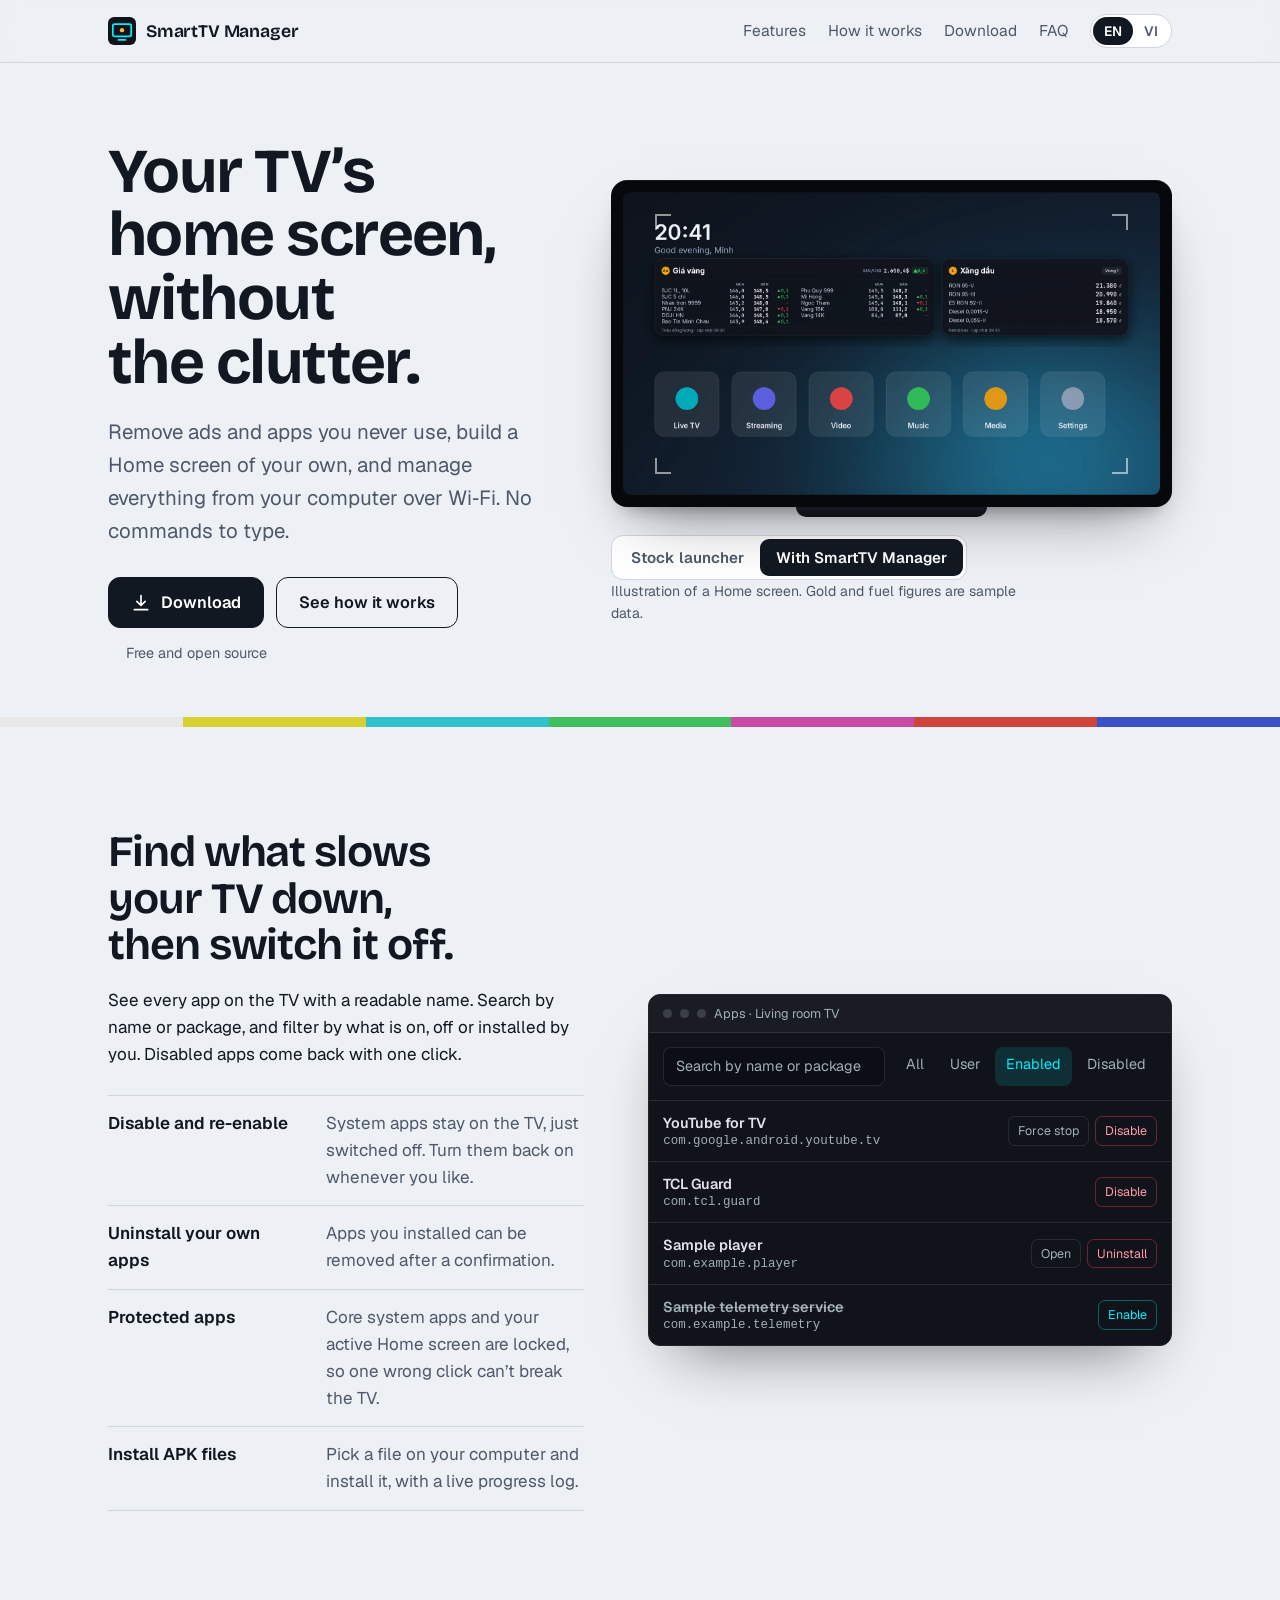
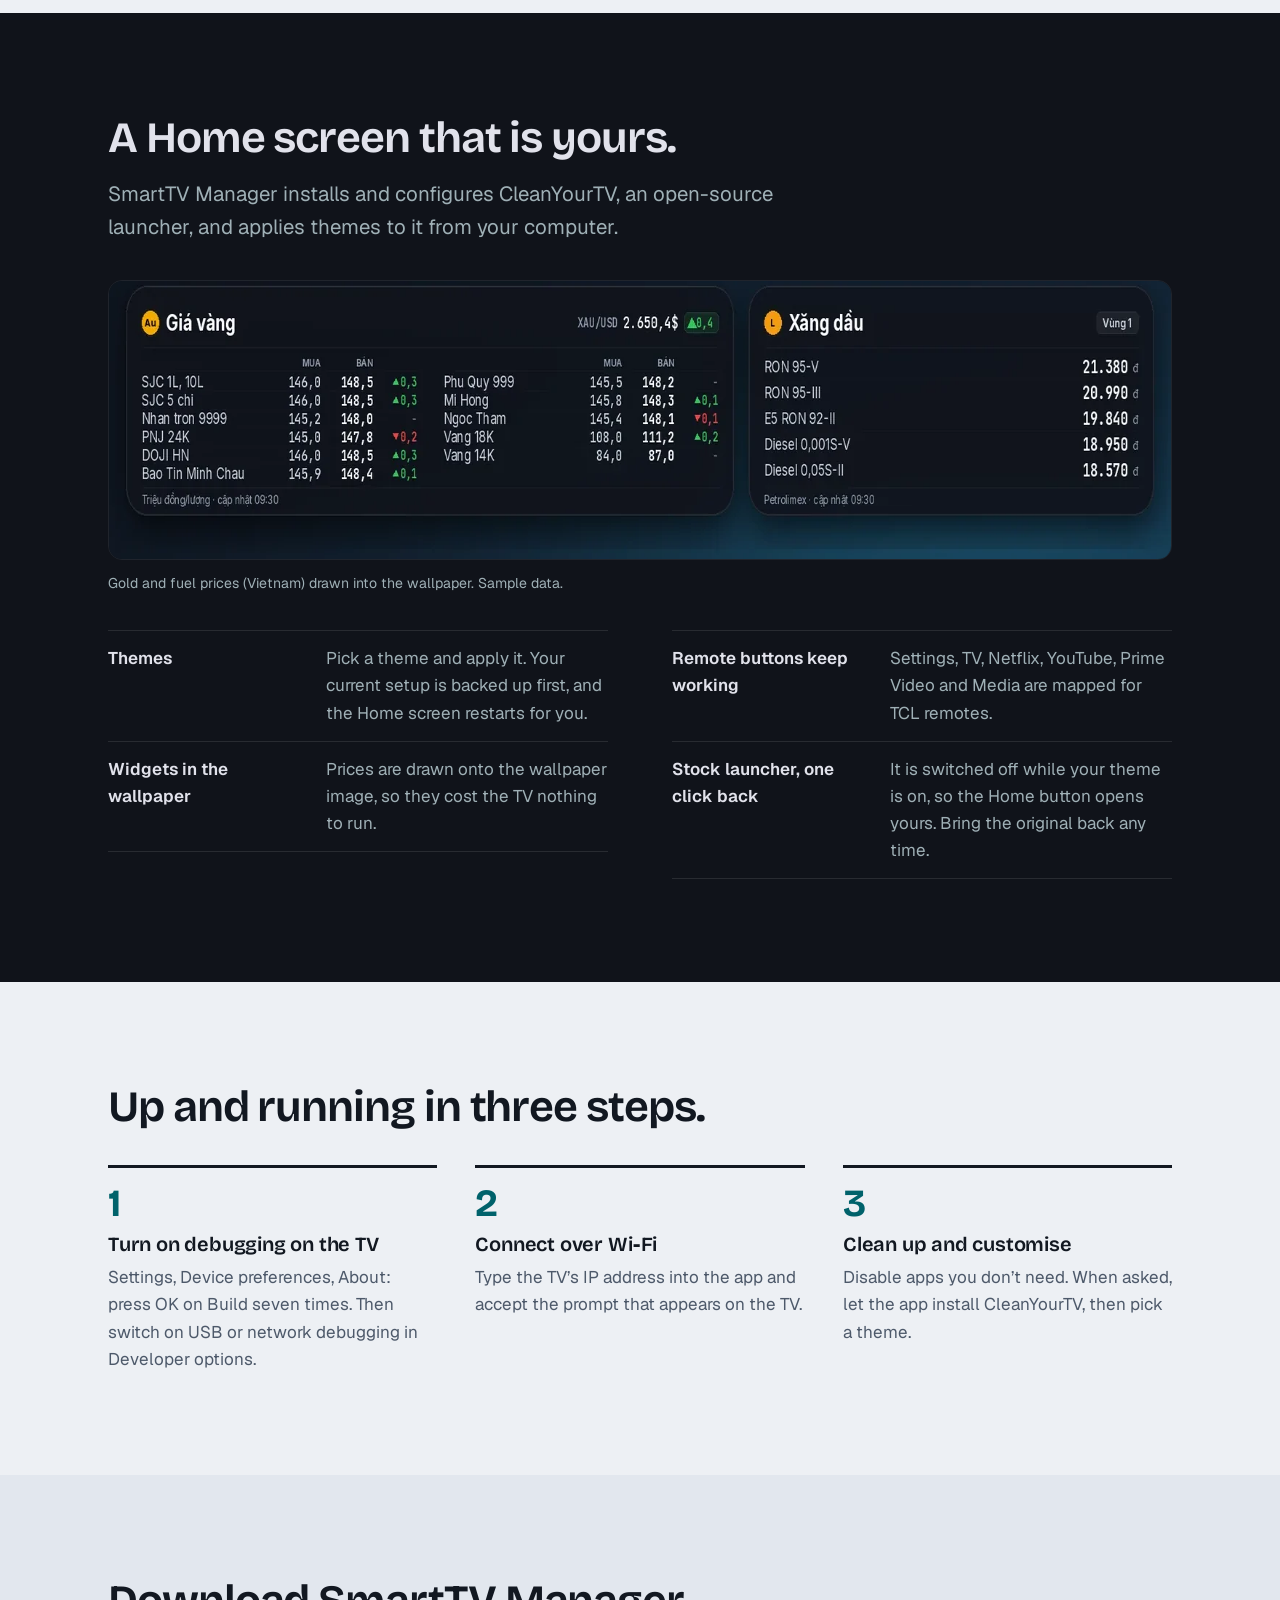
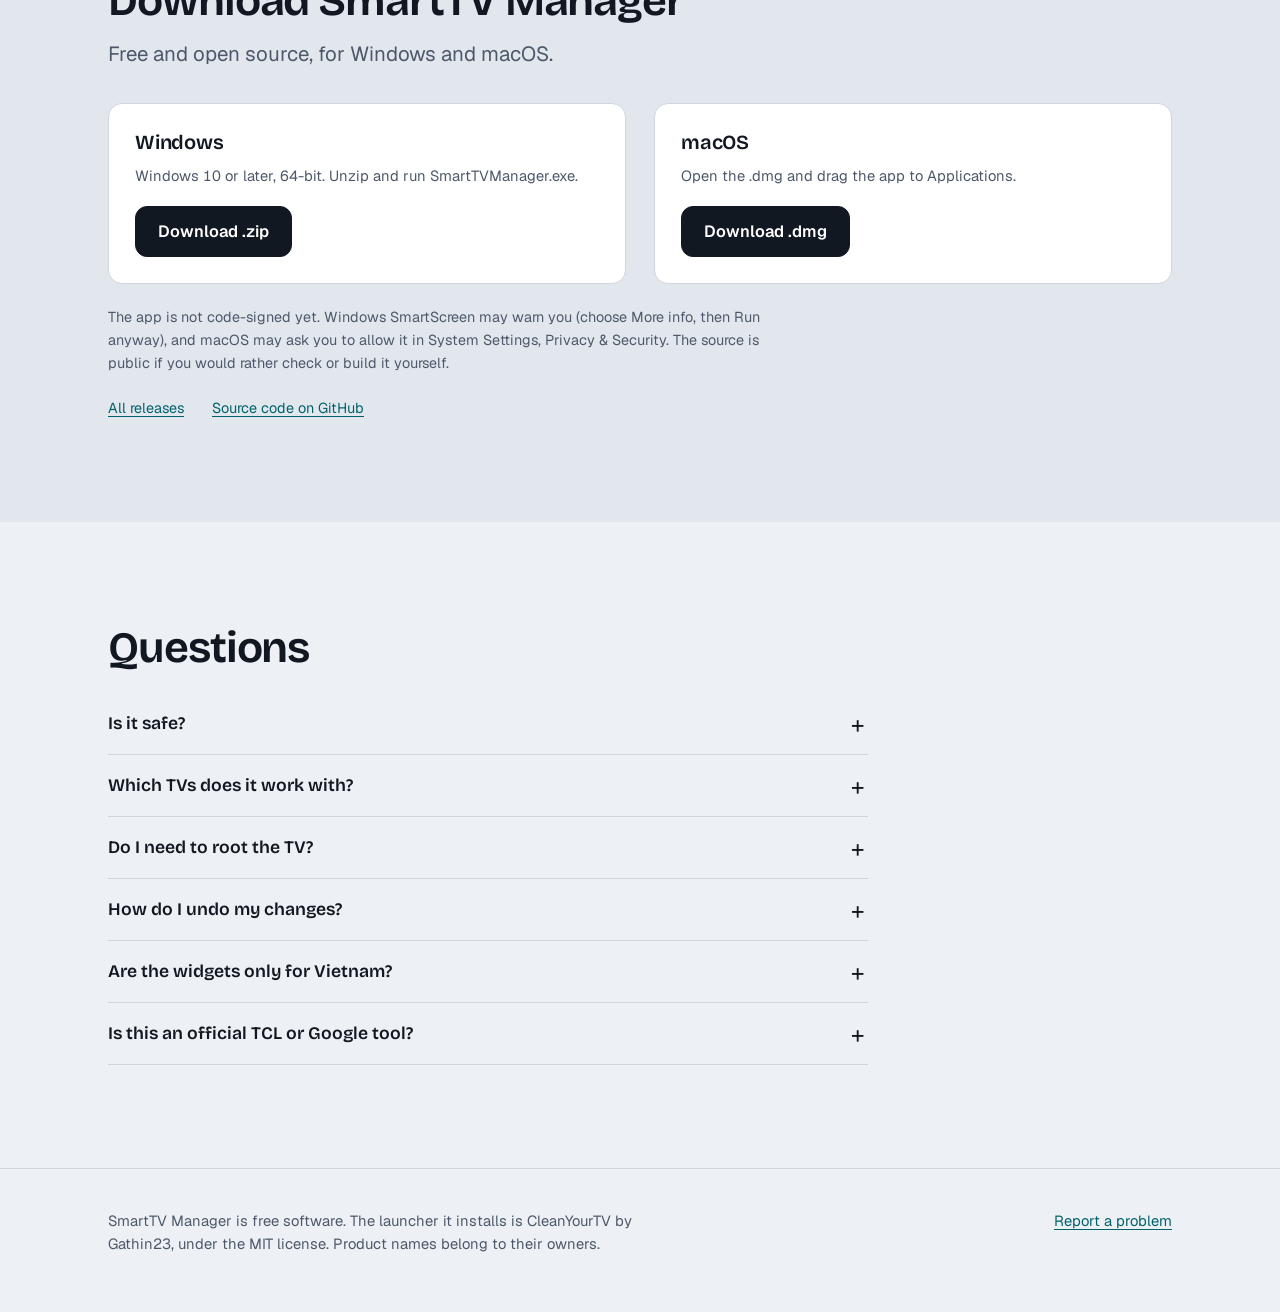
==== site/index.html @ c85146bc "feat(site): bilingual landing page and GitHub Pages deploy workflow Co-Authored-By: Claude Sonnet 5." ====
<!doctype html>
<html lang="en">
<head>
<meta charset="utf-8">
<meta name="viewport" content="width=device-width,initial-scale=1">
<title>SmartTV Manager: clean up and customise your Android TV</title>
<meta name="description" content="Remove ads and unused apps, build your own Home screen and manage your Android TV or Google TV from your computer. Free and open source for Windows and macOS.">
<link rel="icon" href="assets/img/favicon.svg" type="image/svg+xml">
<meta property="og:title" content="SmartTV Manager">
<meta property="og:description" content="Clean up and customise your Android TV from your computer. Free and open source.">
<meta property="og:type" content="website">
<link rel="canonical" href="https://nvt-ak.github.io/smart-tv-manager/">
<meta property="og:url" content="https://nvt-ak.github.io/smart-tv-manager/">
<meta property="og:image" content="https://nvt-ak.github.io/smart-tv-manager/assets/img/home-after.webp">
<meta name="theme-color" content="#edf0f4">
<link rel="preload" href="assets/fonts/bricolage-grotesque-latin-wght-normal.woff2" as="font" type="font/woff2" crossorigin>
<link rel="preload" href="assets/fonts/geist-latin-wght-normal.woff2" as="font" type="font/woff2" crossorigin>
<link rel="stylesheet" href="assets/css/site.css">
</head>
<body>
<a class="skip" href="#main" data-i18n="skip">Skip to content</a>

<header class="top">
  <div class="wrap">
    <a class="brand" href="#top" aria-label="SmartTV Manager">
      <svg viewBox="0 0 64 64" aria-hidden="true"><rect width="64" height="64" rx="14" fill="#10131a"/><rect x="11" y="16" width="42" height="28" rx="4" fill="none" stroke="#00f0ff" stroke-width="4"/><path d="M24 52h16" stroke="#00f0ff" stroke-width="4" stroke-linecap="round"/><circle cx="32" cy="30" r="5" fill="#f2b544"/></svg>
      SmartTV Manager
    </a>
    <nav aria-label="Primary">
      <a class="navlink" href="#clean" data-i18n="nav_features">Features</a>
      <a class="navlink" href="#how" data-i18n="nav_how">How it works</a>
      <a class="navlink" href="#download" data-i18n="nav_download">Download</a>
      <a class="navlink" href="#faq" data-i18n="nav_faq">FAQ</a>
      <div class="lang" role="group" aria-label="Language">
        <button type="button" data-lang="en" aria-pressed="true">EN</button>
        <button type="button" data-lang="vi" aria-pressed="false">VI</button>
      </div>
    </nav>
  </div>
</header>

<main id="main">
<div class="hero" id="top">
  <div class="wrap">
    <div>
      <h1 data-i18n="h1">Your TV’s home screen, without the clutter.</h1>
      <p class="lede" data-i18n="lede">Remove ads and apps you never use, build a Home screen of your own, and manage everything from your computer over Wi‑Fi. No commands to type.</p>
      <div class="cta-row">
        <a class="btn btn-primary" id="heroDl" href="https://github.com/nvt-ak/smart-tv-manager/releases/latest">
          <svg viewBox="0 0 24 24" fill="none" stroke="currentColor" stroke-width="2" stroke-linecap="round" stroke-linejoin="round" aria-hidden="true"><path d="M12 3v12m0 0-5-5m5 5 5-5M4 20h16"/></svg>
          <span id="heroDlText" data-i18n="dl_generic">Download</span>
        </a>
        <a class="btn btn-ghost" href="#how" data-i18n="cta_how">See how it works</a>
      </div>
      <p class="fine ver"><span id="heroVer"></span><span data-i18n="free">Free and open source</span></p>
    </div>

    <figure class="tv is-before" id="tv">
      <div class="tv-bezel">
        <div class="tv-screen">
          <img src="assets/img/home-before.webp" alt="" width="1600" height="900" id="sceneBefore">
          <img src="assets/img/home-after.webp" alt="" width="1600" height="900" id="sceneAfter">
          <span class="scan" id="scan"></span>
          <span class="safe" aria-hidden="true"><i></i><i></i><i></i><i></i></span>
        </div>
      </div>
      <div class="tv-stand" aria-hidden="true"></div>
      <div class="tv-ctl">
        <div class="seg" role="group" aria-label="Compare Home screens">
          <button type="button" data-scene="before" aria-pressed="true" data-i18n="seg_before">Stock launcher</button>
          <button type="button" data-scene="after" aria-pressed="false" data-i18n="seg_after">With SmartTV Manager</button>
        </div>
      </div>
      <figcaption data-i18n="tv_cap">Illustration of a Home screen. Gold and fuel figures are sample data.</figcaption>
    </figure>
  </div>
</div>

<div class="bars" aria-hidden="true"><i></i><i></i><i></i><i></i><i></i><i></i><i></i></div>

<section id="clean">
  <div class="wrap split">
    <div class="copy">
      <h2 data-i18n="clean_h">Find what slows your TV down, then switch it off.</h2>
      <p data-i18n="clean_p">See every app on the TV with a readable name. Search by name or package, and filter by what is on, off or installed by you. Disabled apps come back with one click.</p>
      <ul class="points">
        <li><b data-i18n="c1_t">Disable and re-enable</b><span data-i18n="c1_d">System apps stay on the TV, just switched off. Turn them back on whenever you like.</span></li>
        <li><b data-i18n="c2_t">Uninstall your own apps</b><span data-i18n="c2_d">Apps you installed can be removed after a confirmation.</span></li>
        <li><b data-i18n="c3_t">Protected apps</b><span data-i18n="c3_d">Core system apps and your active Home screen are locked, so one wrong click can’t break the TV.</span></li>
        <li><b data-i18n="c4_t">Install APK files</b><span data-i18n="c4_d">Pick a file on your computer and install it, with a live progress log.</span></li>
      </ul>
    </div>
    <div class="win" role="img" aria-label="Illustration of the app list in SmartTV Manager">
      <div class="win-bar"><i></i><i></i><i></i><span data-i18n="win_title">Apps · Living room TV</span></div>
      <div class="win-tools">
        <div class="win-search" data-i18n="win_search">Search by name or package</div>
        <div class="win-tabs"><span data-i18n="tab_all">All</span><span data-i18n="tab_user">User</span><span class="on" data-i18n="tab_on">Enabled</span><span data-i18n="tab_off">Disabled</span></div>
      </div>
      <div class="row"><div><div class="n">YouTube for TV</div><div class="p">com.google.android.youtube.tv</div></div><div class="acts"><span class="chip" data-i18n="a_stop">Force stop</span><span class="chip danger" data-i18n="a_disable">Disable</span></div></div>
      <div class="row"><div><div class="n">TCL Guard</div><div class="p">com.tcl.guard</div></div><div class="acts"><span class="chip danger" data-i18n="a_disable">Disable</span></div></div>
      <div class="row"><div><div class="n">Sample player</div><div class="p">com.example.player</div></div><div class="acts"><span class="chip" data-i18n="a_open">Open</span><span class="chip danger" data-i18n="a_uninstall">Uninstall</span></div></div>
      <div class="row off"><div><div class="n">Sample telemetry service</div><div class="p">com.example.telemetry</div></div><div class="acts"><span class="chip ok" data-i18n="a_enable">Enable</span></div></div>
    </div>
  </div>
</section>

<section class="wide" id="home">
  <div class="wrap">
    <h2 data-i18n="home_h">A Home screen that is yours.</h2>
    <p class="lede" style="margin-top:16px" data-i18n="home_p">SmartTV Manager installs and configures CleanYourTV, an open-source launcher, and applies themes to it from your computer.</p>
    <figure class="wide-shot" style="margin-top:36px">
      <img src="assets/img/widgets.webp" width="1460" height="278" loading="lazy" alt="Gold and fuel price widgets drawn on a TV wallpaper">
    </figure>
    <figcaption class="fine" style="margin-top:12px;color:var(--on-dark-muted)" data-i18n="home_cap">Gold and fuel prices (Vietnam) drawn into the wallpaper. Sample data.</figcaption>
    <div class="wide-cols">
      <ul class="points" style="margin-top:0">
        <li><b data-i18n="h1_t">Themes</b><span data-i18n="h1_d">Pick a theme and apply it. Your current setup is backed up first, and the Home screen restarts for you.</span></li>
        <li><b data-i18n="h2_t">Widgets in the wallpaper</b><span data-i18n="h2_d">Prices are drawn onto the wallpaper image, so they cost the TV nothing to run.</span></li>
      </ul>
      <ul class="points" style="margin-top:0">
        <li><b data-i18n="h3_t">Remote buttons keep working</b><span data-i18n="h3_d">Settings, TV, Netflix, YouTube, Prime Video and Media are mapped for TCL remotes.</span></li>
        <li><b data-i18n="h4_t">Stock launcher, one click back</b><span data-i18n="h4_d">It is switched off while your theme is on, so the Home button opens yours. Bring the original back any time.</span></li>
      </ul>
    </div>
  </div>
</section>

<section id="how">
  <div class="wrap">
    <h2 data-i18n="how_h">Up and running in three steps.</h2>
    <ol class="steps">
      <li><h3 data-i18n="s1_t">Turn on debugging on the TV</h3><p data-i18n="s1_d">Settings, Device preferences, About: press OK on Build seven times. Then switch on USB or network debugging in Developer options.</p></li>
      <li><h3 data-i18n="s2_t">Connect over Wi‑Fi</h3><p data-i18n="s2_d">Type the TV’s IP address into the app and accept the prompt that appears on the TV.</p></li>
      <li><h3 data-i18n="s3_t">Clean up and customise</h3><p data-i18n="s3_d">Disable apps you don’t need. When asked, let the app install CleanYourTV, then pick a theme.</p></li>
    </ol>
  </div>
</section>

<section class="dl" id="download">
  <div class="wrap">
    <h2 data-i18n="dl_h">Download SmartTV Manager</h2>
    <p class="lede" style="margin-top:14px" data-i18n="dl_p">Free and open source, for Windows and macOS.</p>
    <div class="dl-grid">
      <div class="dl-item" id="dlWin">
        <h3>Windows</h3>
        <p class="meta" id="metaWin" data-i18n="dl_win">Windows 10 or later, 64-bit. Unzip and run SmartTVManager.exe.</p>
        <a class="btn btn-primary" id="linkWin" href="https://github.com/nvt-ak/smart-tv-manager/releases/latest"><span data-i18n="dl_zip">Download .zip</span></a>
      </div>
      <div class="dl-item" id="dlMac">
        <h3>macOS</h3>
        <p class="meta" id="metaMac" data-i18n="dl_mac">Open the .dmg and drag the app to Applications.</p>
        <a class="btn btn-primary" id="linkMac" href="https://github.com/nvt-ak/smart-tv-manager/releases/latest"><span data-i18n="dl_dmg">Download .dmg</span></a>
      </div>
    </div>
    <p class="fine note" data-i18n="dl_note">The app is not code-signed yet. Windows SmartScreen may warn you (choose More info, then Run anyway), and macOS may ask you to allow it in System Settings, Privacy &amp; Security. The source is public if you would rather check or build it yourself.</p>
    <p class="fine note links"><a href="https://github.com/nvt-ak/smart-tv-manager/releases" data-i18n="dl_all">All releases</a> <a href="https://github.com/nvt-ak/smart-tv-manager" data-i18n="dl_src">Source code on GitHub</a></p>
  </div>
</section>

<section id="faq">
  <div class="wrap"><div class="faq">
    <h2 style="margin-bottom:22px" data-i18n="faq_h">Questions</h2>
    <details><summary data-i18n="q1">Is it safe?</summary><p data-i18n="a1">The app runs on your computer and talks to the TV over your local network using ADB. It collects no data. It contacts GitHub to download the launcher and public price sources for the widgets, only when you use those features. Disabling an app is reversible. Uninstalling is not, so the app asks first.</p></details>
    <details><summary data-i18n="q2">Which TVs does it work with?</summary><p data-i18n="a2">It was built and tested on a TCL Google TV running Android 11. App management and APK install use plain ADB, so other Android TV and Google TV models should work. Remote-key mapping is set up for TCL remotes. The launcher needs Android 8 or later.</p></details>
    <details><summary data-i18n="q3">Do I need to root the TV?</summary><p data-i18n="a3">No. You only turn on USB or network debugging.</p></details>
    <details><summary data-i18n="q4">How do I undo my changes?</summary><p data-i18n="a4">Re-enable disabled apps in the app list, use “Reset stock launcher” to bring back the original Home screen, and restore a backup of your previous launcher settings.</p></details>
    <details><summary data-i18n="q5">Are the widgets only for Vietnam?</summary><p data-i18n="a5">The built-in gold and fuel widgets use Vietnamese sources, in VND. App management, APK install and themes work anywhere.</p></details>
    <details><summary data-i18n="q6">Is this an official TCL or Google tool?</summary><p data-i18n="a6">No. It is an independent project, not affiliated with TCL, Google or the author of CleanYourTV. CleanYourTV is MIT licensed.</p></details>
  </div></div>
</section>
</main>

<footer>
  <div class="wrap">
    <p data-i18n="foot">SmartTV Manager is free software. The launcher it installs is CleanYourTV by Gathin23, under the MIT license. Product names belong to their owners.</p>
    <p><a href="https://github.com/nvt-ak/smart-tv-manager/issues" data-i18n="foot_issue">Report a problem</a></p>
  </div>
</footer>

<script src="assets/js/site.js"></script>
</body>
</html>
---- site/assets/css/site.css ----
/* SmartTV Manager landing page. One light theme; the TV and app windows are the dark objects. */
@font-face{font-family:"Bricolage Grotesque";font-style:normal;font-weight:200 800;font-display:swap;src:url(../fonts/bricolage-grotesque-latin-wght-normal.woff2) format("woff2");unicode-range:U+0000-00FF,U+0131,U+0152-0153,U+02BB-02BC,U+02C6,U+02DA,U+02DC,U+0304,U+0308,U+0329,U+2000-206F,U+20AC,U+2122,U+2191,U+2193,U+2212,U+2215,U+FEFF,U+FFFD}
@font-face{font-family:"Bricolage Grotesque";font-style:normal;font-weight:200 800;font-display:swap;src:url(../fonts/bricolage-grotesque-vietnamese-wght-normal.woff2) format("woff2");unicode-range:U+0102-0103,U+0110-0111,U+0128-0129,U+0168-0169,U+01A0-01A1,U+01AF-01B0,U+0300-0301,U+0303-0304,U+0308-0309,U+0323,U+0329,U+1EA0-1EF9,U+20AB}
@font-face{font-family:"Geist";font-style:normal;font-weight:100 900;font-display:swap;src:url(../fonts/geist-latin-wght-normal.woff2) format("woff2");unicode-range:U+0000-00FF,U+0131,U+0152-0153,U+02BB-02BC,U+02C6,U+02DA,U+02DC,U+0304,U+0308,U+0329,U+2000-206F,U+20AC,U+2122,U+2191,U+2193,U+2212,U+2215,U+FEFF,U+FFFD}
@font-face{font-family:"Geist";font-style:normal;font-weight:100 900;font-display:swap;src:url(../fonts/geist-vietnamese-wght-normal.woff2) format("woff2");unicode-range:U+0102-0103,U+0110-0111,U+0128-0129,U+0168-0169,U+01A0-01A1,U+01AF-01B0,U+0300-0301,U+0303-0304,U+0308-0309,U+0323,U+0329,U+1EA0-1EF9,U+20AB}

:root{
  --bg:#edf0f4;
  --bg-2:#e2e7ee;
  --ink:#121821;
  --muted:#4d596a;
  --line:#cfd6e0;
  --cyan-ink:#00626b;      /* cyan for text and links on the light page */
  --cyan:#00f0ff;          /* the app's own accent, used on dark surfaces only */
  --amber:#f2b544;
  --dark:#10131a;          /* the app's surface colour */
  --dark-2:#191c22;
  --dark-line:rgba(255,255,255,.1);
  --on-dark:#e1e2eb;
  --on-dark-muted:#9fb0b6;
  --radius:14px;
  --font-display:"Bricolage Grotesque","Geist",system-ui,sans-serif;
  --font-body:"Geist",system-ui,-apple-system,"Segoe UI",sans-serif;
  --gutter:clamp(16px,4vw,48px);
  --max:1160px;
  color-scheme:light;
}
*{box-sizing:border-box}
html{scroll-behavior:smooth;-webkit-text-size-adjust:100%}
body{margin:0;background:var(--bg);color:var(--ink);font:400 1.0625rem/1.6 var(--font-body);-webkit-font-smoothing:antialiased}
img{max-width:100%;display:block}
a{color:var(--cyan-ink);text-underline-offset:3px}
a:hover{color:var(--ink)}
:focus-visible{outline:3px solid var(--cyan-ink);outline-offset:3px;border-radius:6px}
.wrap{max-width:var(--max);margin:0 auto;padding:0 var(--gutter)}
.skip{position:absolute;left:-999px;top:8px;background:var(--ink);color:#fff;padding:8px 14px;border-radius:8px;z-index:50}
.skip:focus{left:8px}
h1,h2,h3{font-family:var(--font-display);margin:0;letter-spacing:-.025em;text-wrap:balance}
h1{font-size:clamp(2.4rem,5vw,3.9rem);font-weight:700;line-height:1.02}
h2{font-size:clamp(1.8rem,3.6vw,2.7rem);font-weight:650;line-height:1.08}
h3{font-size:1.25rem;font-weight:620;line-height:1.2;letter-spacing:-.01em}
p{margin:0;text-wrap:pretty}
.lede{font-size:clamp(1.1rem,1.6vw,1.3rem);color:var(--muted);max-width:34em}

/* header */
.top{position:sticky;top:0;z-index:20;background:color-mix(in srgb,var(--bg) 88%,transparent);backdrop-filter:saturate(1.4) blur(10px);border-bottom:1px solid var(--line)}
.top .wrap{display:flex;align-items:center;gap:18px;height:62px}
.brand{display:flex;align-items:center;gap:10px;font:650 1.1rem var(--font-display);letter-spacing:-.01em;color:var(--ink);text-decoration:none}
.brand svg{width:28px;height:28px}
.top nav{margin-left:auto;display:flex;gap:22px;align-items:center}
.top nav a{color:var(--muted);text-decoration:none;font-size:.97rem}
.top nav a:hover{color:var(--ink)}
.lang{display:inline-flex;border:1px solid var(--line);border-radius:999px;padding:2px;background:#fff}
.lang button{border:0;background:none;font:600 .85rem var(--font-body);padding:5px 11px;border-radius:999px;color:var(--muted);cursor:pointer}
.lang button[aria-pressed=true]{background:var(--ink);color:#fff}
@media(max-width:720px){.top nav .navlink{display:none}}

/* buttons */
.btn{display:inline-flex;align-items:center;gap:10px;border-radius:12px;padding:14px 22px;font:600 1.02rem var(--font-body);text-decoration:none;border:1.5px solid var(--ink);cursor:pointer;transition:transform .15s,background .15s,color .15s}
.btn-primary{background:var(--ink);color:#fff}
.btn-primary:hover{background:#000;color:#fff;transform:translateY(-1px)}
.btn-ghost{background:transparent;color:var(--ink)}
.btn-ghost:hover{background:var(--ink);color:#fff}
.btn svg{width:20px;height:20px;flex:none}
.fine{font-size:.9rem;color:var(--muted)}

/* hero */
.hero{padding:clamp(36px,6vw,84px) 0 clamp(28px,4vw,56px)}
.hero .wrap{display:grid;grid-template-columns:minmax(0,5fr) minmax(0,6.4fr);gap:clamp(28px,5vw,72px);align-items:center}
.hero h1{margin-bottom:22px}
.cta-row{display:flex;flex-wrap:wrap;gap:12px;margin:30px 0 14px}
.ver{display:flex;flex-wrap:wrap;gap:6px 18px;font-variant-numeric:tabular-nums}
@media(max-width:900px){.hero .wrap{grid-template-columns:1fr}}

/* the TV */
.tv{margin:0}
.tv-bezel{position:relative;background:#06080c;border-radius:16px;padding:clamp(6px,1.2vw,12px);box-shadow:0 1px 0 rgba(255,255,255,.08) inset,0 30px 60px -28px rgba(16,19,26,.55),0 12px 20px -14px rgba(16,19,26,.5)}
.tv-screen{position:relative;aspect-ratio:16/9;border-radius:8px;overflow:hidden;background:#0c0e14}
.tv-screen img{position:absolute;inset:0;width:100%;height:100%;object-fit:cover}
#sceneAfter{clip-path:inset(0 0 0 0);transition:clip-path .9s cubic-bezier(.65,0,.2,1)}
.tv.is-before #sceneAfter{clip-path:inset(0 0 0 100%)}
.scan{position:absolute;top:0;bottom:0;width:2px;background:var(--cyan);box-shadow:0 0 14px 2px rgba(0,240,255,.7);left:0;transform:translateX(-4px);opacity:0;pointer-events:none}
.tv.is-moving .scan{opacity:1}
/* corner marks: the TV safe area, where the widgets are drawn */
.safe{position:absolute;inset:7% 6%;pointer-events:none}
.safe i{position:absolute;width:16px;height:16px;border:0 solid rgba(255,255,255,.55)}
.safe i:nth-child(1){left:0;top:0;border-width:2px 0 0 2px}
.safe i:nth-child(2){right:0;top:0;border-width:2px 2px 0 0}
.safe i:nth-child(3){left:0;bottom:0;border-width:0 0 2px 2px}
.safe i:nth-child(4){right:0;bottom:0;border-width:0 2px 2px 0}
.tv-stand{width:34%;height:10px;margin:0 auto;background:linear-gradient(#1b2029,#0c0f14);border-radius:0 0 10px 10px}
.tv-ctl{display:flex;flex-wrap:wrap;justify-content:space-between;align-items:center;gap:12px;margin-top:18px}
.seg{display:inline-flex;background:#fff;border:1px solid var(--line);border-radius:12px;padding:3px}
.seg button{border:0;background:none;padding:9px 16px;border-radius:9px;font:600 .95rem var(--font-body);color:var(--muted);cursor:pointer}
.seg button[aria-pressed=true]{background:var(--ink);color:#fff}
.tv figcaption{font-size:.88rem;color:var(--muted);max-width:30em}

/* SMPTE colour bars: used once, as the divider the page earns */
.bars{height:10px;display:flex}
.bars i{flex:1}
.bars i:nth-child(1){background:#e8e8e8}.bars i:nth-child(2){background:#d6d031}.bars i:nth-child(3){background:#2fc2cc}
.bars i:nth-child(4){background:#3fbf5e}.bars i:nth-child(5){background:#c94aa3}.bars i:nth-child(6){background:#d0453b}.bars i:nth-child(7){background:#3a52c4}

/* sections */
section{padding:clamp(56px,8vw,112px) 0}
.split{display:grid;grid-template-columns:minmax(0,1fr) minmax(0,1.1fr);gap:clamp(28px,5vw,80px);align-items:center}
.split.flip{grid-template-columns:minmax(0,1.1fr) minmax(0,1fr)}
.split.flip .copy{order:2}
@media(max-width:900px){.split,.split.flip{grid-template-columns:1fr}.split.flip .copy{order:0}}
.copy h2{margin-bottom:18px}
.copy p+p{margin-top:14px}
.points{list-style:none;margin:26px 0 0;padding:0;border-top:1px solid var(--line)}
.points li{padding:14px 0;border-bottom:1px solid var(--line);display:grid;grid-template-columns:minmax(0,11.5em) 1fr;gap:6px 22px}
.points b{font-weight:620}
.points span{color:var(--muted)}
@media(max-width:560px){.points li{grid-template-columns:1fr}}

/* the app window (illustration built from the app's own colours) */
.win{background:var(--dark);color:var(--on-dark);border-radius:12px;overflow:hidden;box-shadow:0 30px 60px -30px rgba(16,19,26,.6);border:1px solid #20242c;font-size:.9rem;line-height:1.4}
.win-bar{display:flex;align-items:center;gap:8px;padding:10px 14px;background:var(--dark-2);border-bottom:1px solid var(--dark-line);color:var(--on-dark-muted);font-size:.8rem}
.win-bar i{width:9px;height:9px;border-radius:50%;background:#3a3f4a}
.win-tools{display:flex;flex-wrap:wrap;gap:10px;padding:14px;border-bottom:1px solid var(--dark-line)}
.win-search{flex:1 1 150px;min-width:0;background:#0b0e14;border:1px solid var(--dark-line);border-radius:8px;padding:8px 12px;color:var(--on-dark-muted)}
.win-tabs{display:flex;gap:4px}
.win-tabs span{padding:7px 11px;border-radius:8px;color:var(--on-dark-muted)}
.win-tabs .on{background:rgba(0,240,255,.12);color:var(--cyan)}
.row{display:grid;grid-template-columns:minmax(0,1fr) auto;gap:10px;align-items:center;padding:12px 14px;border-bottom:1px solid var(--dark-line)}
.row:last-child{border-bottom:0}
.row .n{font-weight:600;color:var(--on-dark)}
.row .p{font:.78rem/1.3 ui-monospace,"Cascadia Mono",Menlo,monospace;color:var(--on-dark-muted);overflow-wrap:anywhere}
.acts{display:flex;gap:6px;flex-wrap:wrap;justify-content:flex-end}
.chip{border:1px solid var(--dark-line);border-radius:7px;padding:5px 9px;font-size:.78rem;color:var(--on-dark-muted);white-space:nowrap}
.chip.danger{color:#ff9aa6;border-color:rgba(244,63,94,.4)}
.chip.ok{color:var(--cyan);border-color:rgba(0,240,255,.35)}
.row.off .n{color:var(--on-dark-muted);text-decoration:line-through;text-decoration-color:rgba(255,255,255,.25)}

/* wide TV section */
.wide{background:var(--dark);color:var(--on-dark)}
.wide a{color:var(--cyan)}
.wide .lede,.wide .points span{color:var(--on-dark-muted)}
.wide .points,.wide .points li{border-color:var(--dark-line)}
.wide-shot{margin:clamp(30px,5vw,56px) 0 0;border-radius:14px;overflow:hidden;border:1px solid #20242c}
.wide-shot img{width:100%}
.wide figcaption{margin-top:12px;font-size:.88rem;color:var(--on-dark-muted)}
.wide-cols{display:grid;grid-template-columns:minmax(0,1fr) minmax(0,1fr);gap:clamp(24px,5vw,72px);margin-top:36px}
@media(max-width:800px){.wide-cols{grid-template-columns:1fr}}

/* how it works: this one really is a sequence */
.steps{list-style:none;counter-reset:s;margin:34px 0 0;padding:0;display:grid;grid-template-columns:repeat(3,minmax(0,1fr));gap:clamp(18px,3vw,40px)}
.steps li{counter-increment:s;border-top:3px solid var(--ink);padding-top:16px}
.steps li::before{content:counter(s);font:700 2.4rem/1 var(--font-display);display:block;margin-bottom:10px;color:var(--cyan-ink)}
.steps h3{margin-bottom:8px}
.steps p{color:var(--muted)}
@media(max-width:800px){.steps{grid-template-columns:1fr}}

/* download */
.dl{background:var(--bg-2)}
.dl-grid{display:grid;grid-template-columns:repeat(2,minmax(0,1fr));gap:clamp(14px,2.4vw,28px);margin-top:32px}
.dl-item{background:#fff;border:1px solid var(--line);border-radius:var(--radius);padding:26px;display:flex;flex-direction:column;gap:10px}
.dl-item.is-mine{border-color:var(--ink);box-shadow:0 0 0 1px var(--ink)}
.dl-item h3{display:flex;align-items:center;gap:10px}
.dl-item .meta{color:var(--muted);font-size:.92rem;font-variant-numeric:tabular-nums}
.dl-item .btn{margin-top:8px;align-self:flex-start}
.note{margin-top:22px;max-width:46em}
@media(max-width:700px){.dl-grid{grid-template-columns:1fr}}

/* faq */
.faq{max-width:760px}
.faq details{border-bottom:1px solid var(--line);padding:4px 0}
.faq summary{cursor:pointer;list-style:none;padding:16px 28px 16px 0;font:600 1.1rem var(--font-display);position:relative}
.faq summary::-webkit-details-marker{display:none}
.faq summary::after{content:"+";position:absolute;right:4px;top:50%;transform:translateY(-50%);font:400 1.5rem var(--font-body);transition:transform .2s}
.faq details[open] summary::after{transform:translateY(-50%) rotate(45deg)}
.faq details p{padding:0 0 18px;color:var(--muted);max-width:40em}

footer{padding:40px 0 56px;border-top:1px solid var(--line);color:var(--muted);font-size:.92rem}
footer .wrap{display:flex;flex-wrap:wrap;gap:12px 32px;justify-content:space-between}
footer p{max-width:40em}

@media(prefers-reduced-motion:reduce){
  html{scroll-behavior:auto}
  #sceneAfter{transition:none}
  .btn{transition:none}
}
.links{display:flex;flex-wrap:wrap;gap:8px 28px}
.wide-shot{overflow-x:auto}.wide-shot img{min-width:680px}
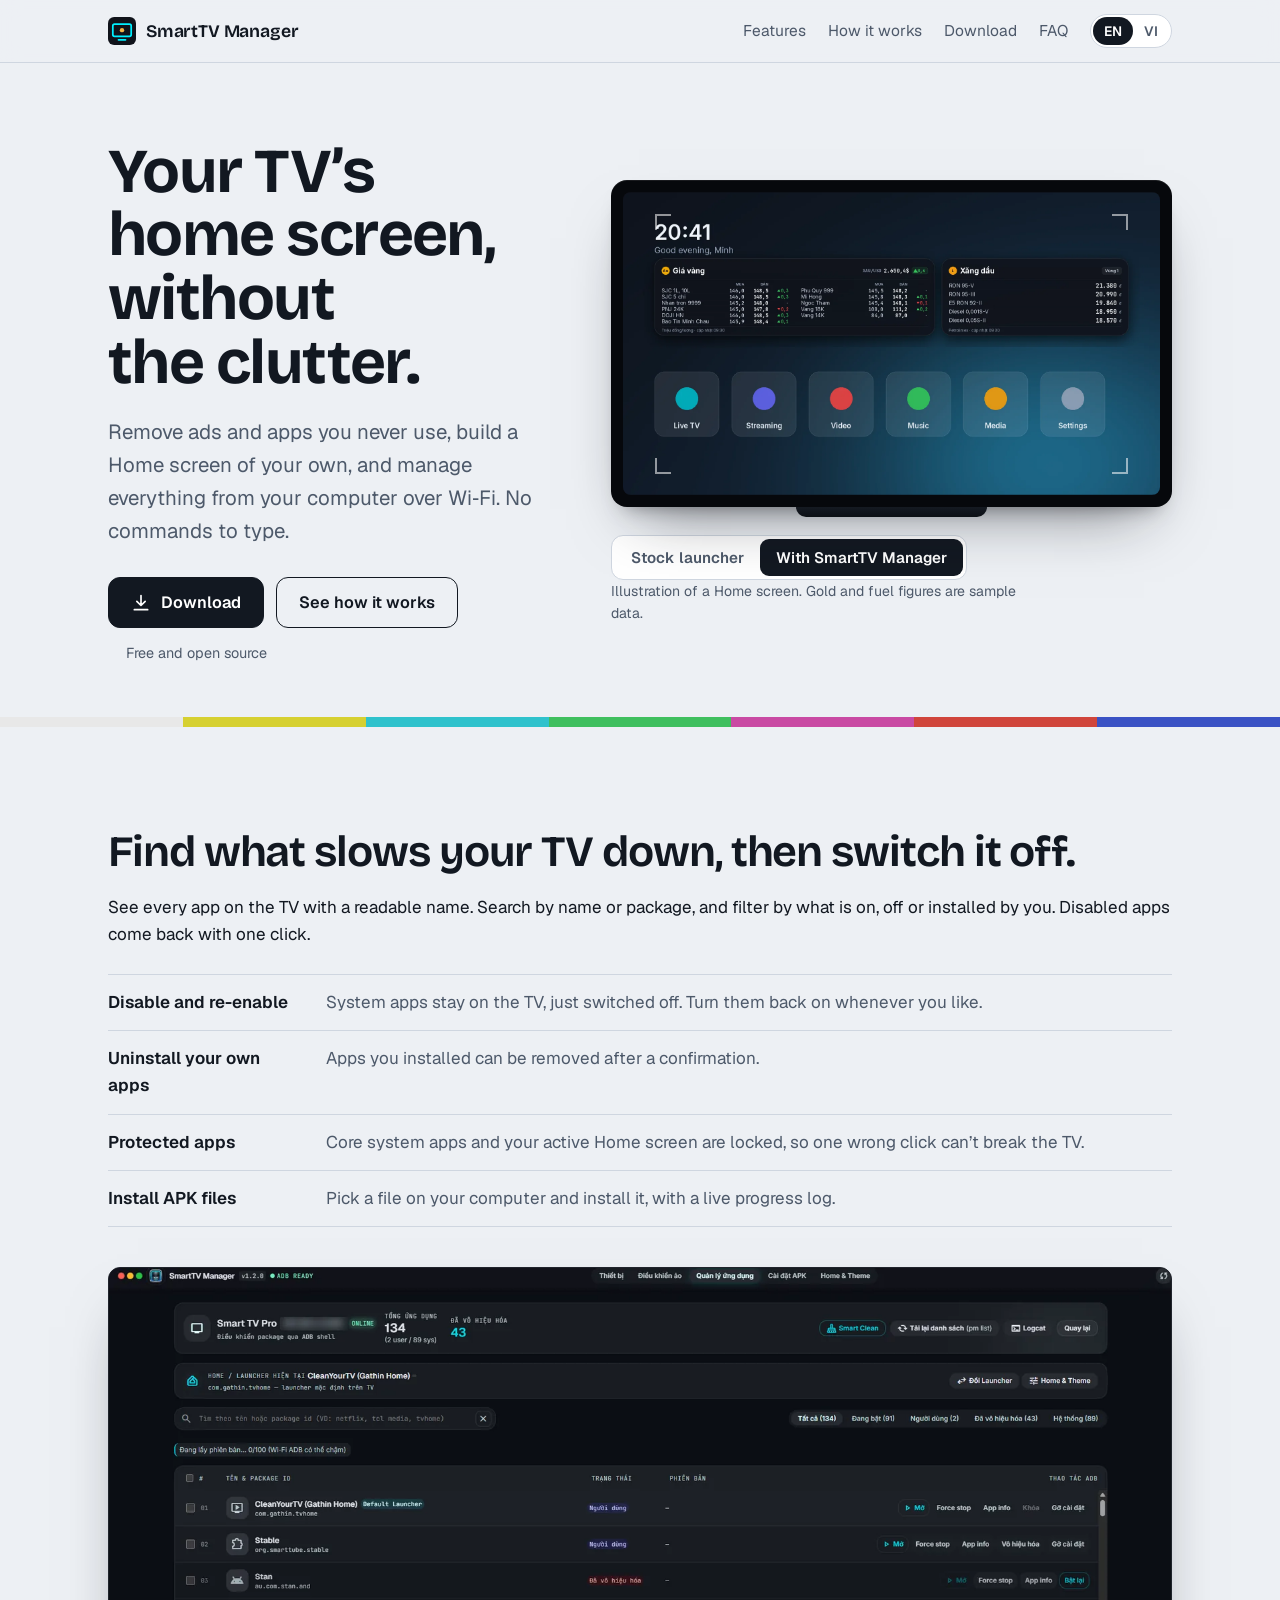
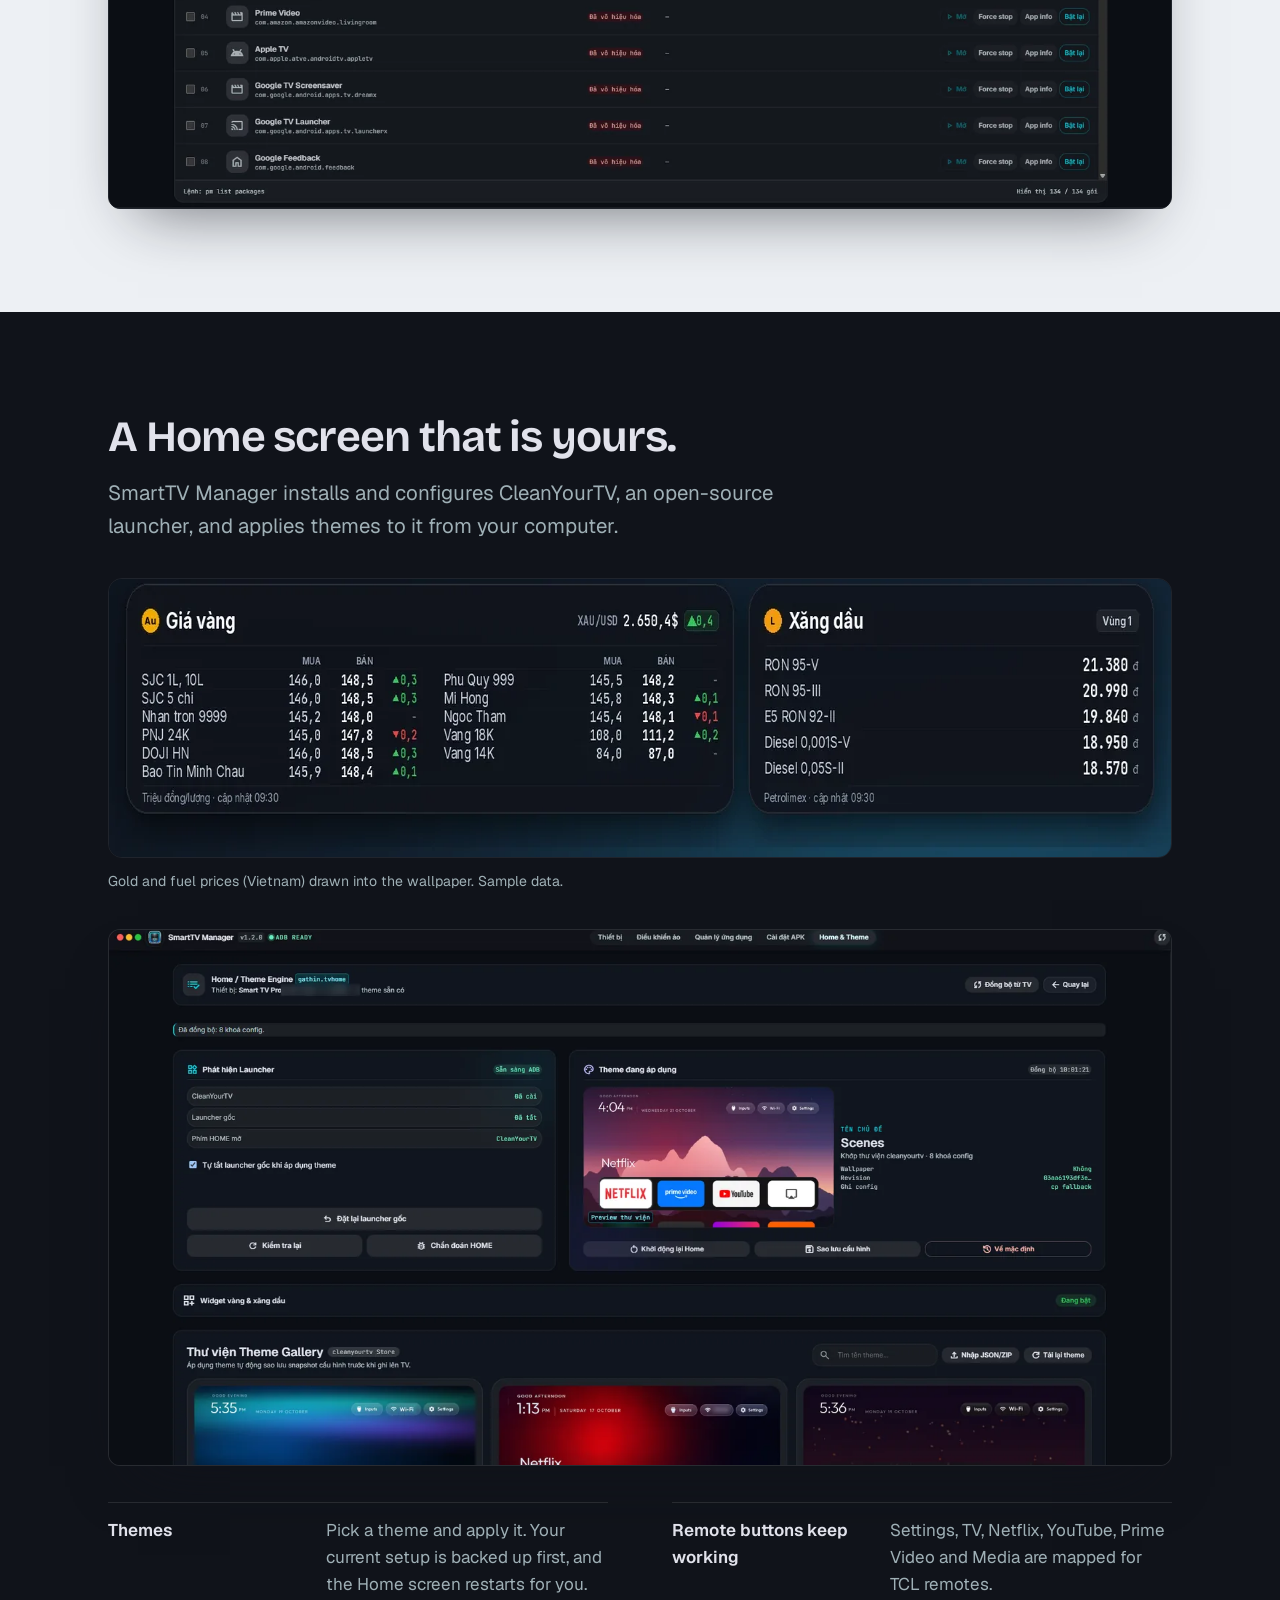
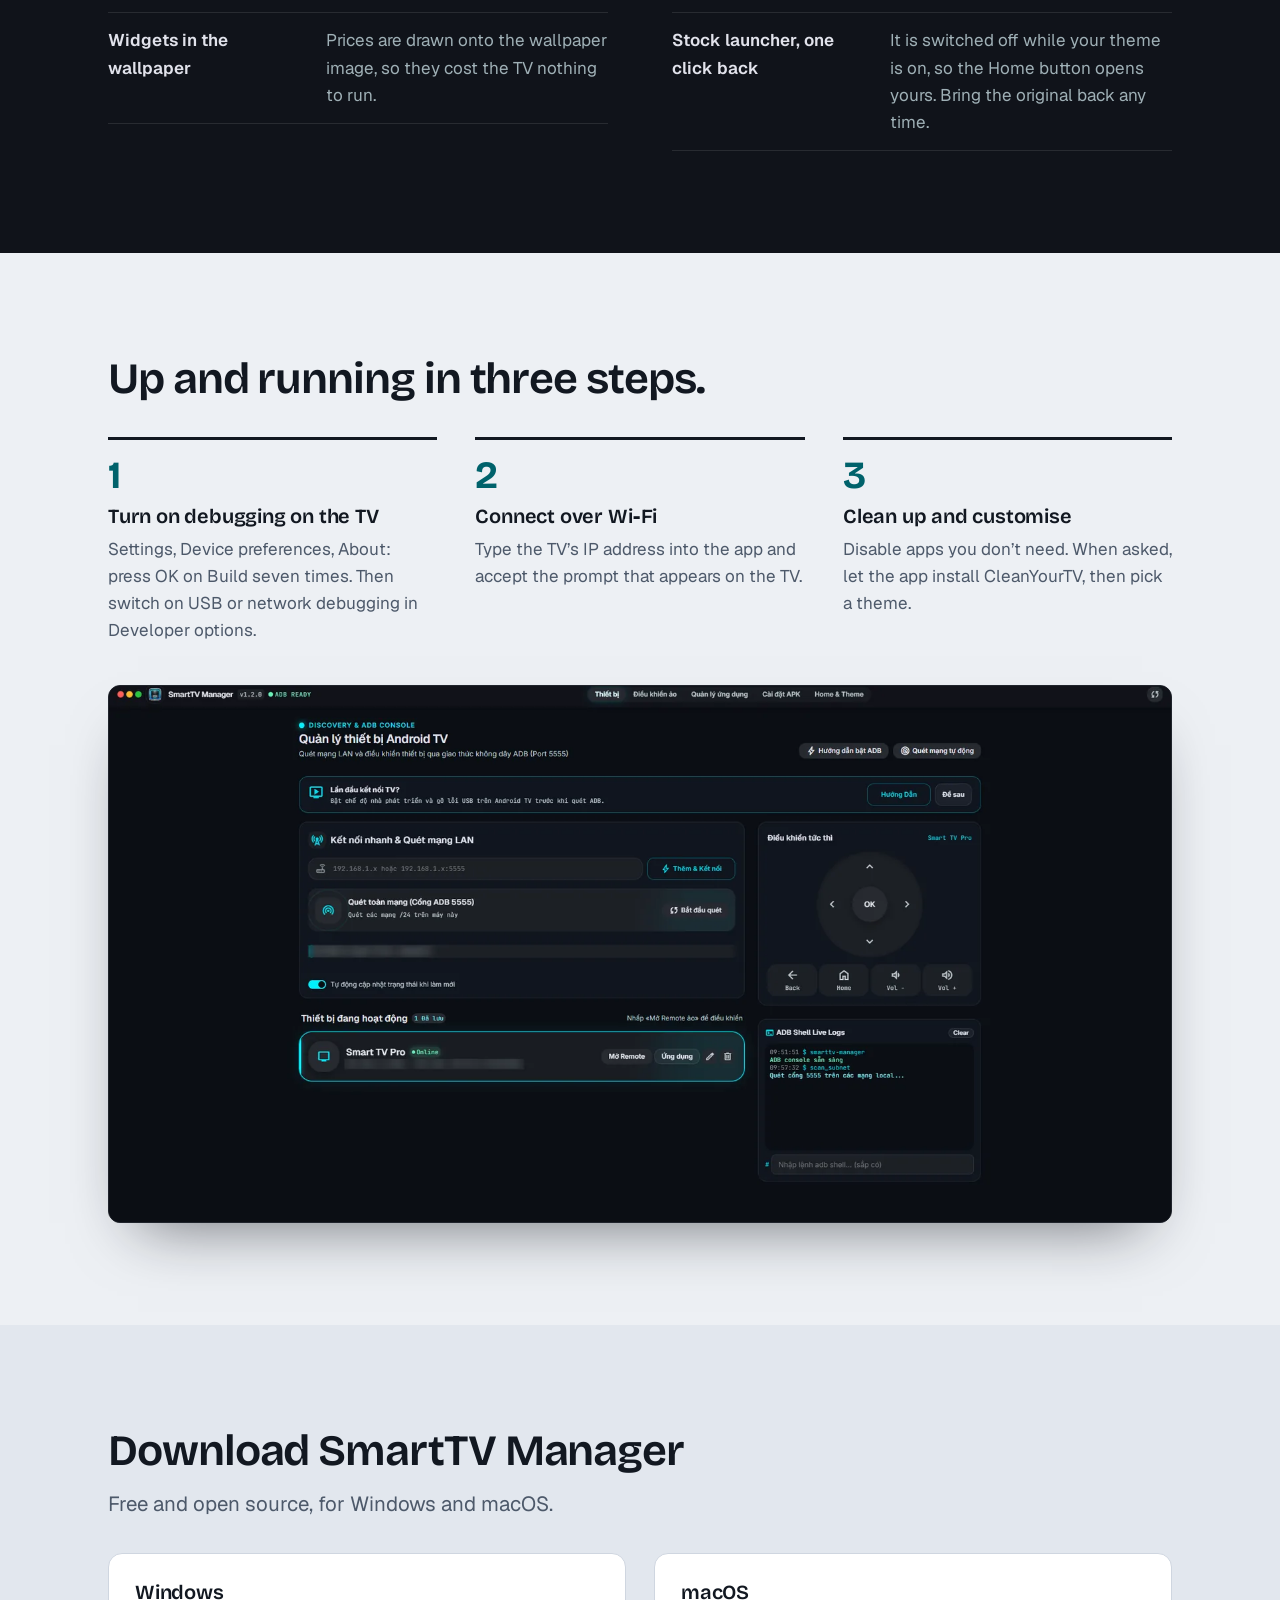
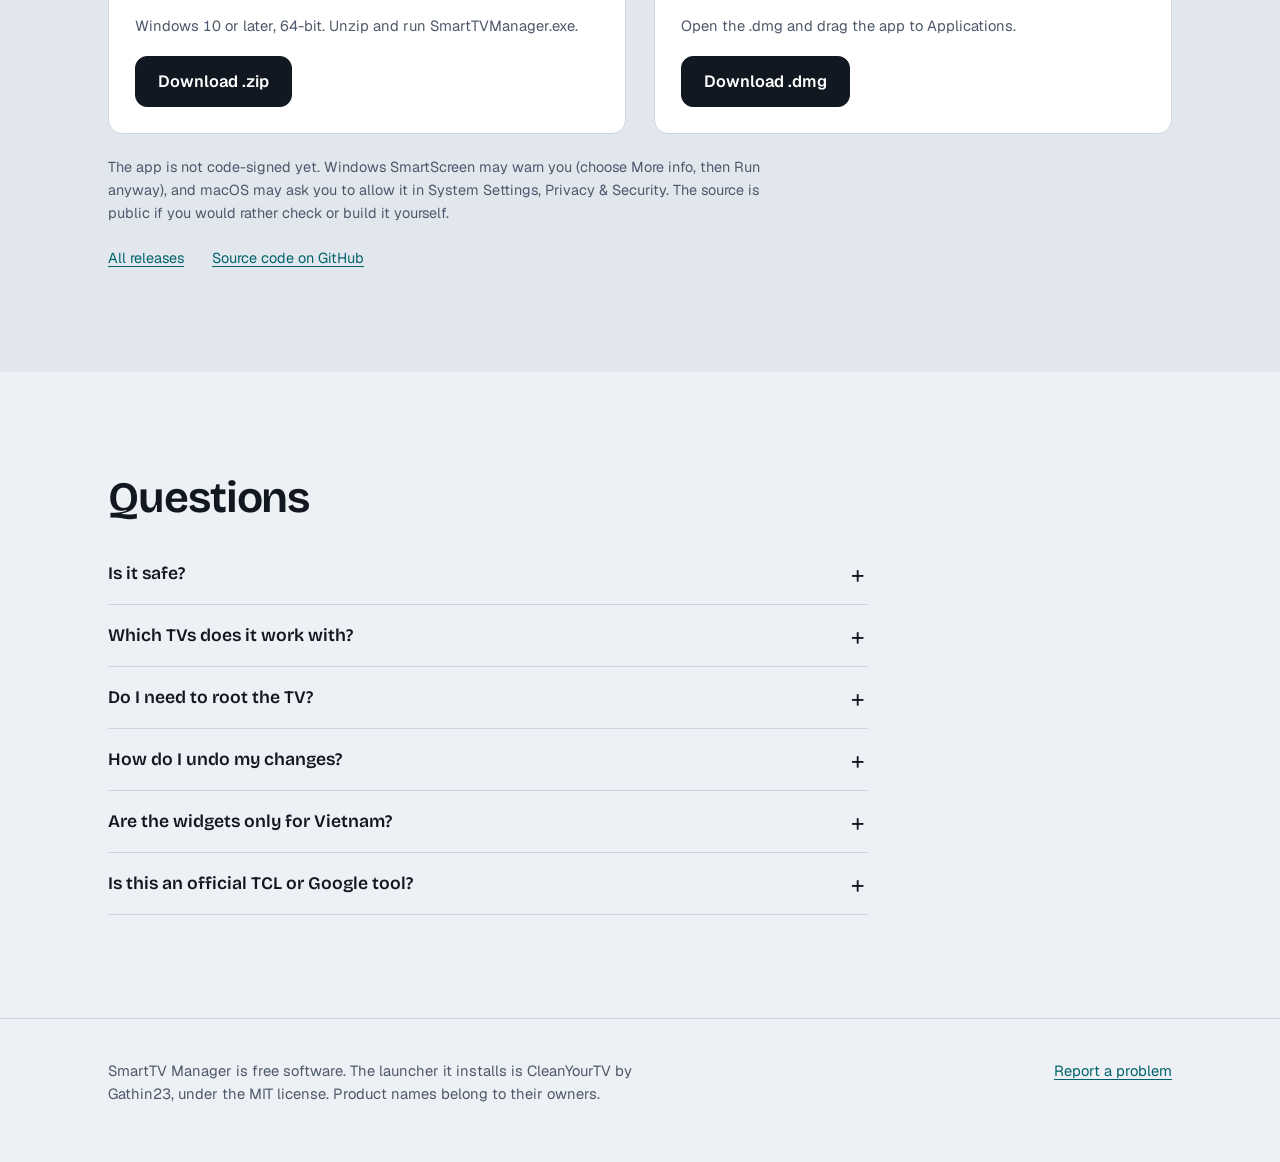
==== commit 3bcbaecb: "site: show real app screenshots on the landing page Replace the CSS mock window with real screenshot" ====
--- a/site/index.html
+++ b/site/index.html
@@ -90,17 +90,7 @@
         <li><b data-i18n="c4_t">Install APK files</b><span data-i18n="c4_d">Pick a file on your computer and install it, with a live progress log.</span></li>
       </ul>
     </div>
-    <div class="win" role="img" aria-label="Illustration of the app list in SmartTV Manager">
-      <div class="win-bar"><i></i><i></i><i></i><span data-i18n="win_title">Apps · Living room TV</span></div>
-      <div class="win-tools">
-        <div class="win-search" data-i18n="win_search">Search by name or package</div>
-        <div class="win-tabs"><span data-i18n="tab_all">All</span><span data-i18n="tab_user">User</span><span class="on" data-i18n="tab_on">Enabled</span><span data-i18n="tab_off">Disabled</span></div>
-      </div>
-      <div class="row"><div><div class="n">YouTube for TV</div><div class="p">com.google.android.youtube.tv</div></div><div class="acts"><span class="chip" data-i18n="a_stop">Force stop</span><span class="chip danger" data-i18n="a_disable">Disable</span></div></div>
-      <div class="row"><div><div class="n">TCL Guard</div><div class="p">com.tcl.guard</div></div><div class="acts"><span class="chip danger" data-i18n="a_disable">Disable</span></div></div>
-      <div class="row"><div><div class="n">Sample player</div><div class="p">com.example.player</div></div><div class="acts"><span class="chip" data-i18n="a_open">Open</span><span class="chip danger" data-i18n="a_uninstall">Uninstall</span></div></div>
-      <div class="row off"><div><div class="n">Sample telemetry service</div><div class="p">com.example.telemetry</div></div><div class="acts"><span class="chip ok" data-i18n="a_enable">Enable</span></div></div>
-    </div>
+    <figure class="shot"><img src="assets/img/app-apps.webp" width="1600" height="814" loading="lazy" alt="The app list in SmartTV Manager with search, filters and per-app actions"></figure>
   </div>
 </section>
 
@@ -112,6 +102,7 @@
       <img src="assets/img/widgets.webp" width="1460" height="278" loading="lazy" alt="Gold and fuel price widgets drawn on a TV wallpaper">
     </figure>
     <figcaption class="fine" style="margin-top:12px;color:var(--on-dark-muted)" data-i18n="home_cap">Gold and fuel prices (Vietnam) drawn into the wallpaper. Sample data.</figcaption>
+    <figure class="shot shot-dark" style="margin-top:36px"><img src="assets/img/app-home.webp" width="1600" height="806" loading="lazy" alt="The Home and Theme screen with the launcher status and theme gallery"></figure>
     <div class="wide-cols">
       <ul class="points" style="margin-top:0">
         <li><b data-i18n="h1_t">Themes</b><span data-i18n="h1_d">Pick a theme and apply it. Your current setup is backed up first, and the Home screen restarts for you.</span></li>
@@ -133,6 +124,7 @@
       <li><h3 data-i18n="s2_t">Connect over Wi‑Fi</h3><p data-i18n="s2_d">Type the TV’s IP address into the app and accept the prompt that appears on the TV.</p></li>
       <li><h3 data-i18n="s3_t">Clean up and customise</h3><p data-i18n="s3_d">Disable apps you don’t need. When asked, let the app install CleanYourTV, then pick a theme.</p></li>
     </ol>
+    <figure class="shot" style="margin-top:40px"><img src="assets/img/app-devices.webp" width="1600" height="808" loading="lazy" alt="The device screen: scan the network or type the TV address, then open the remote"></figure>
   </div>
 </section>
 
--- a/site/assets/css/site.css
+++ b/site/assets/css/site.css
@@ -184,3 +184,12 @@
 }
 .links{display:flex;flex-wrap:wrap;gap:8px 28px}
 .wide-shot{overflow-x:auto}.wide-shot img{min-width:680px}
+
+/* real app screenshots */
+.shot{margin:0;border-radius:12px;overflow:hidden;border:1px solid #20242c;background:var(--dark);box-shadow:0 30px 60px -30px rgba(16,19,26,.6)}
+.shot img{display:block;width:100%;height:auto}
+#clean .split{align-items:start}
+#clean .shot{align-self:center}
+.shot-dark{border-color:var(--dark-line)}
+#clean .split{display:block}
+#clean .shot{margin-top:40px}
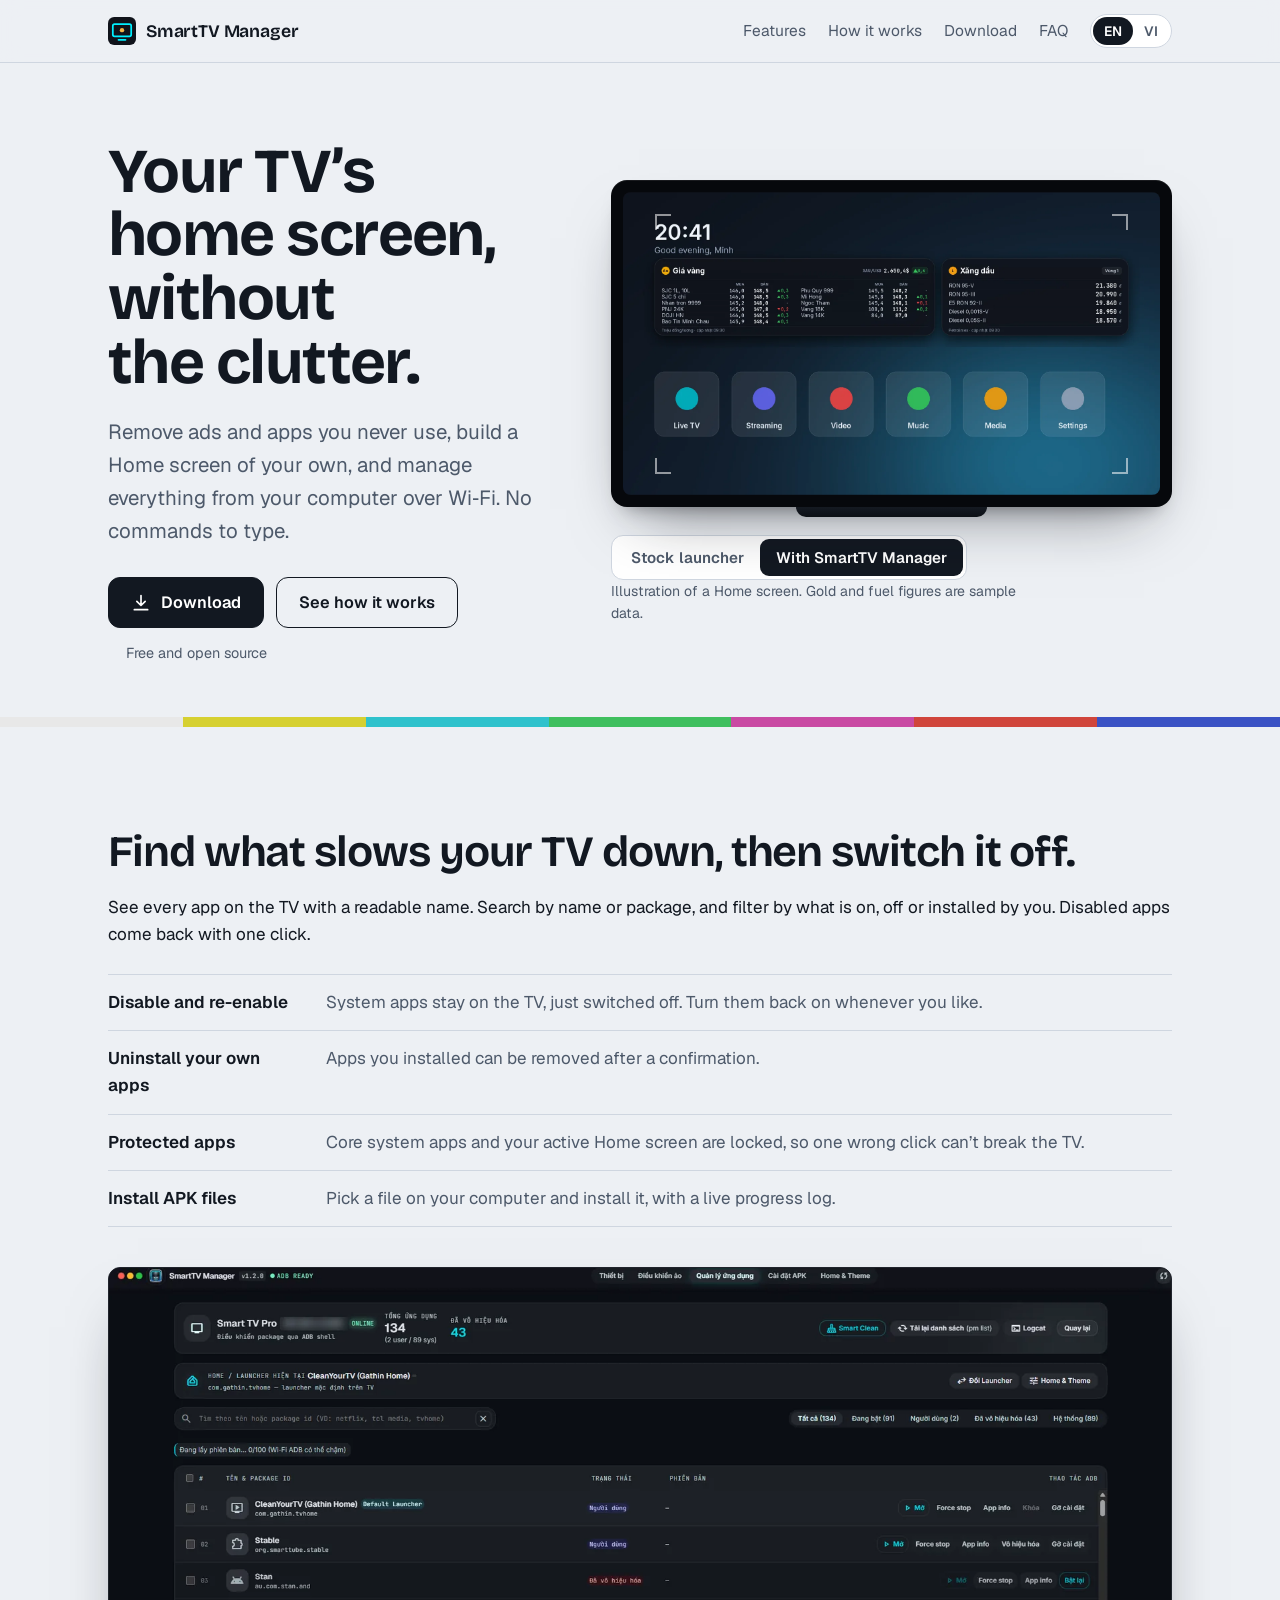
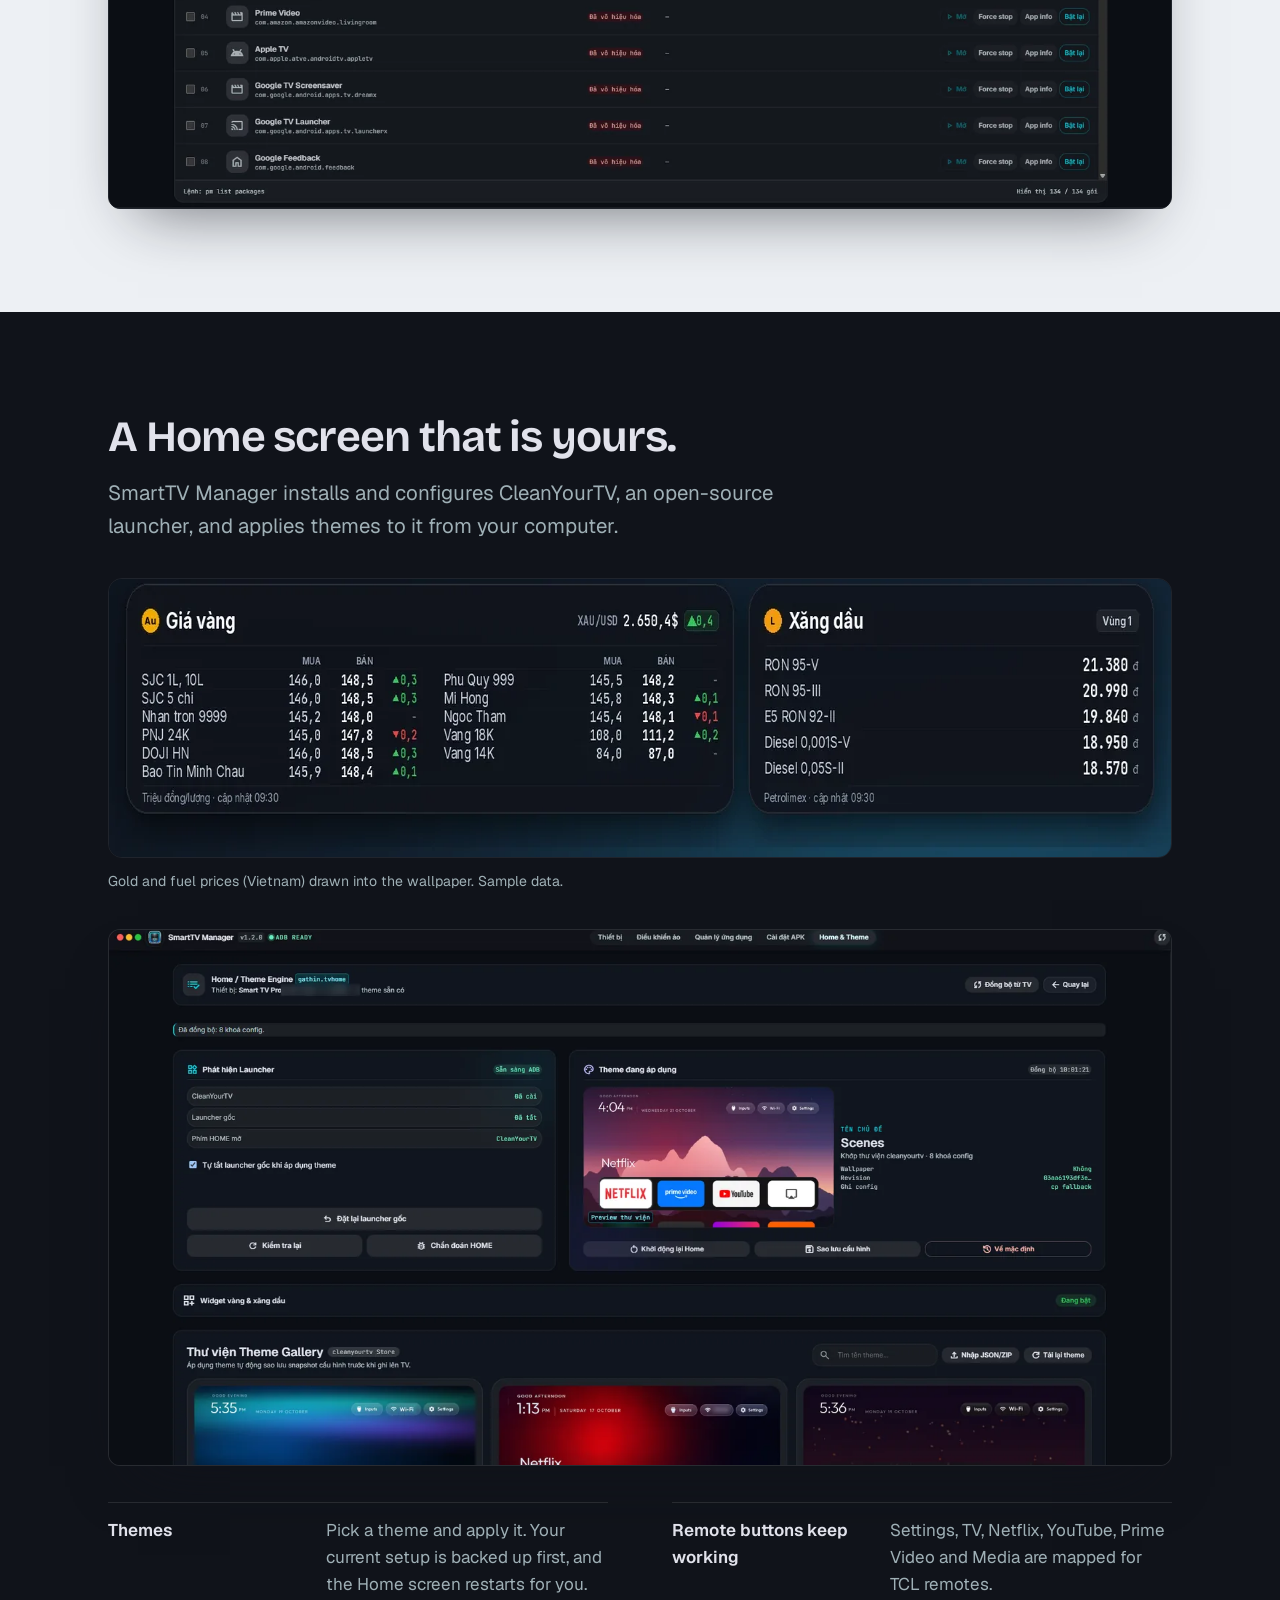
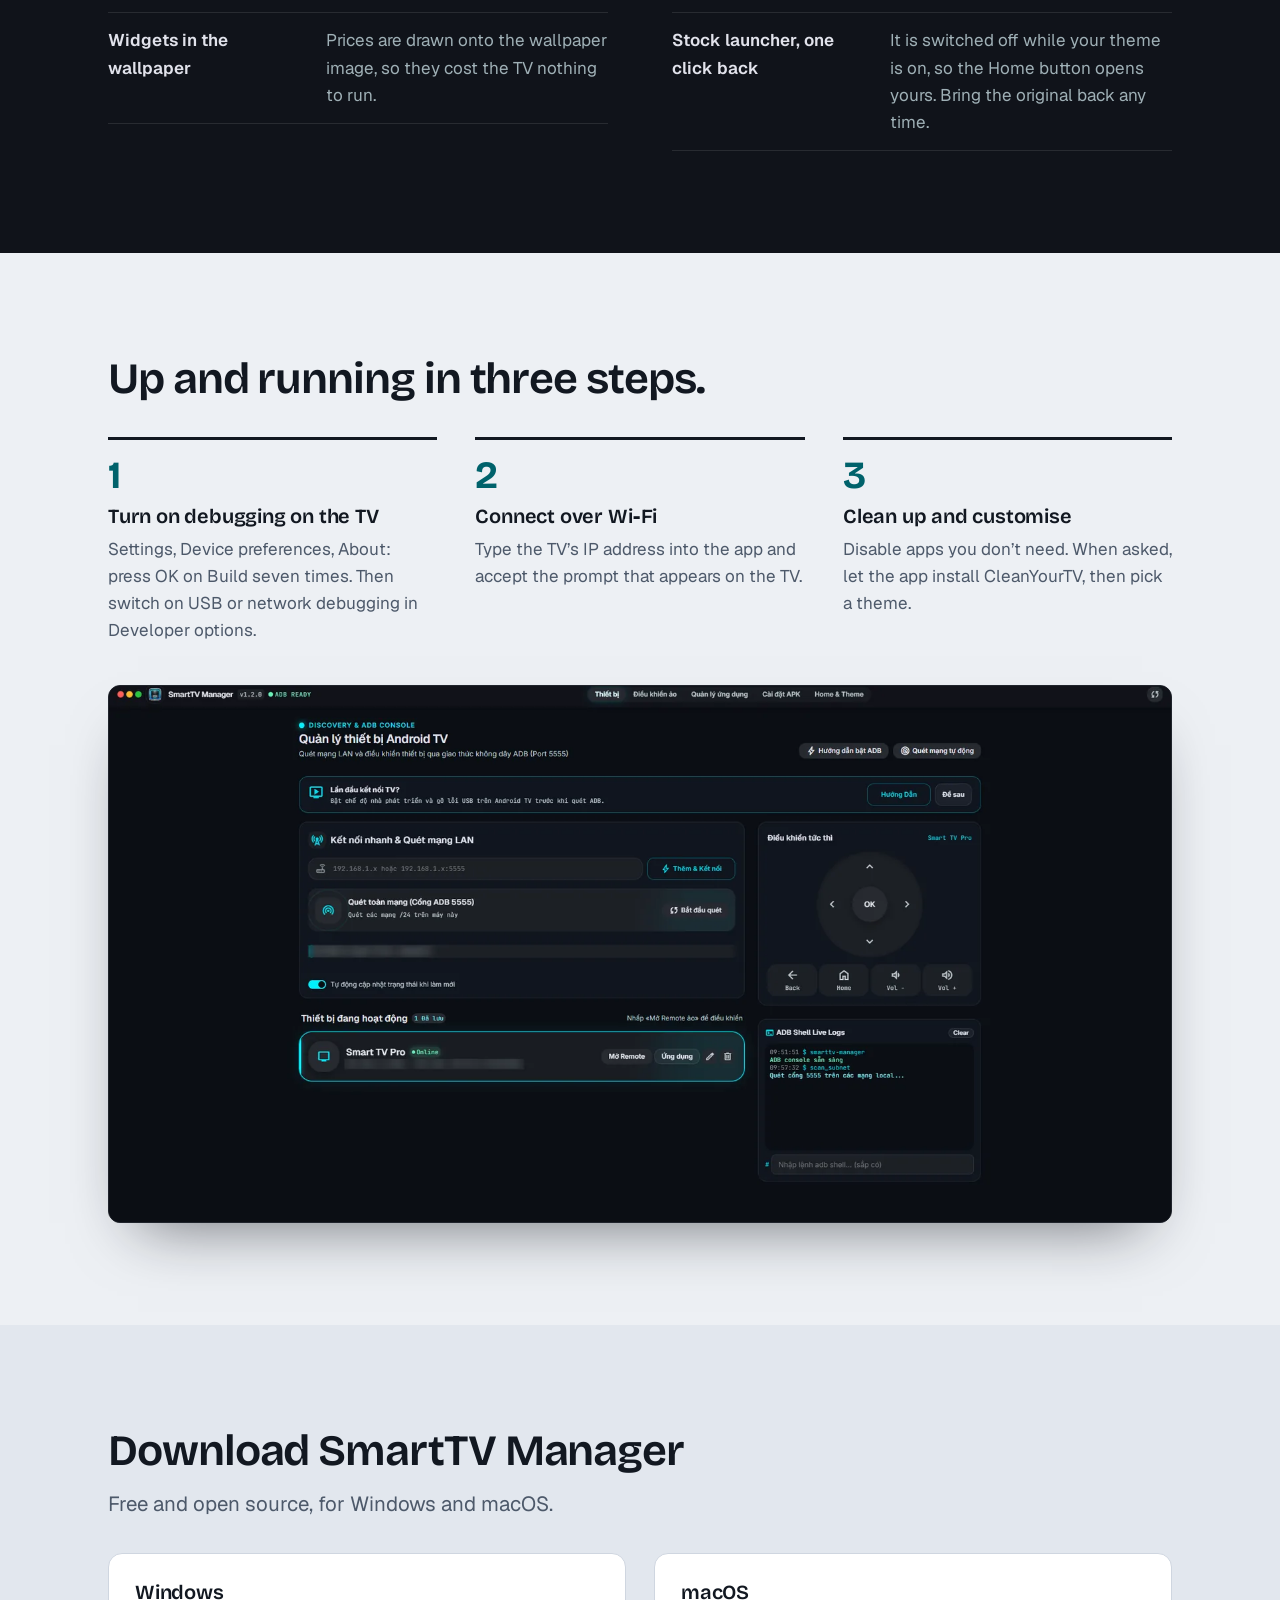
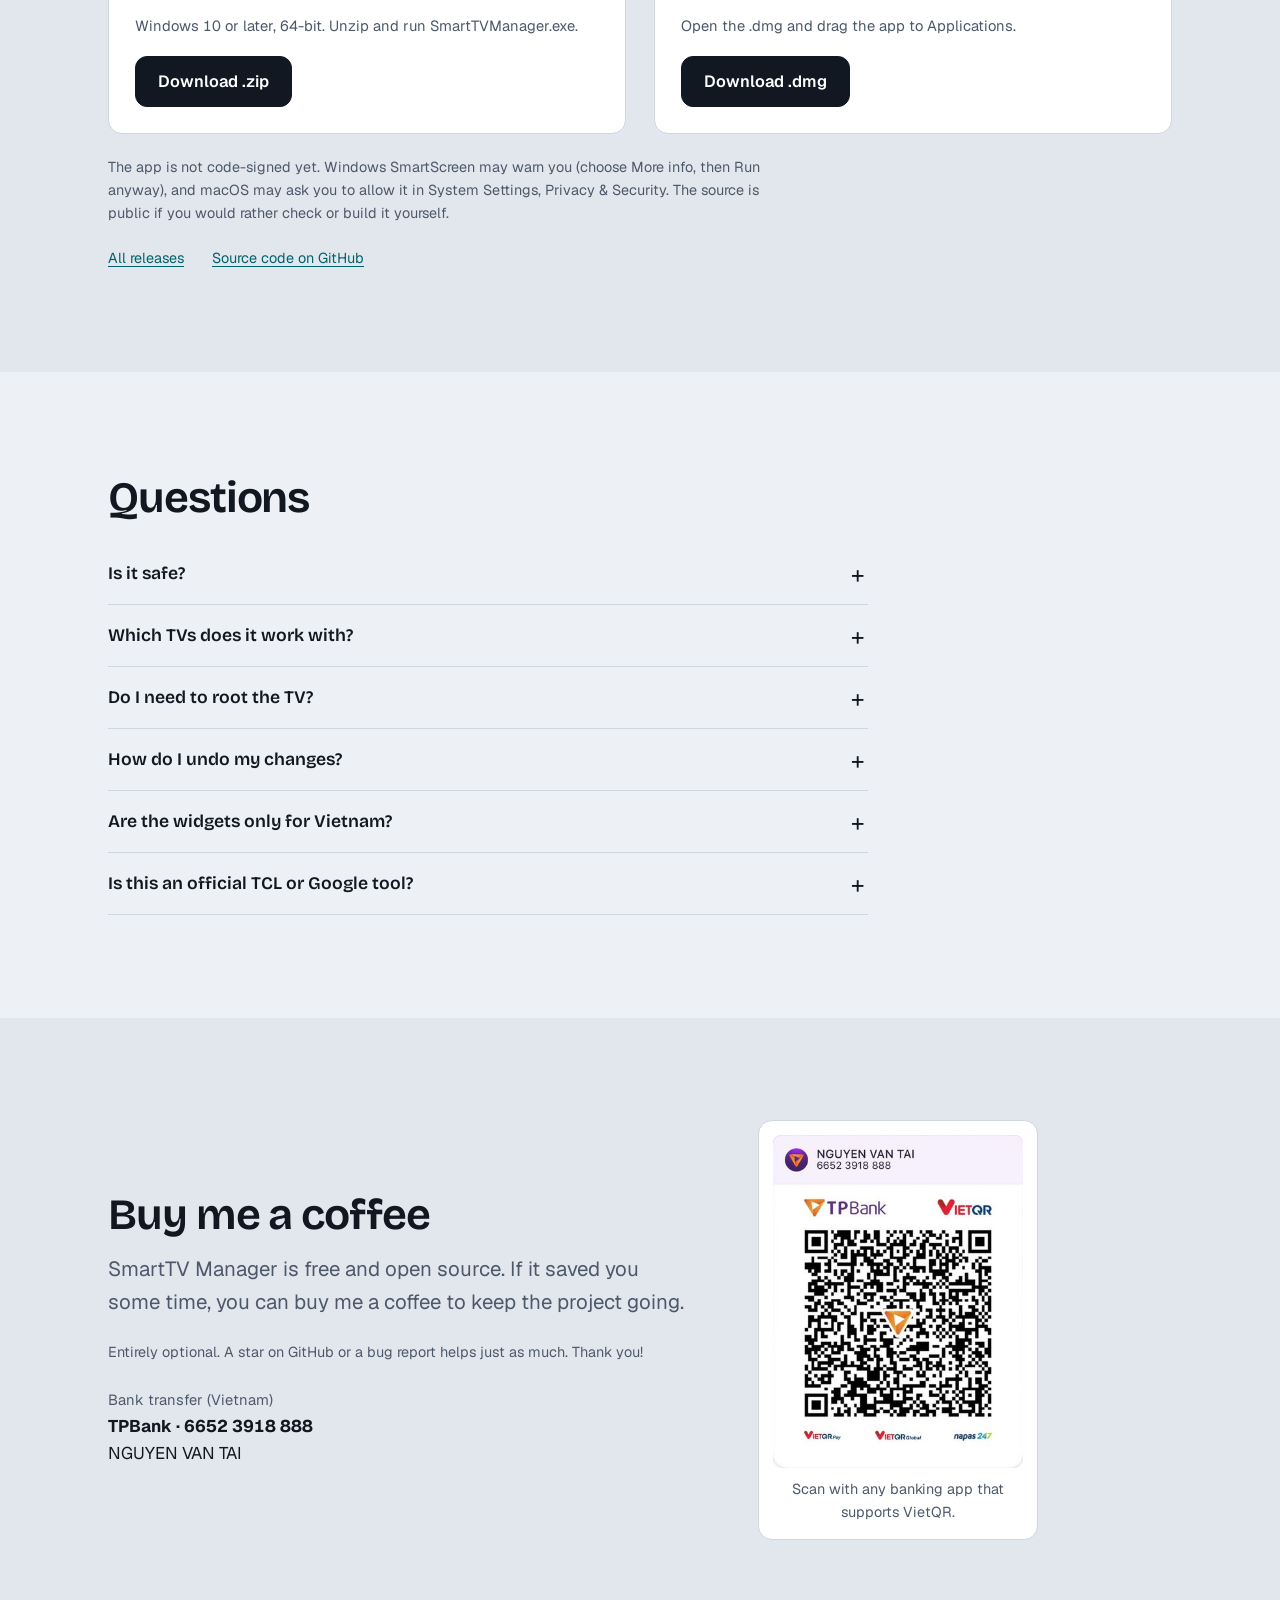
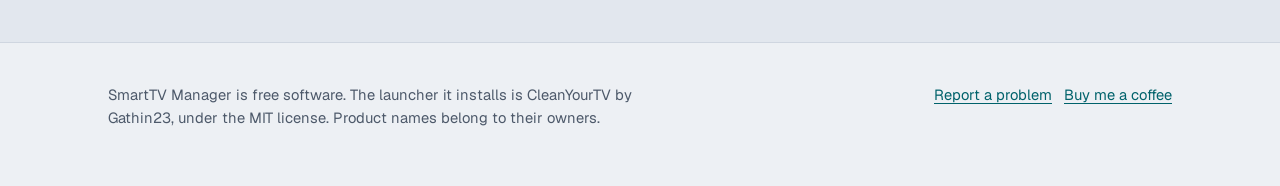
==== commit e3061df9: "site: add a "buy me a coffee" donate section with VietQR Bilingual (EN/VI) section before the footer" ====
--- a/site/index.html
+++ b/site/index.html
@@ -160,12 +160,26 @@
     <details><summary data-i18n="q6">Is this an official TCL or Google tool?</summary><p data-i18n="a6">No. It is an independent project, not affiliated with TCL, Google or the author of CleanYourTV. CleanYourTV is MIT licensed.</p></details>
   </div></div>
 </section>
+<section class="support" id="support">
+  <div class="wrap support-grid">
+    <div class="support-copy">
+      <h2 data-i18n="sup_h">Buy me a coffee</h2>
+      <p class="lede" style="margin-top:14px" data-i18n="sup_p">SmartTV Manager is free and open source. If it saved you some time, you can buy me a coffee to keep the project going.</p>
+      <p class="fine note" data-i18n="sup_note">Entirely optional. A star on GitHub or a bug report helps just as much. Thank you!</p>
+      <p class="acct"><span data-i18n="sup_acct">Bank transfer (Vietnam)</span><br><strong>TPBank · 6652 3918 888</strong><br>NGUYEN VAN TAI</p>
+    </div>
+    <figure class="qr">
+      <img src="assets/img/donate-qr.webp" width="384" height="512" loading="lazy" alt="VietQR code for donations to NGUYEN VAN TAI at TPBank">
+      <figcaption class="fine" data-i18n="sup_cap">Scan with any banking app that supports VietQR.</figcaption>
+    </figure>
+  </div>
+</section>
 </main>
 
 <footer>
   <div class="wrap">
     <p data-i18n="foot">SmartTV Manager is free software. The launcher it installs is CleanYourTV by Gathin23, under the MIT license. Product names belong to their owners.</p>
-    <p><a href="https://github.com/nvt-ak/smart-tv-manager/issues" data-i18n="foot_issue">Report a problem</a></p>
+    <p><a href="https://github.com/nvt-ak/smart-tv-manager/issues" data-i18n="foot_issue">Report a problem</a> &nbsp; <a href="#support" data-i18n="foot_support">Buy me a coffee</a></p>
   </div>
 </footer>
 
--- a/site/assets/css/site.css
+++ b/site/assets/css/site.css
@@ -193,3 +193,13 @@
 .shot-dark{border-color:var(--dark-line)}
 #clean .split{display:block}
 #clean .shot{margin-top:40px}
+
+/* support */
+.support{background:var(--bg-2)}
+.support-grid{display:grid;grid-template-columns:minmax(0,1fr) auto;gap:clamp(24px,5vw,64px);align-items:center}
+.support .acct{margin-top:22px;line-height:1.6;font-variant-numeric:tabular-nums}
+.support .acct span{color:var(--muted);font-size:.92rem}
+.qr{margin:0;width:min(280px,100%);background:#fff;border:1px solid var(--line);border-radius:var(--radius);padding:14px;text-align:center}
+.qr img{display:block;width:100%;height:auto;border-radius:8px}
+.qr figcaption{margin-top:10px;color:var(--muted)}
+@media(max-width:700px){.support-grid{grid-template-columns:1fr}.qr{margin:0 auto}}
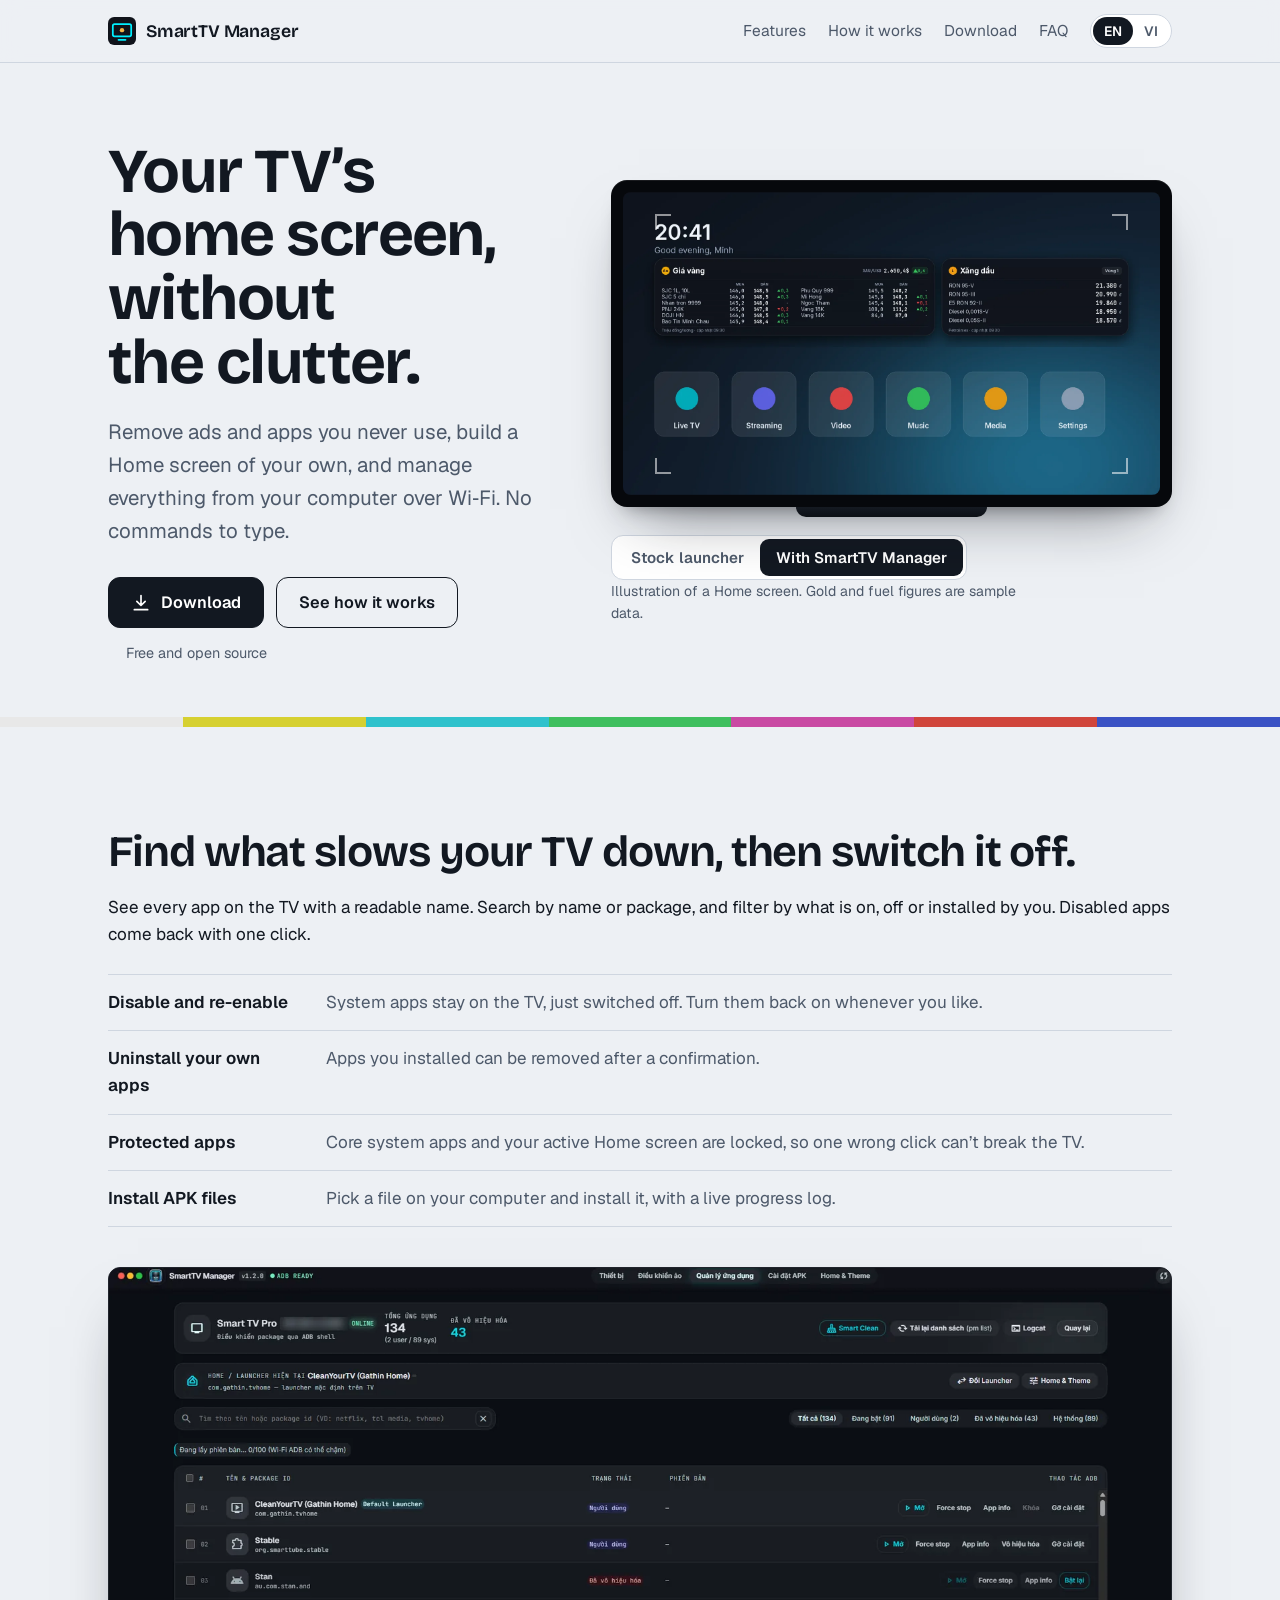
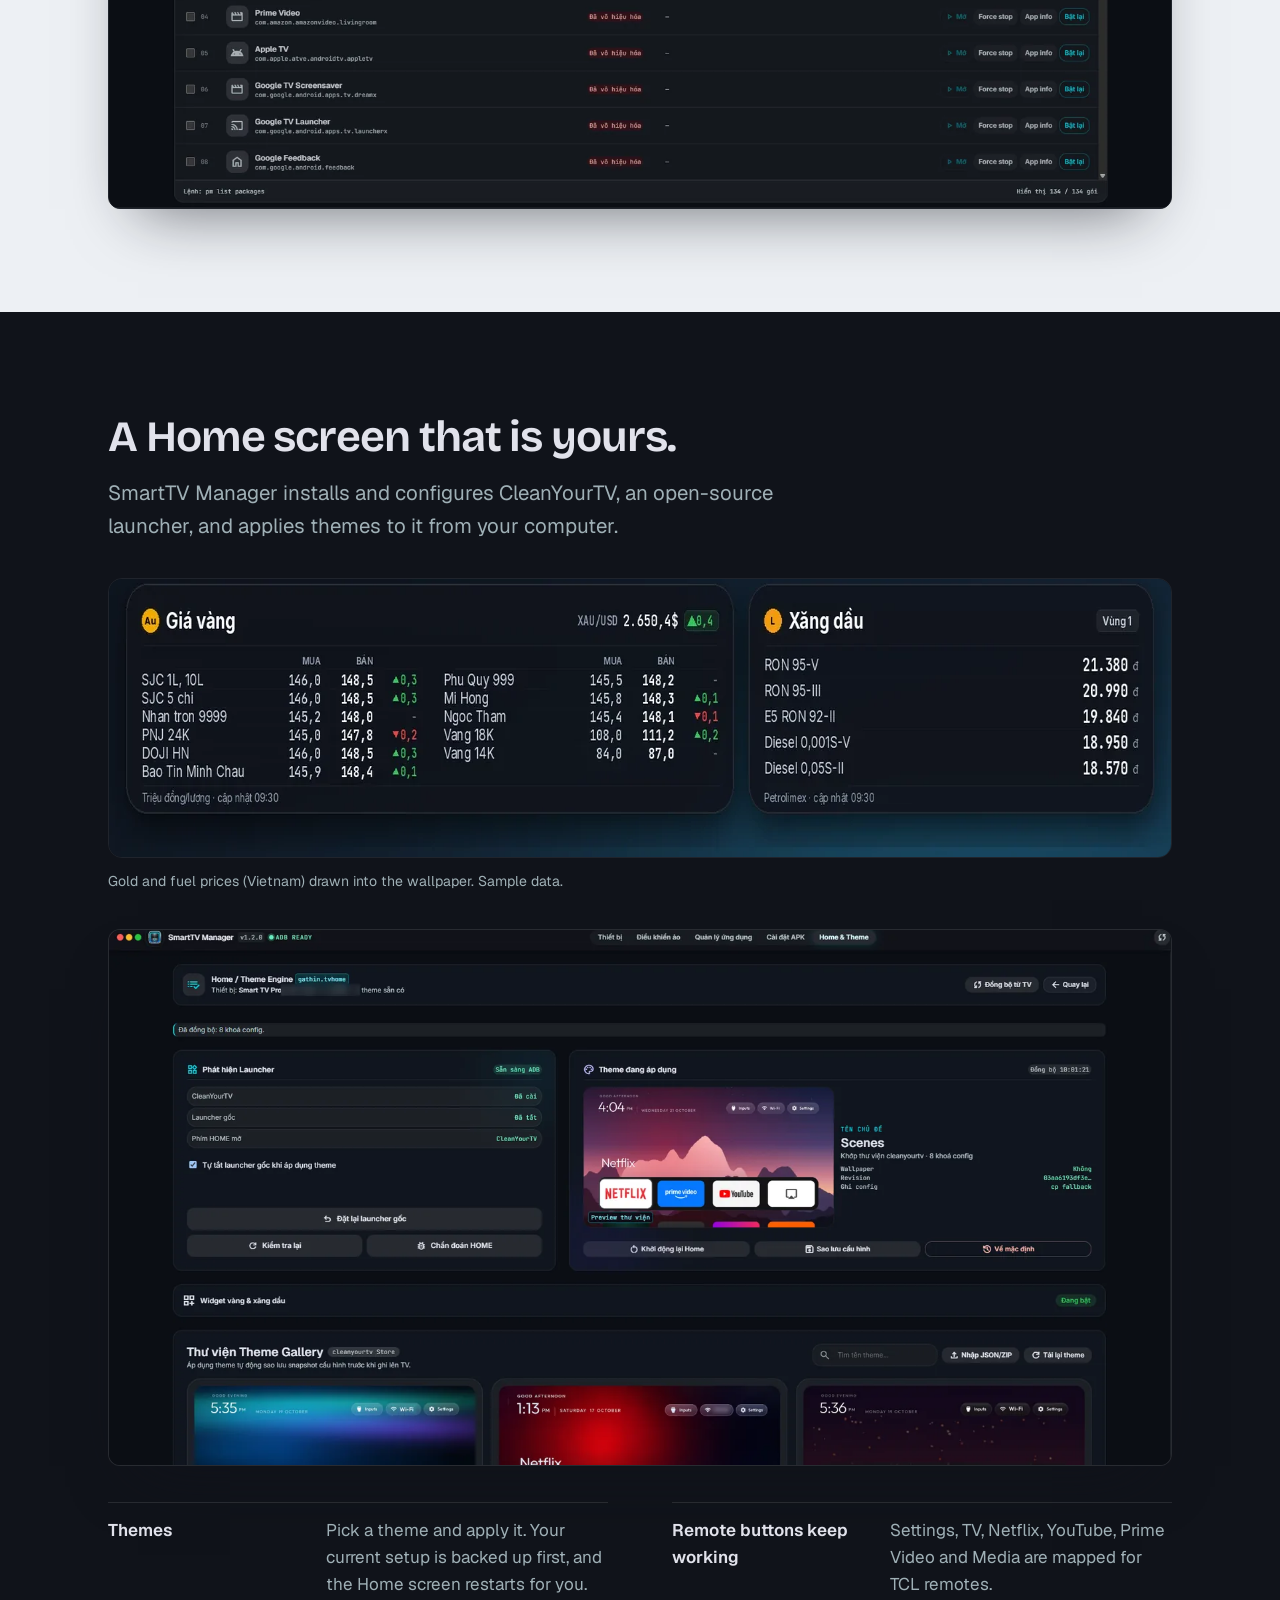
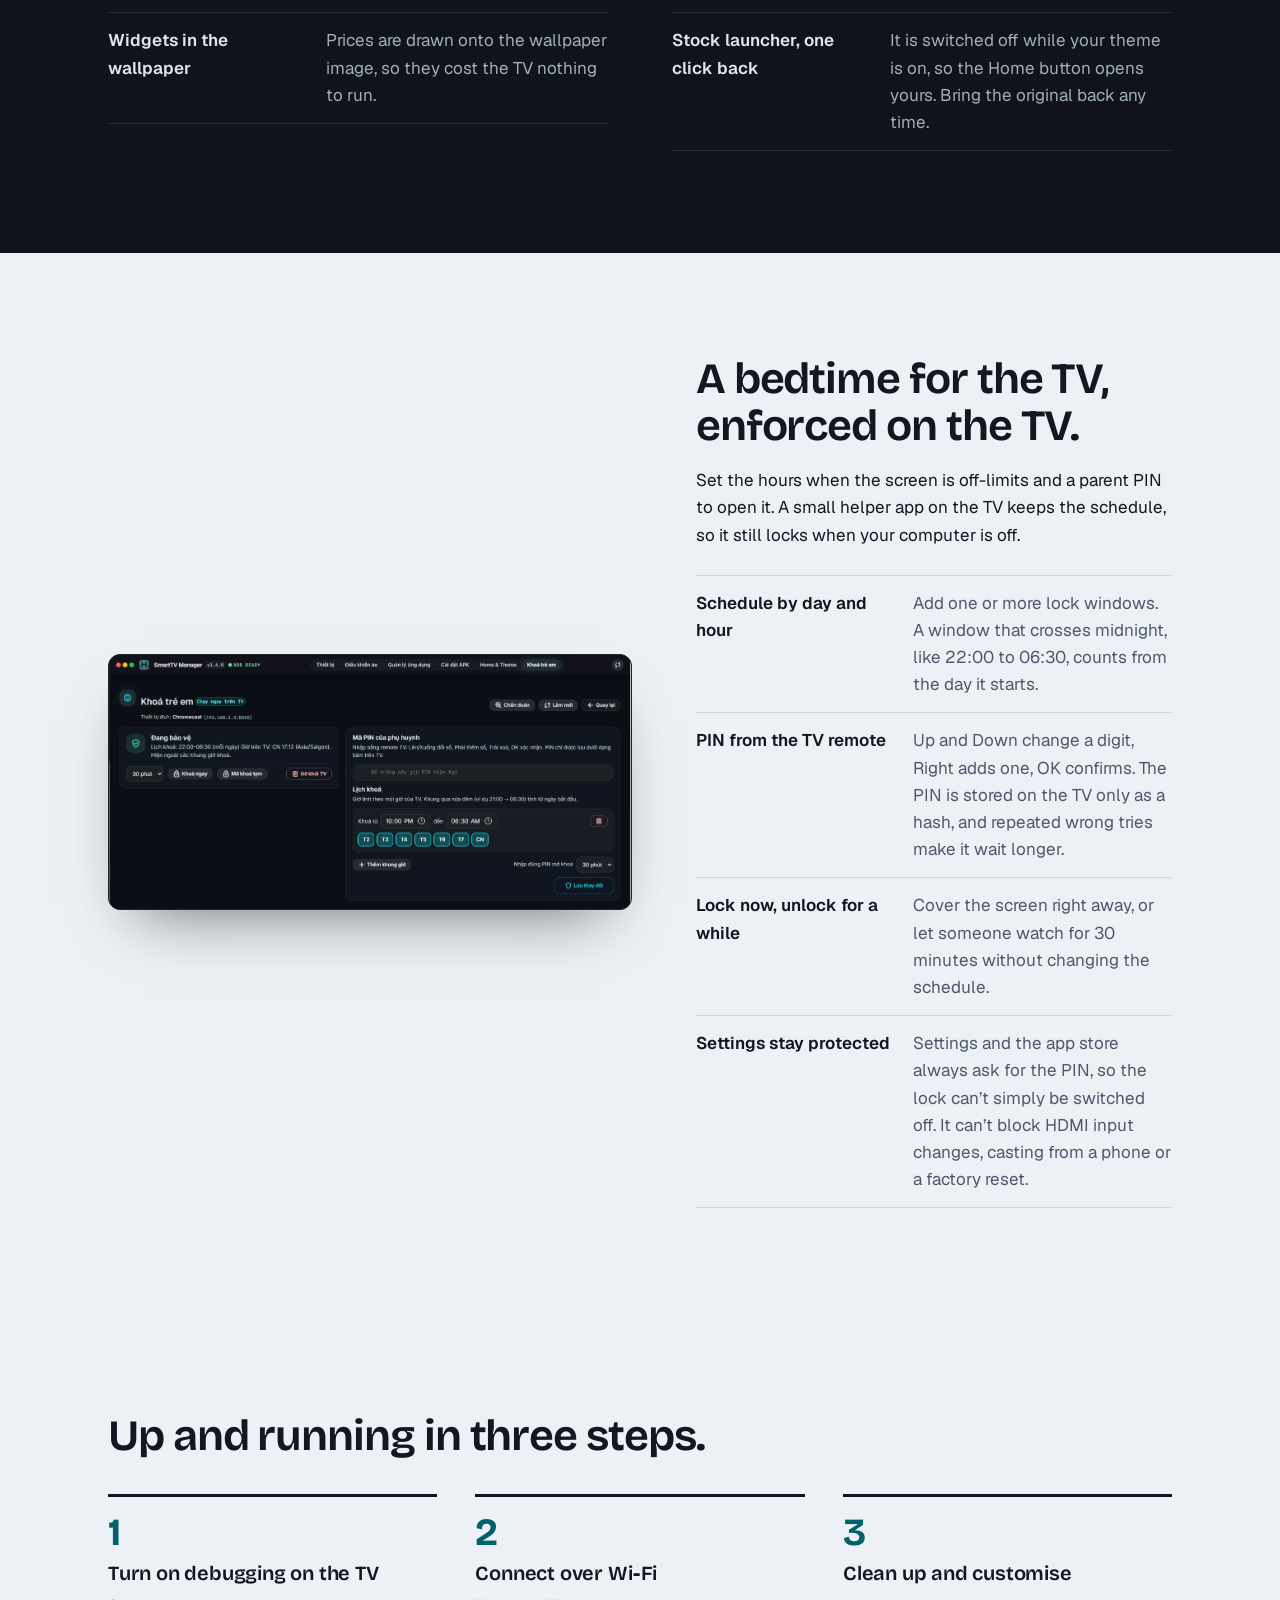
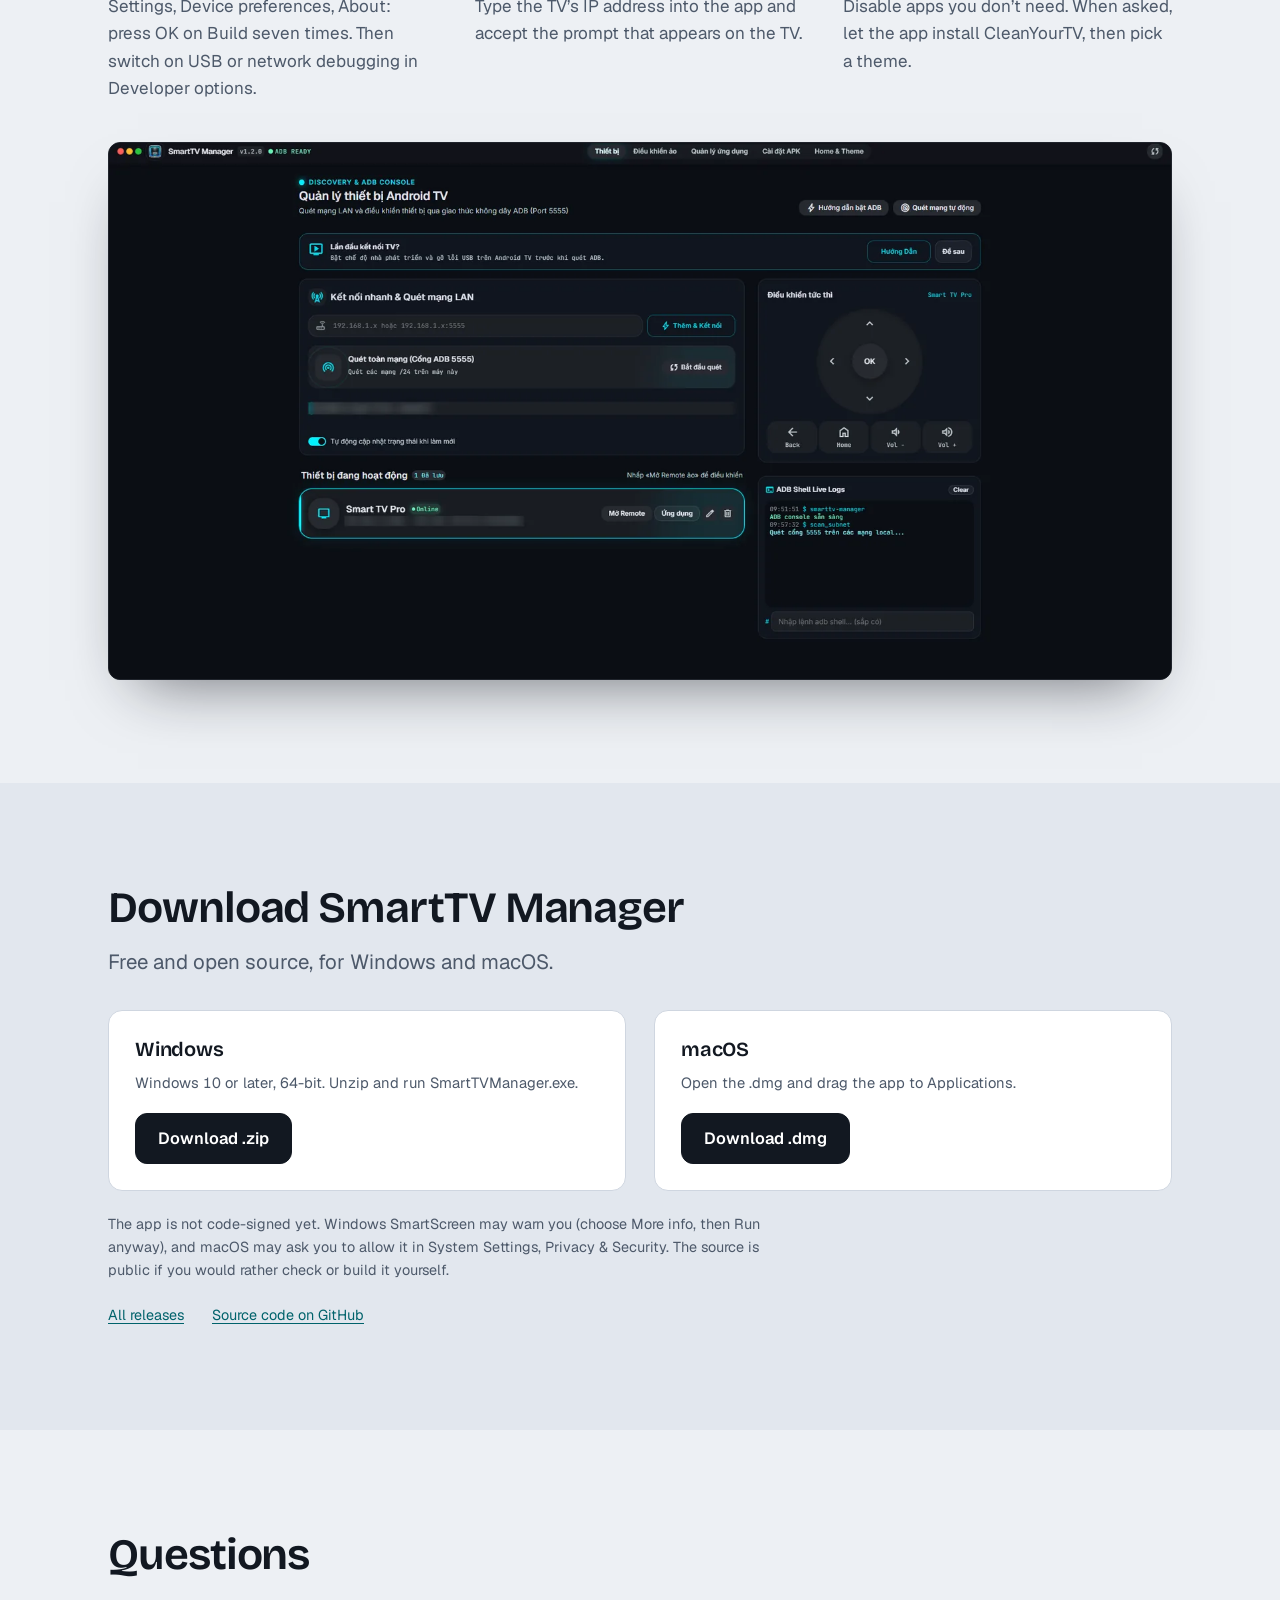
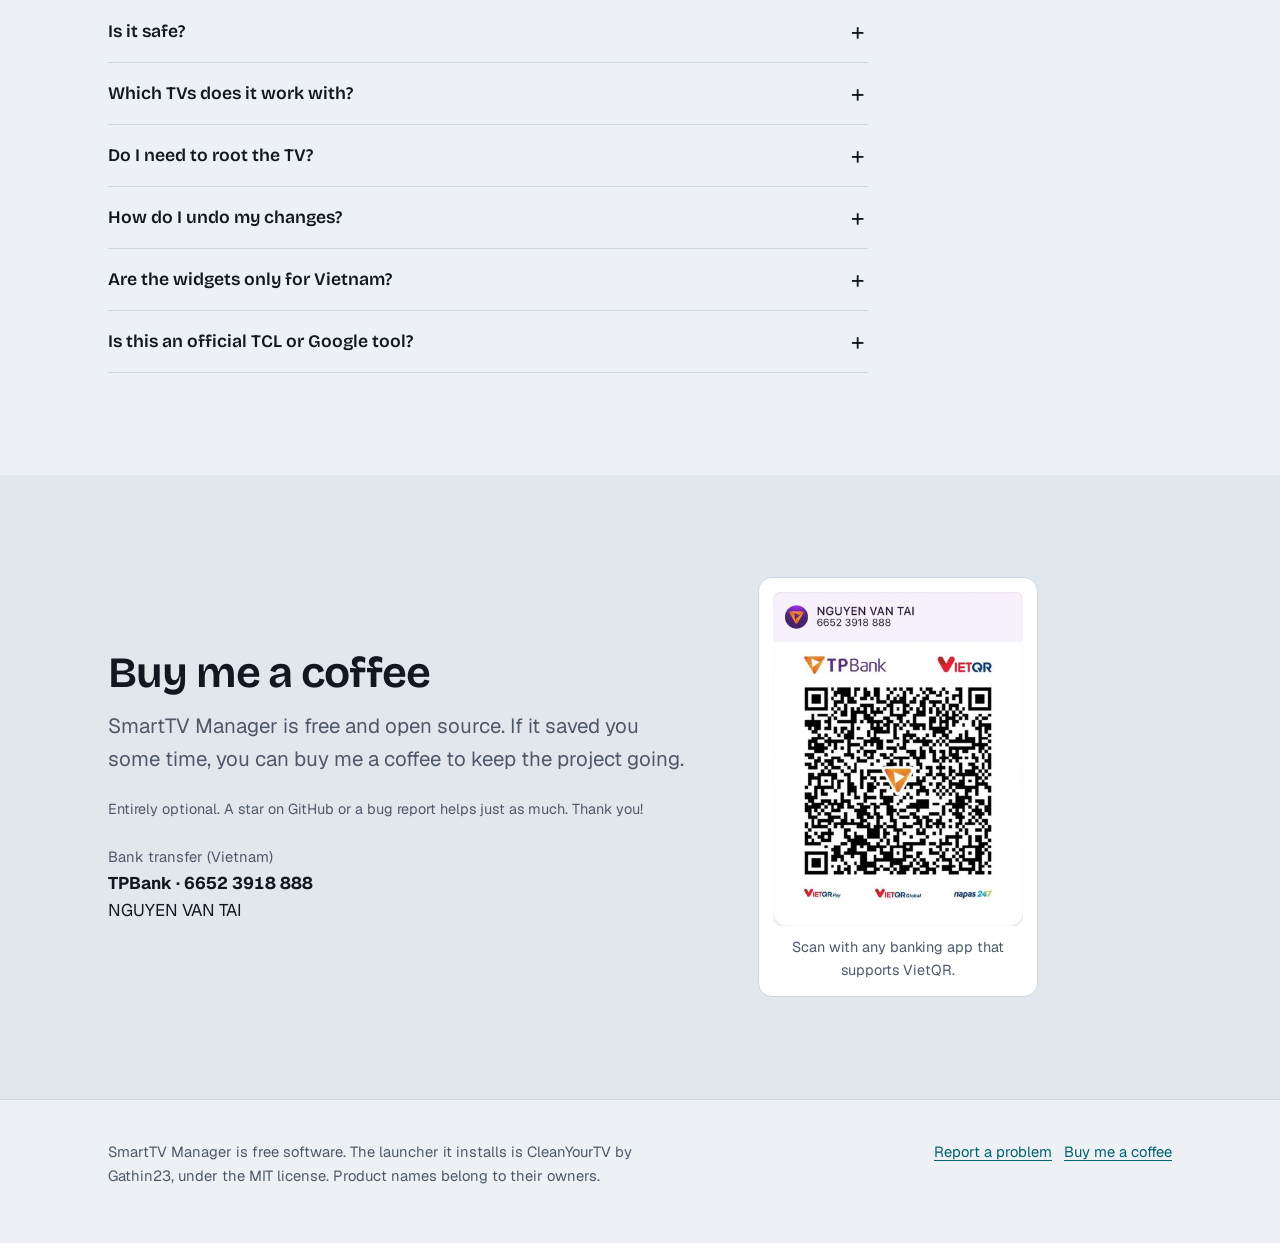
==== commit 962c389a: "site: add a Child lock section with a screenshot (EN/VI) Co-Authored-By: Claude Sonnet 5.5 <noreply@" ====
--- a/site/index.html
+++ b/site/index.html
@@ -16,6 +16,7 @@
 <link rel="preload" href="assets/fonts/bricolage-grotesque-latin-wght-normal.woff2" as="font" type="font/woff2" crossorigin>
 <link rel="preload" href="assets/fonts/geist-latin-wght-normal.woff2" as="font" type="font/woff2" crossorigin>
 <link rel="stylesheet" href="assets/css/site.css">
+<script src="assets/js/analytics.js" defer></script>
 </head>
 <body>
 <a class="skip" href="#main" data-i18n="skip">Skip to content</a>
@@ -116,6 +117,22 @@
   </div>
 </section>
 
+<section id="guard">
+  <div class="wrap split flip">
+    <div class="copy">
+      <h2 data-i18n="guard_h">A bedtime for the TV, enforced on the TV.</h2>
+      <p data-i18n="guard_p">Set the hours when the screen is off-limits and a parent PIN to open it. A small helper app on the TV keeps the schedule, so it still locks when your computer is off.</p>
+      <ul class="points">
+        <li><b data-i18n="g1_t">Schedule by day and hour</b><span data-i18n="g1_d">Add one or more lock windows. A window that crosses midnight, like 22:00 to 06:30, counts from the day it starts.</span></li>
+        <li><b data-i18n="g2_t">PIN from the TV remote</b><span data-i18n="g2_d">Up and Down change a digit, Right adds one, OK confirms. The PIN is stored on the TV only as a hash, and repeated wrong tries make it wait longer.</span></li>
+        <li><b data-i18n="g3_t">Lock now, unlock for a while</b><span data-i18n="g3_d">Cover the screen right away, or let someone watch for 30 minutes without changing the schedule.</span></li>
+        <li><b data-i18n="g4_t">Settings stay protected</b><span data-i18n="g4_d">Settings and the app store always ask for the PIN, so the lock can’t simply be switched off. It can’t block HDMI input changes, casting from a phone or a factory reset.</span></li>
+      </ul>
+    </div>
+    <figure class="shot"><img src="assets/img/app-guard.webp" width="1267" height="618" loading="lazy" alt="The Child lock screen: protection status, parent PIN and the lock schedule"></figure>
+  </div>
+</section>
+
 <section id="how">
   <div class="wrap">
     <h2 data-i18n="how_h">Up and running in three steps.</h2>
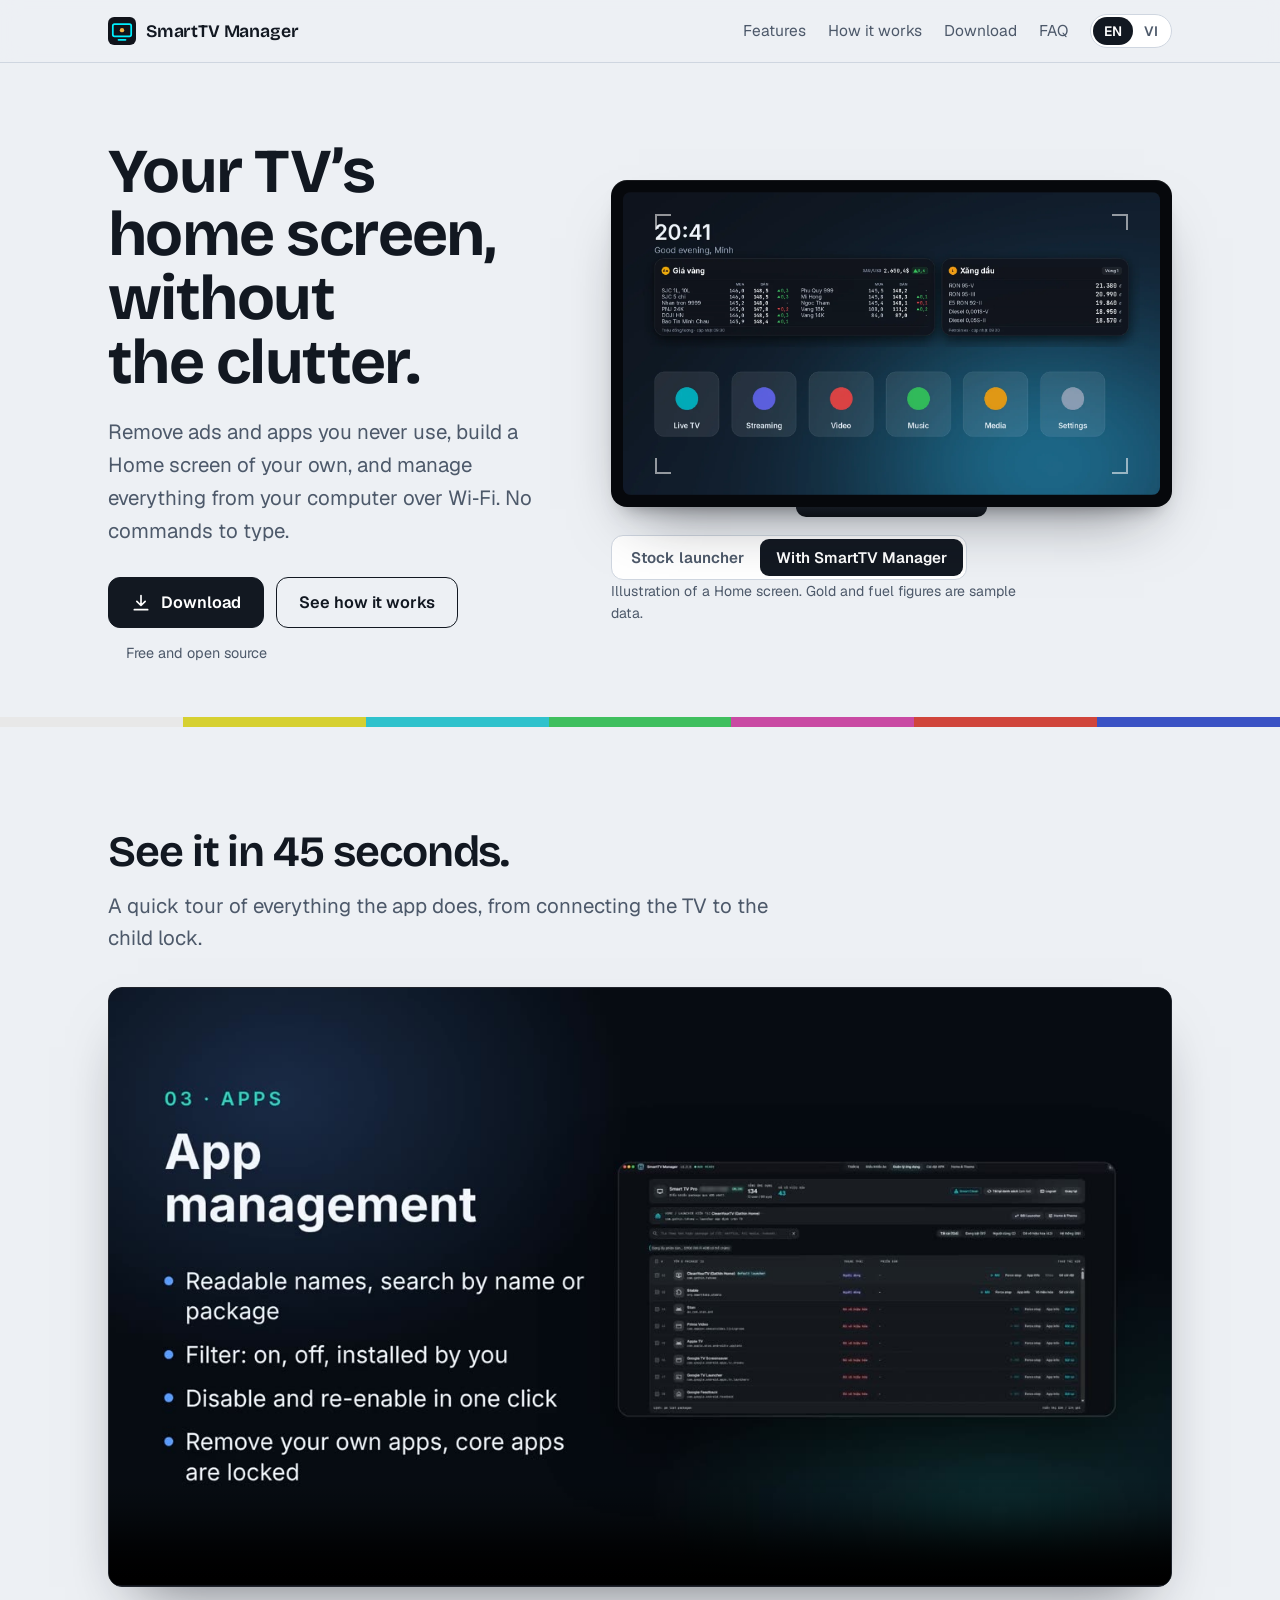
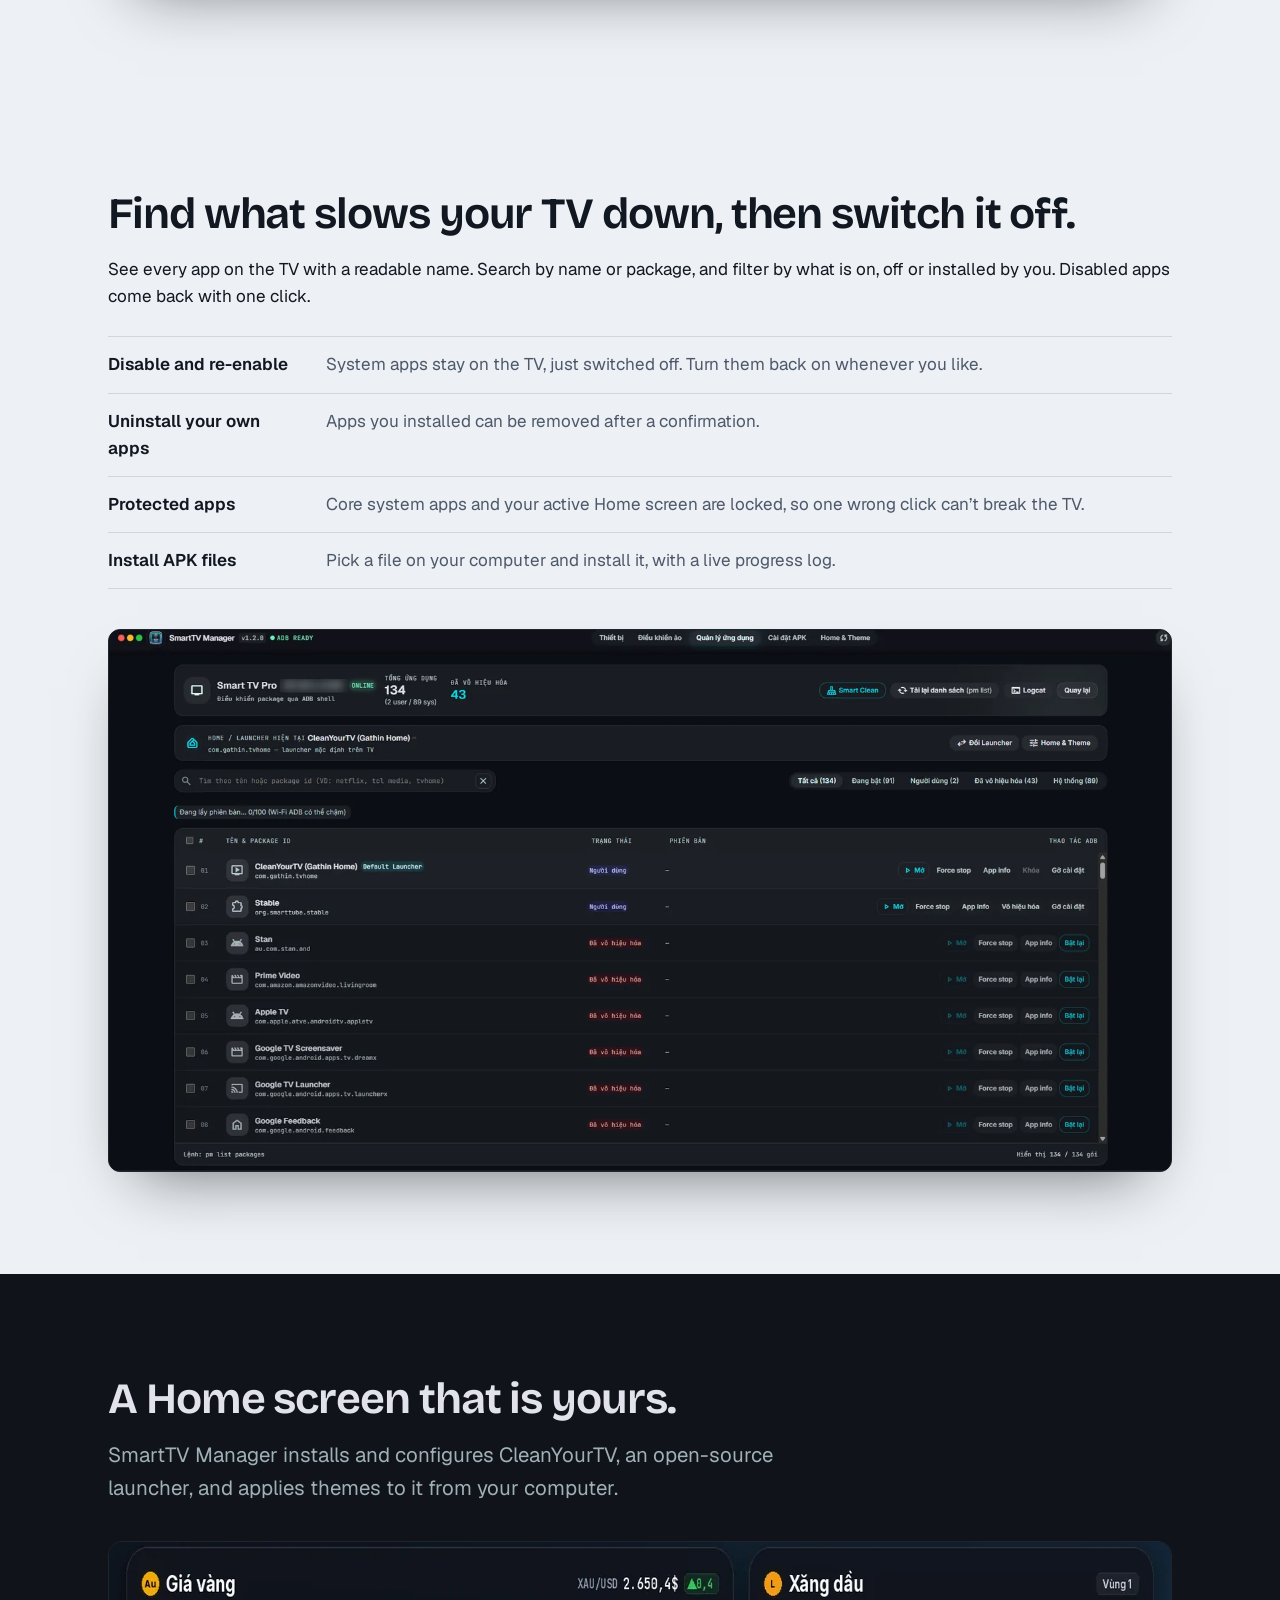
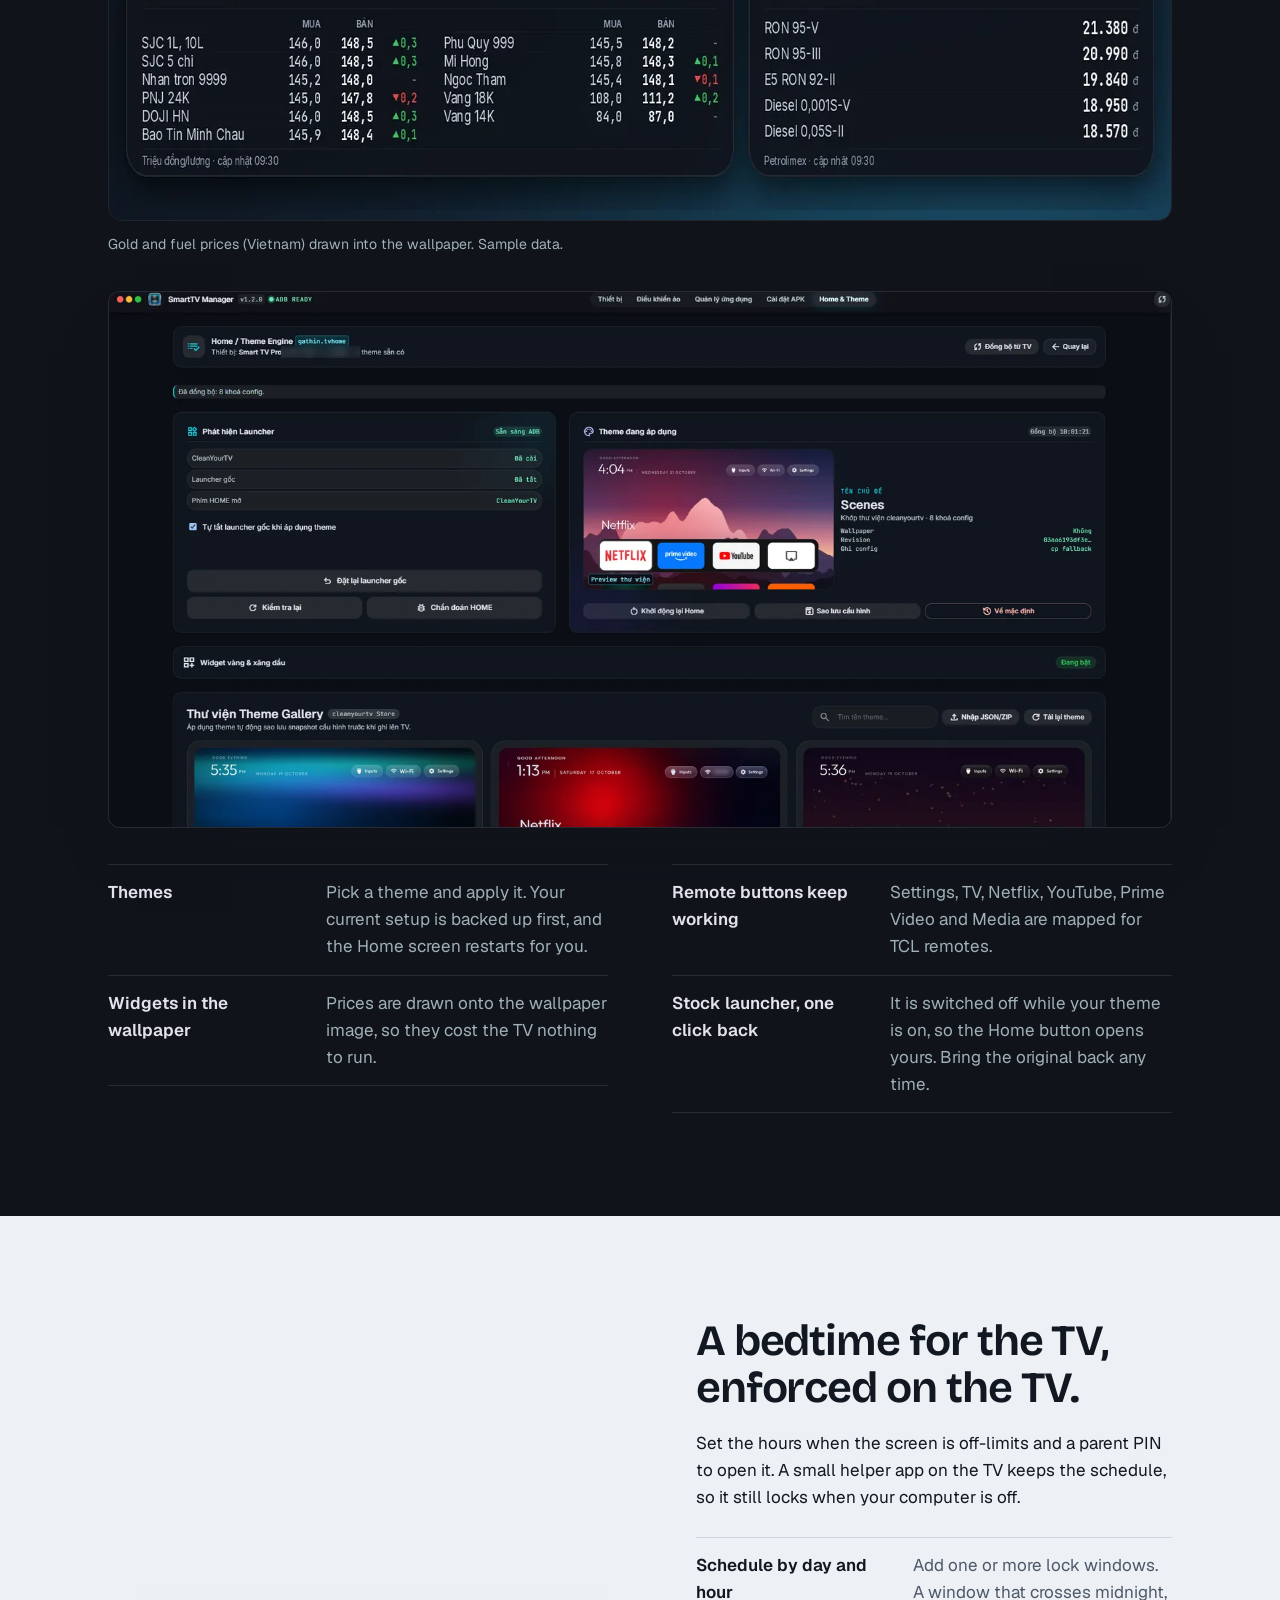
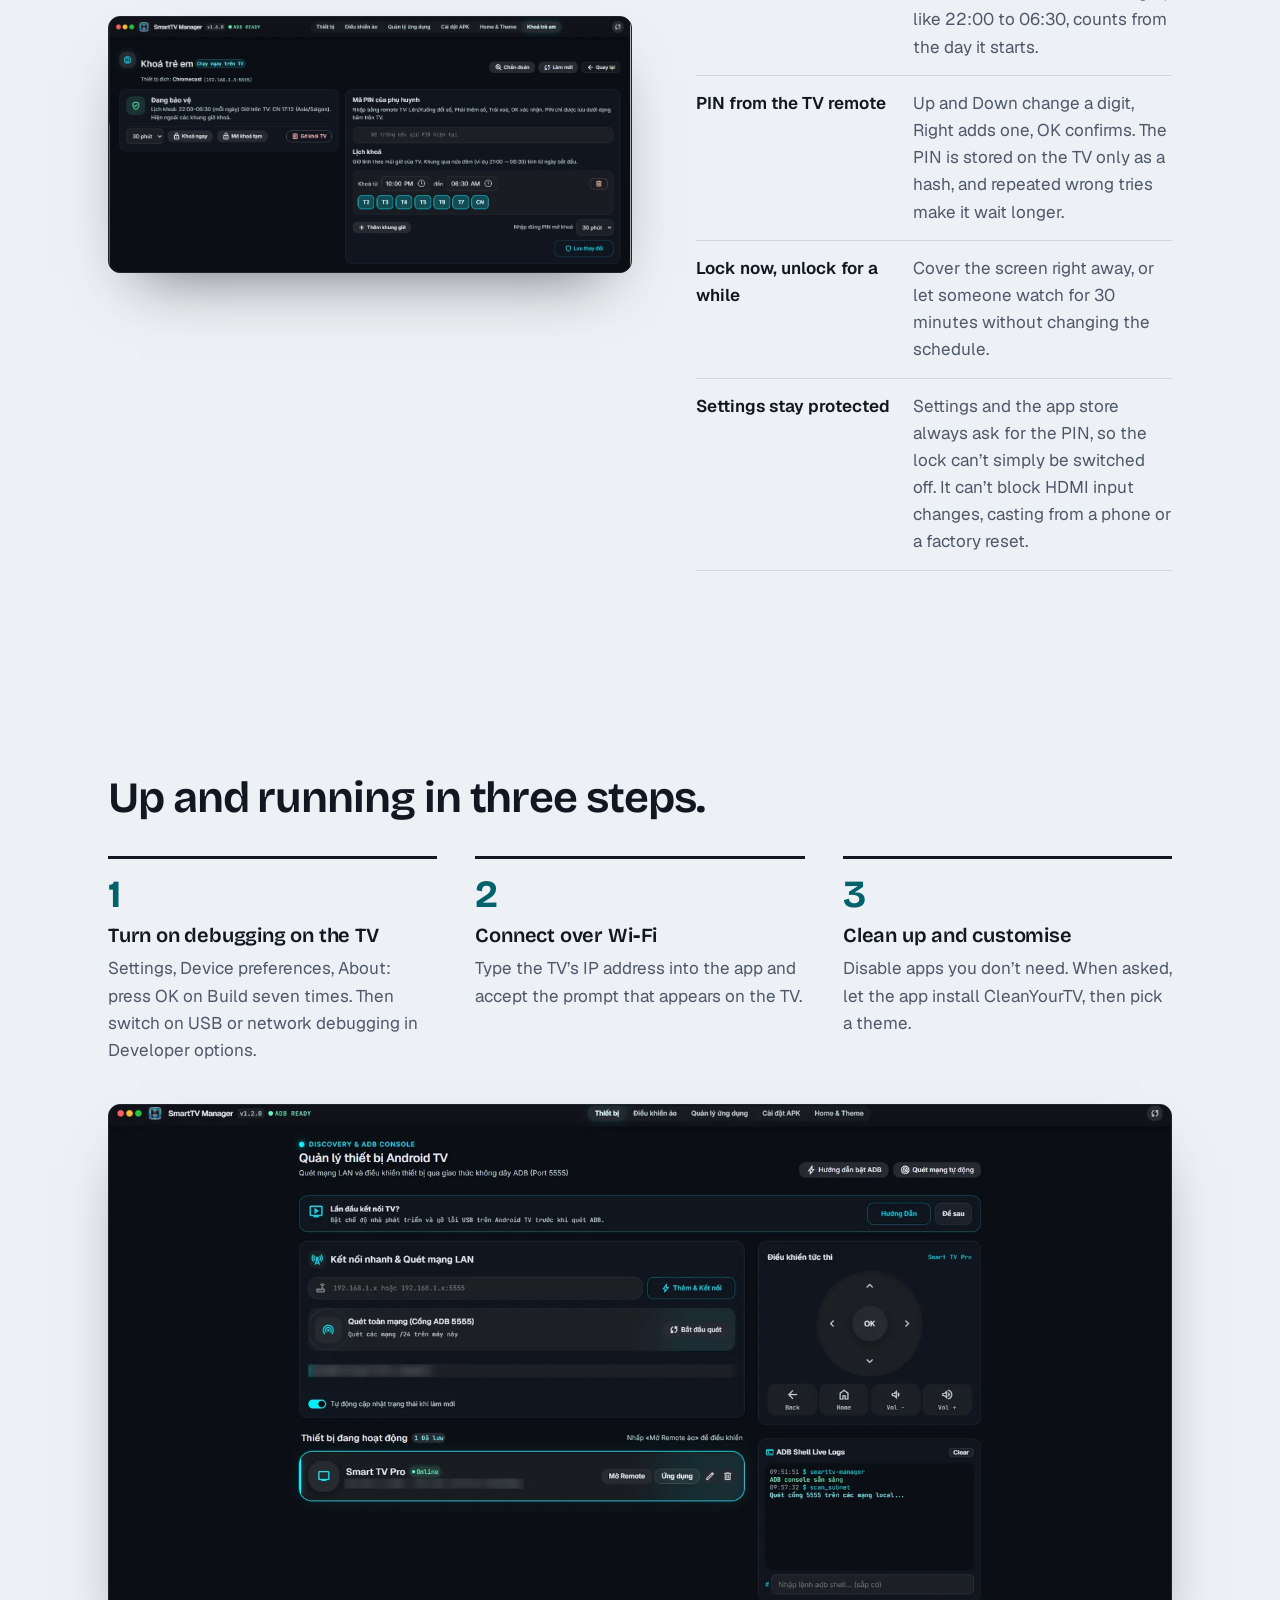
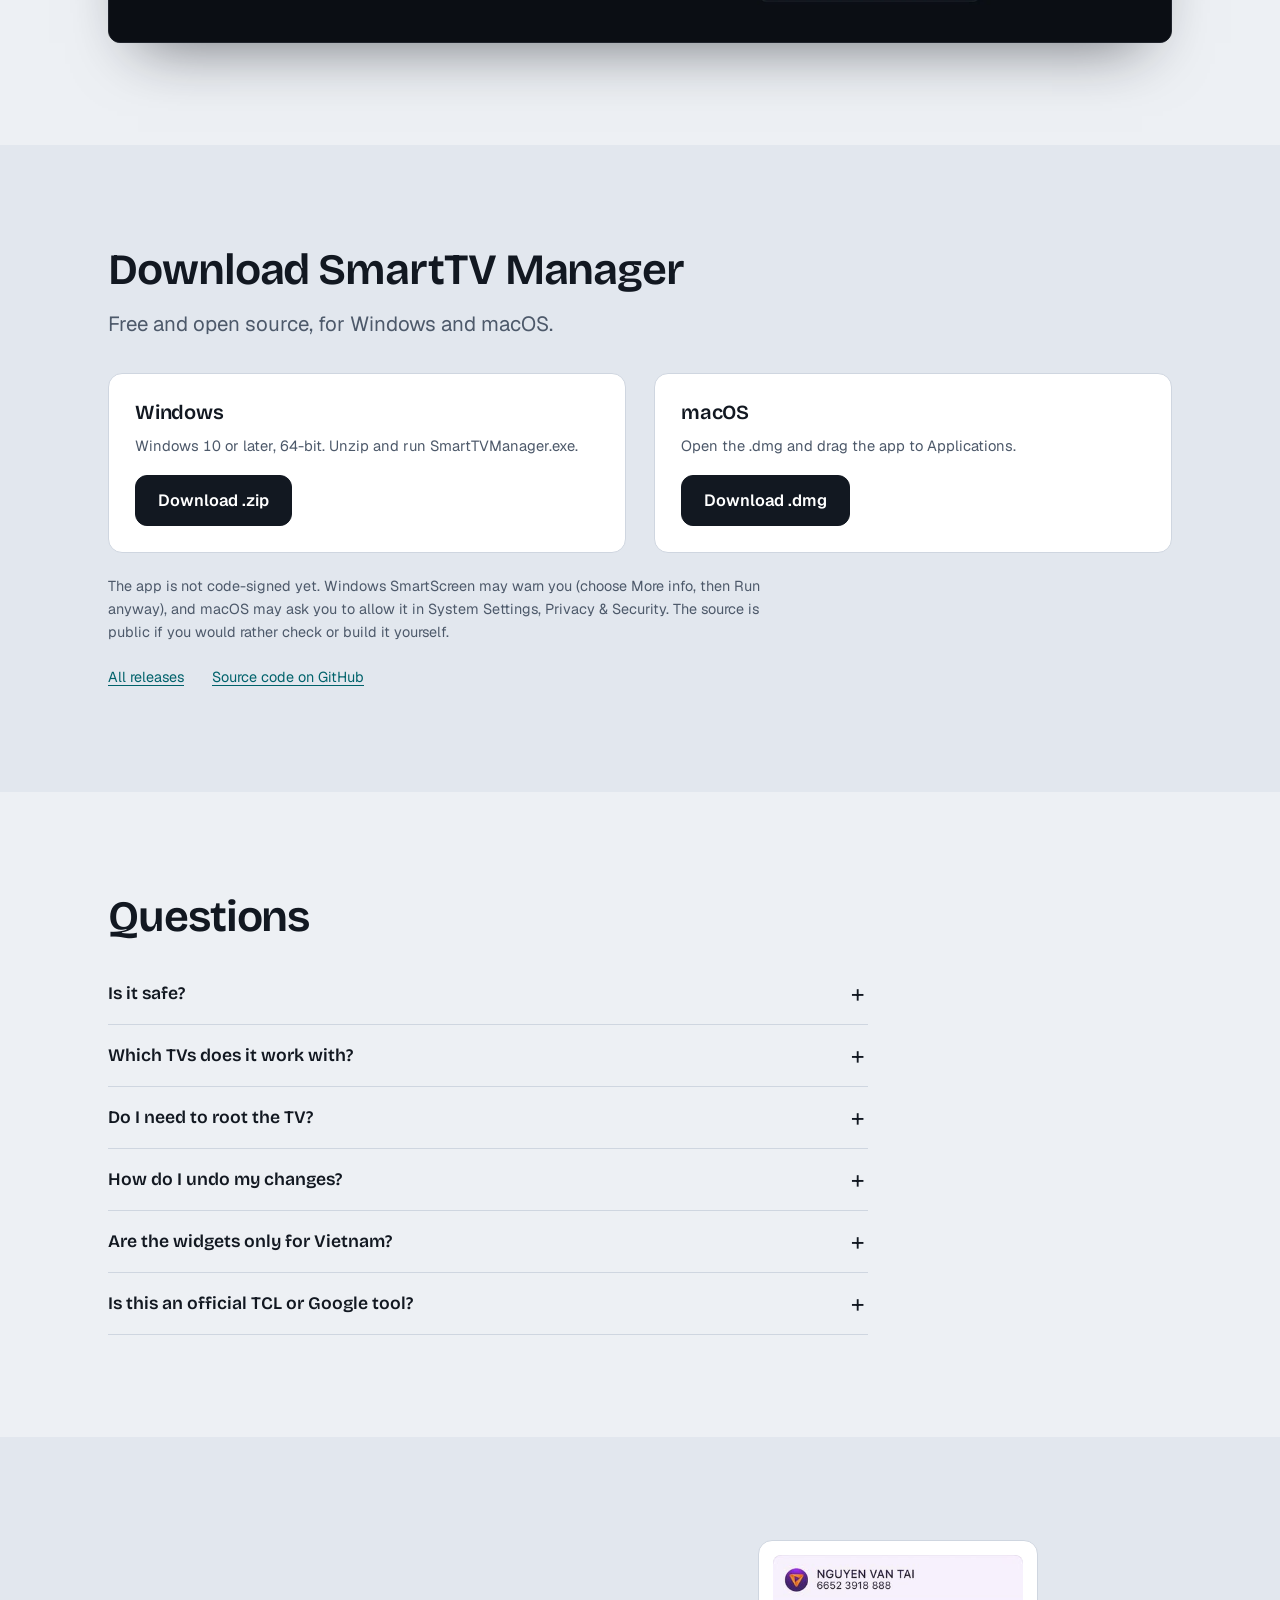
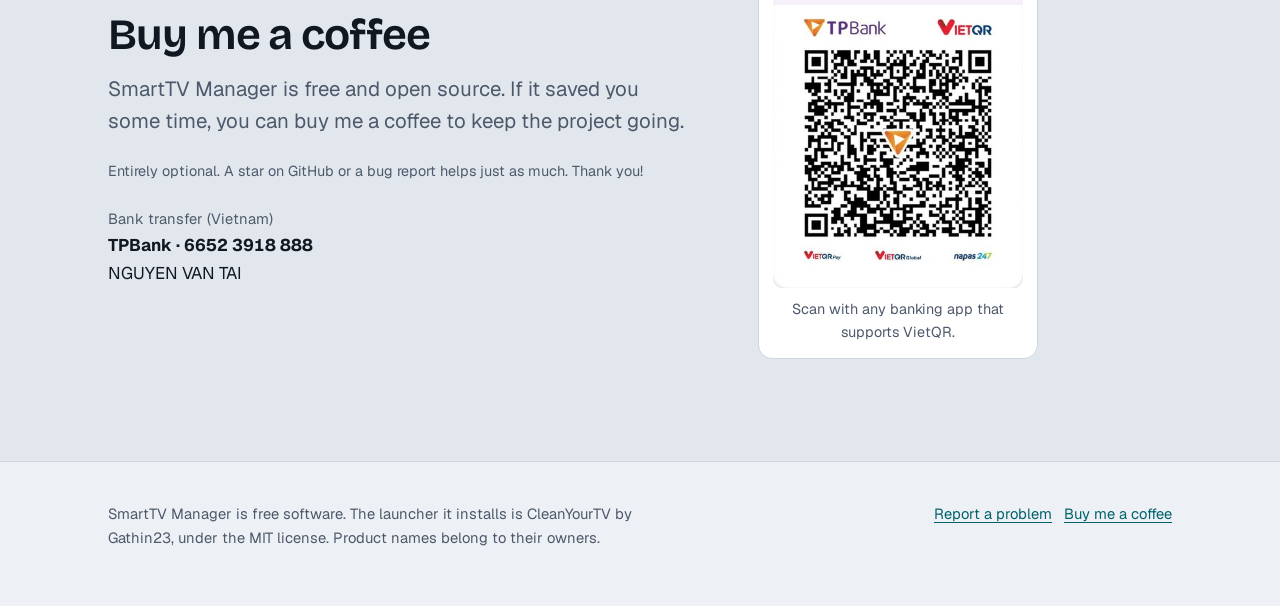
==== commit 45baab08: "site: add intro video section (EN/VI) and link it from the README - New "See it in 45 seconds" secti" ====
--- a/site/index.html
+++ b/site/index.html
@@ -79,6 +79,16 @@
 
 <div class="bars" aria-hidden="true"><i></i><i></i><i></i><i></i><i></i><i></i><i></i></div>
 
+<section id="demo">
+  <div class="wrap">
+    <h2 data-i18n="demo_h">See it in 45 seconds.</h2>
+    <p class="lede" style="margin-top:14px" data-i18n="demo_p">A quick tour of everything the app does, from connecting the TV to the child lock.</p>
+    <figure class="demo">
+      <video id="demoVideo" controls playsinline preload="none" width="1920" height="1080" poster="assets/video/poster-en.jpg" src="assets/video/smarttv-manager-intro-en.mp4"></video>
+    </figure>
+  </div>
+</section>
+
 <section id="clean">
   <div class="wrap split">
     <div class="copy">
--- a/site/assets/css/site.css
+++ b/site/assets/css/site.css
@@ -203,3 +203,5 @@
 .qr img{display:block;width:100%;height:auto;border-radius:8px}
 .qr figcaption{margin-top:10px;color:var(--muted)}
 @media(max-width:700px){.support-grid{grid-template-columns:1fr}.qr{margin:0 auto}}
+.demo{margin:32px 0 0;border-radius:14px;overflow:hidden;border:1px solid #20242c;background:var(--dark);box-shadow:0 30px 60px -30px rgba(16,19,26,.6)}
+.demo video{display:block;width:100%;height:auto;aspect-ratio:16/9}
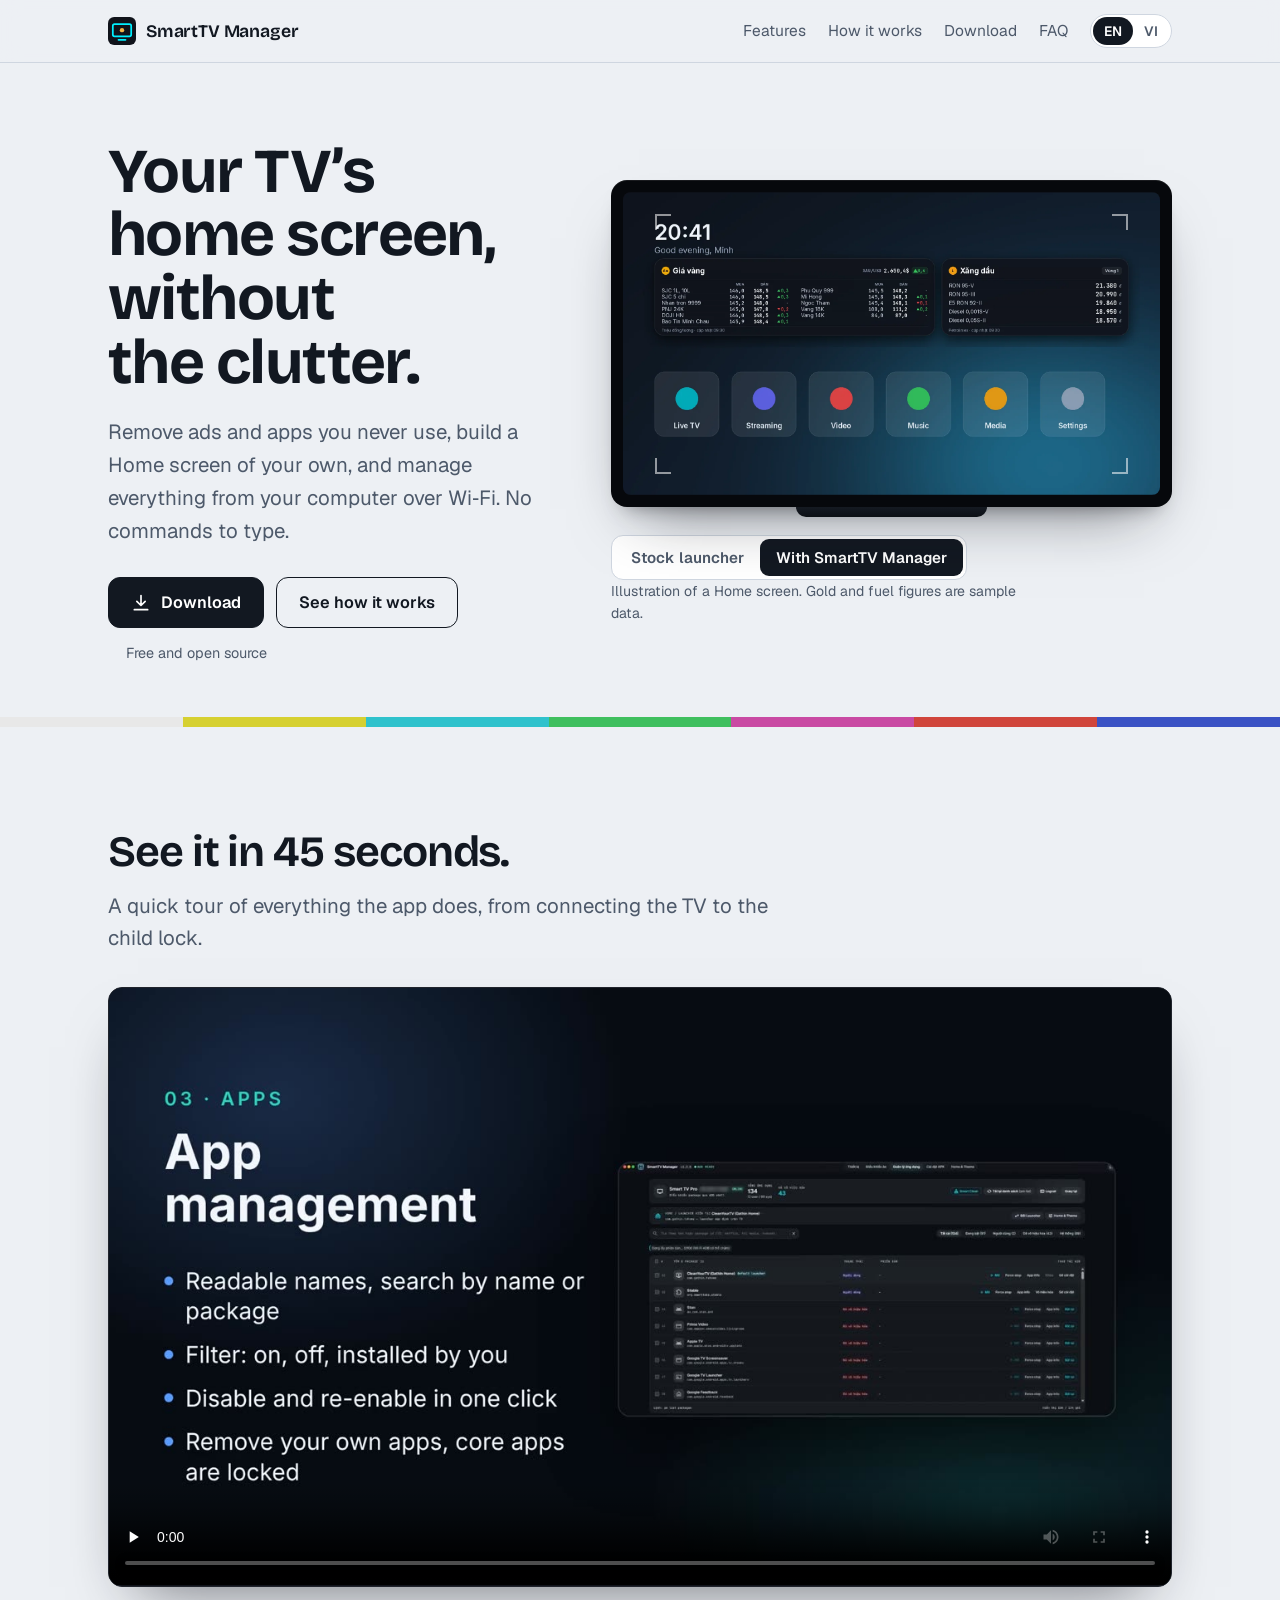
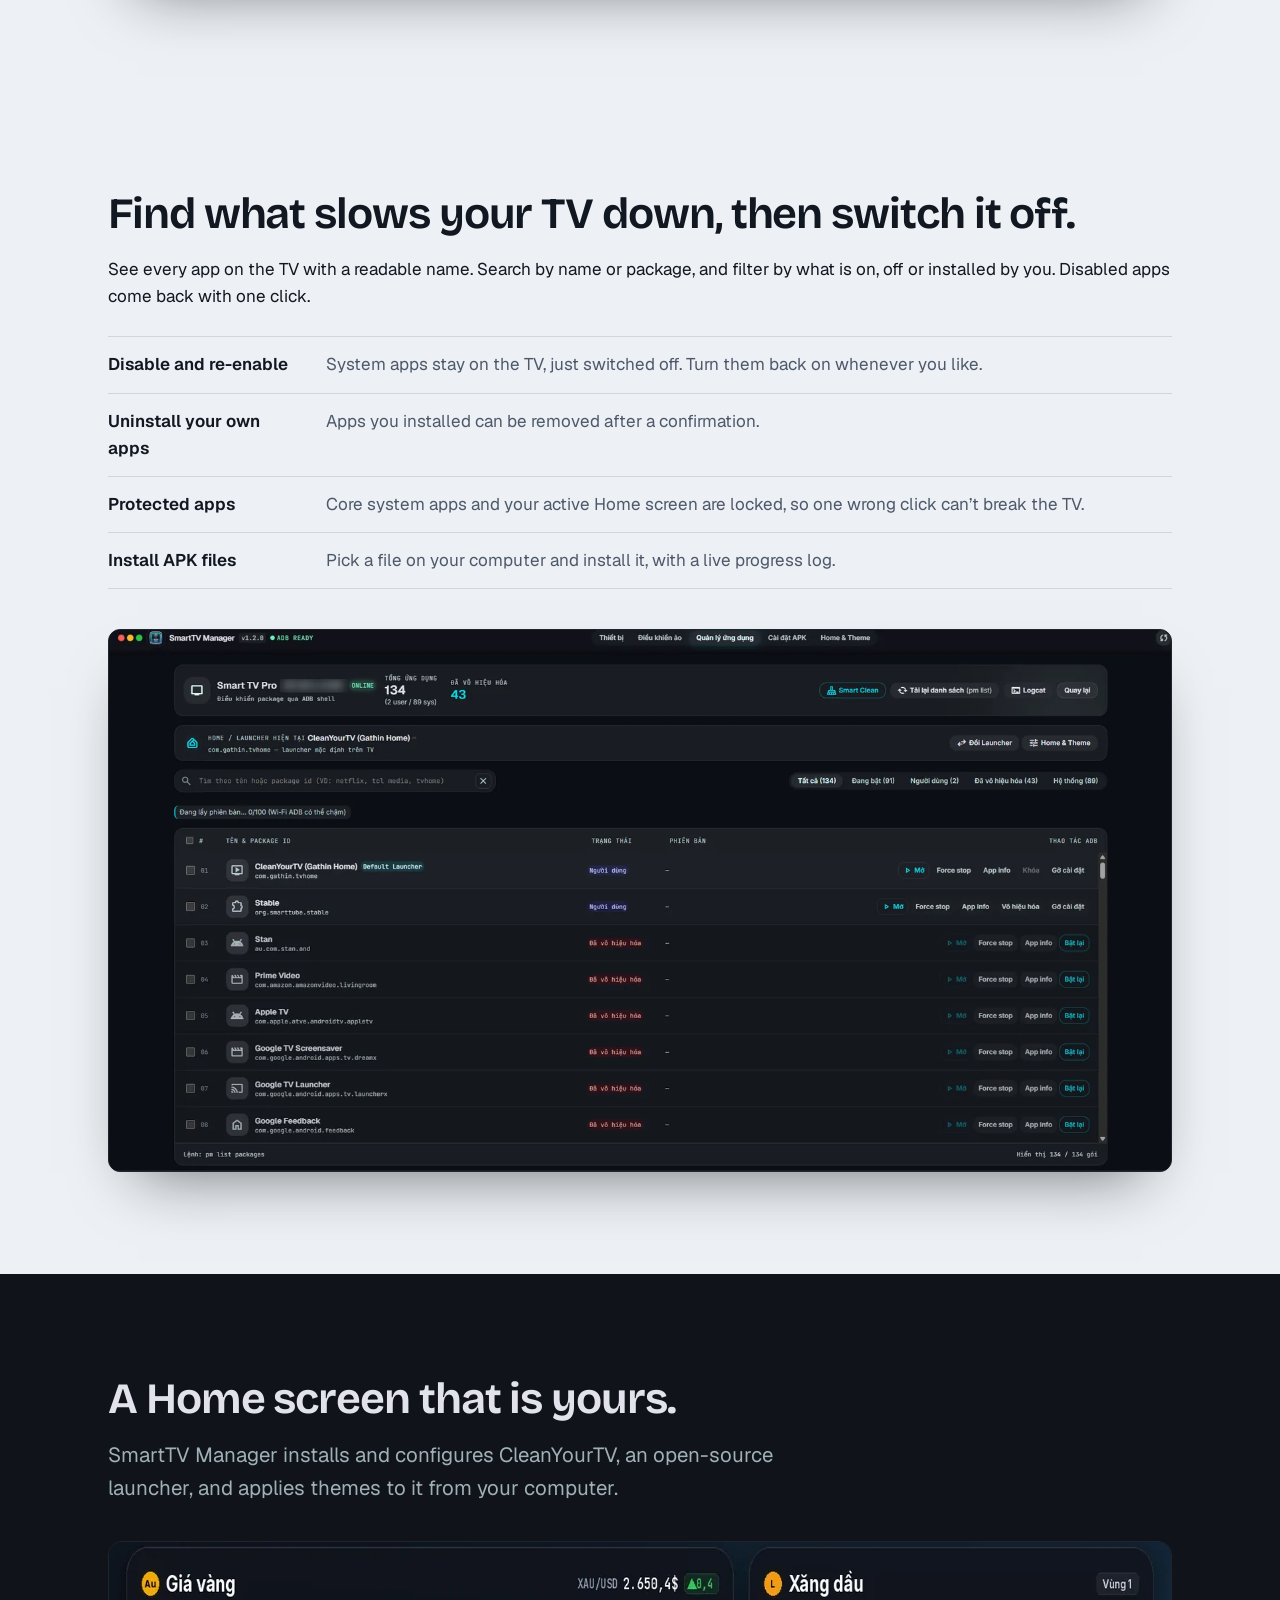
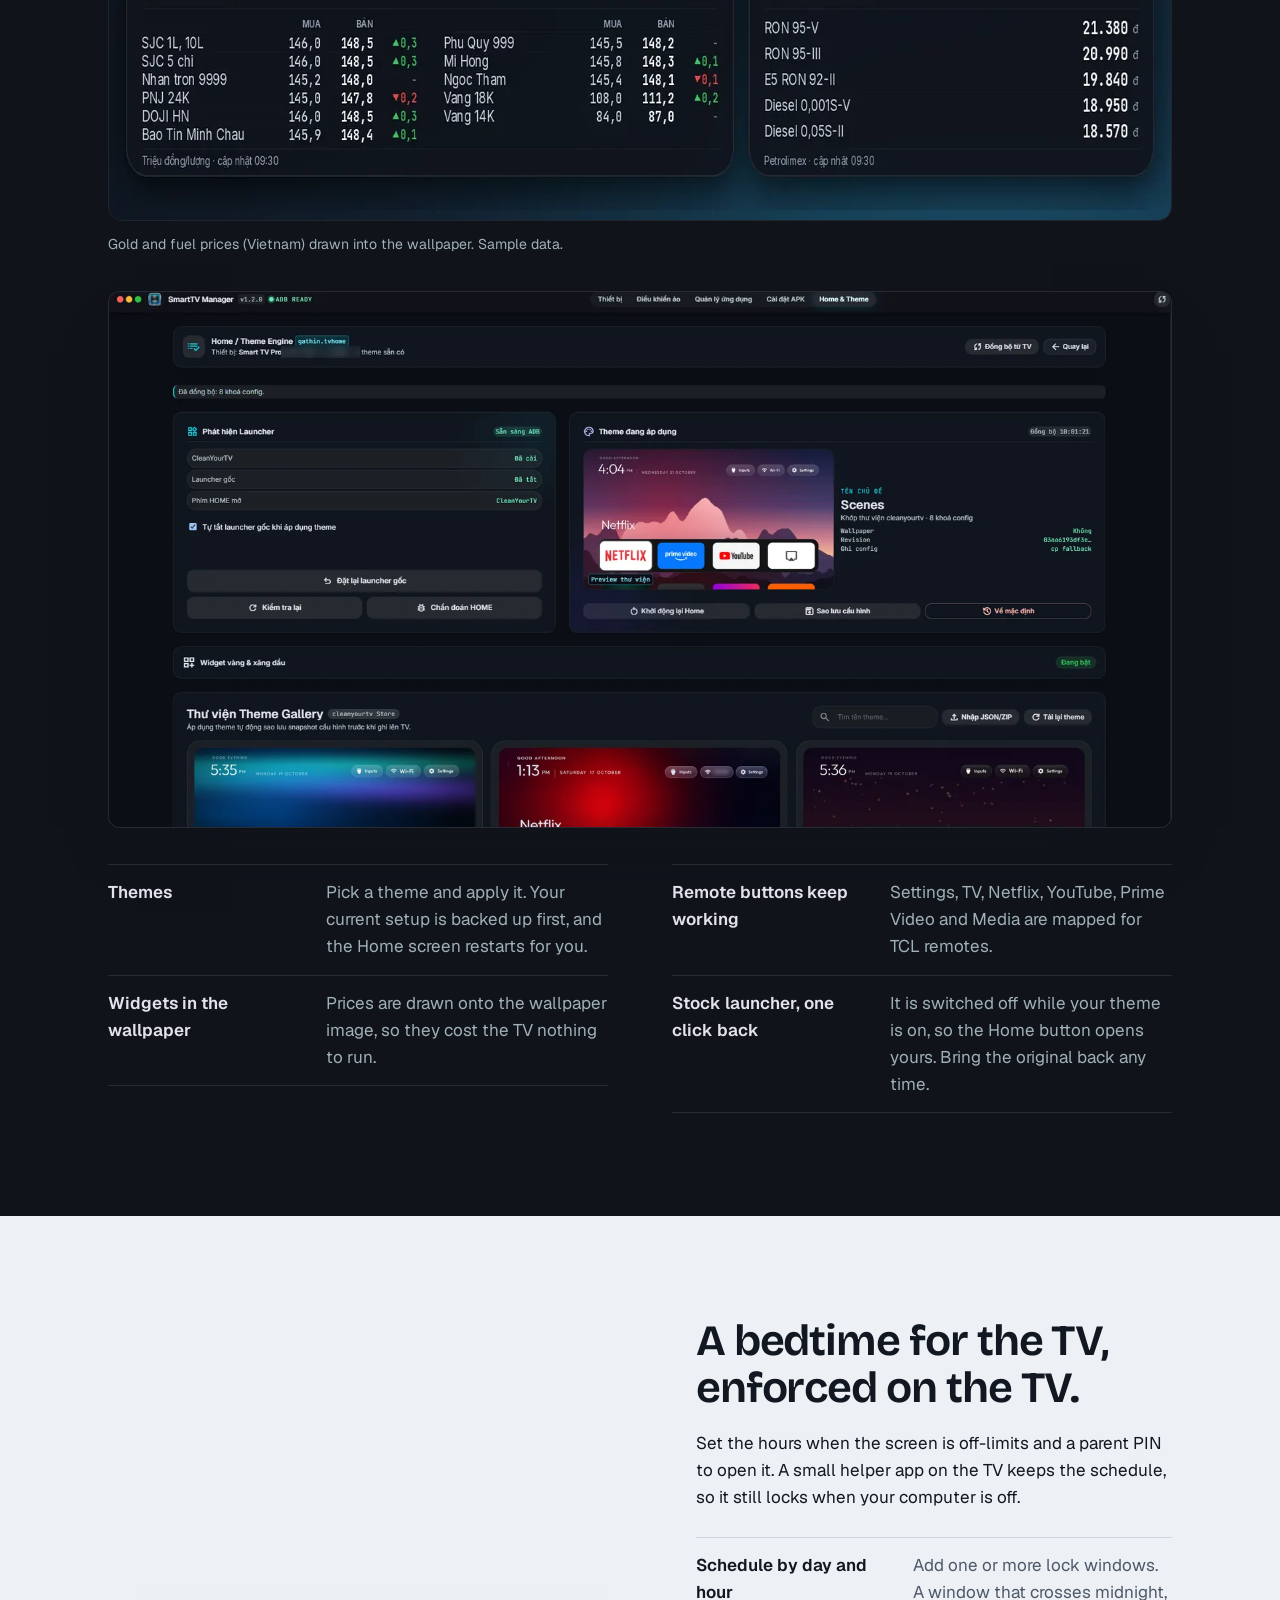
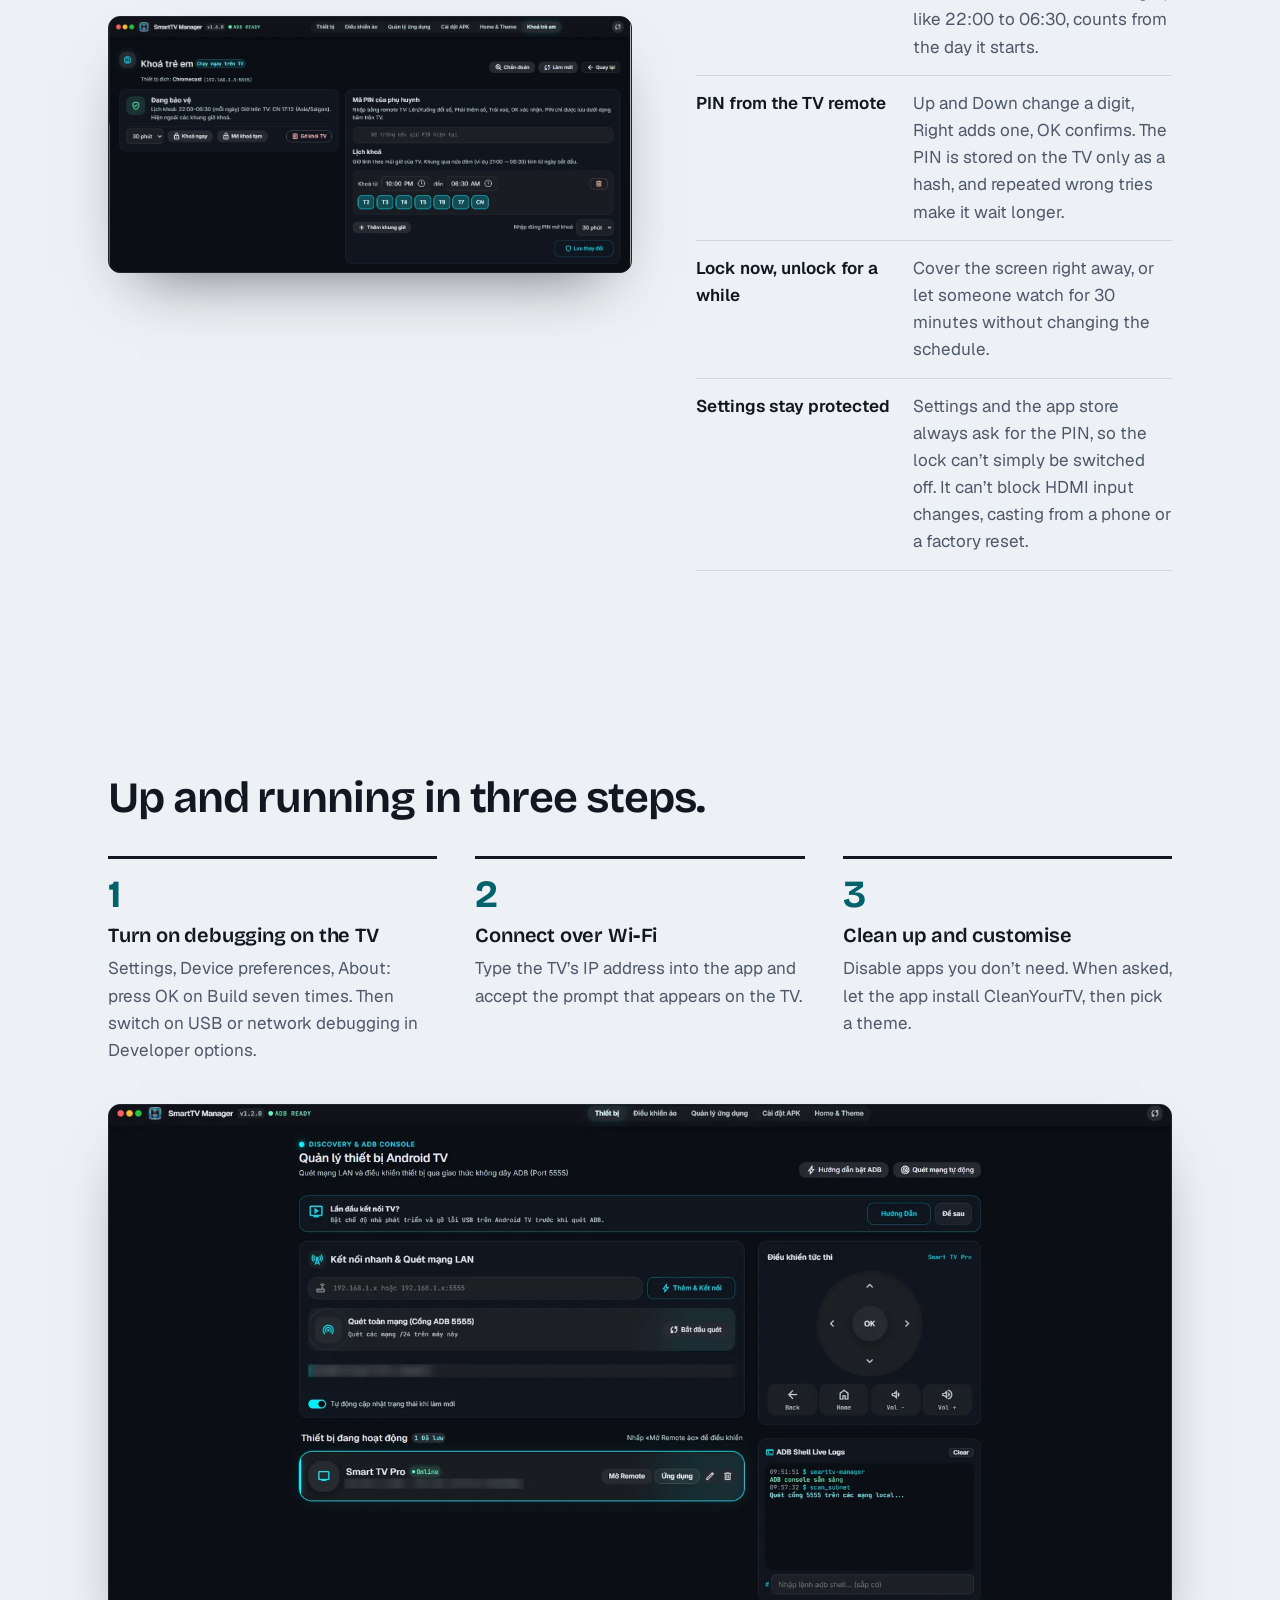
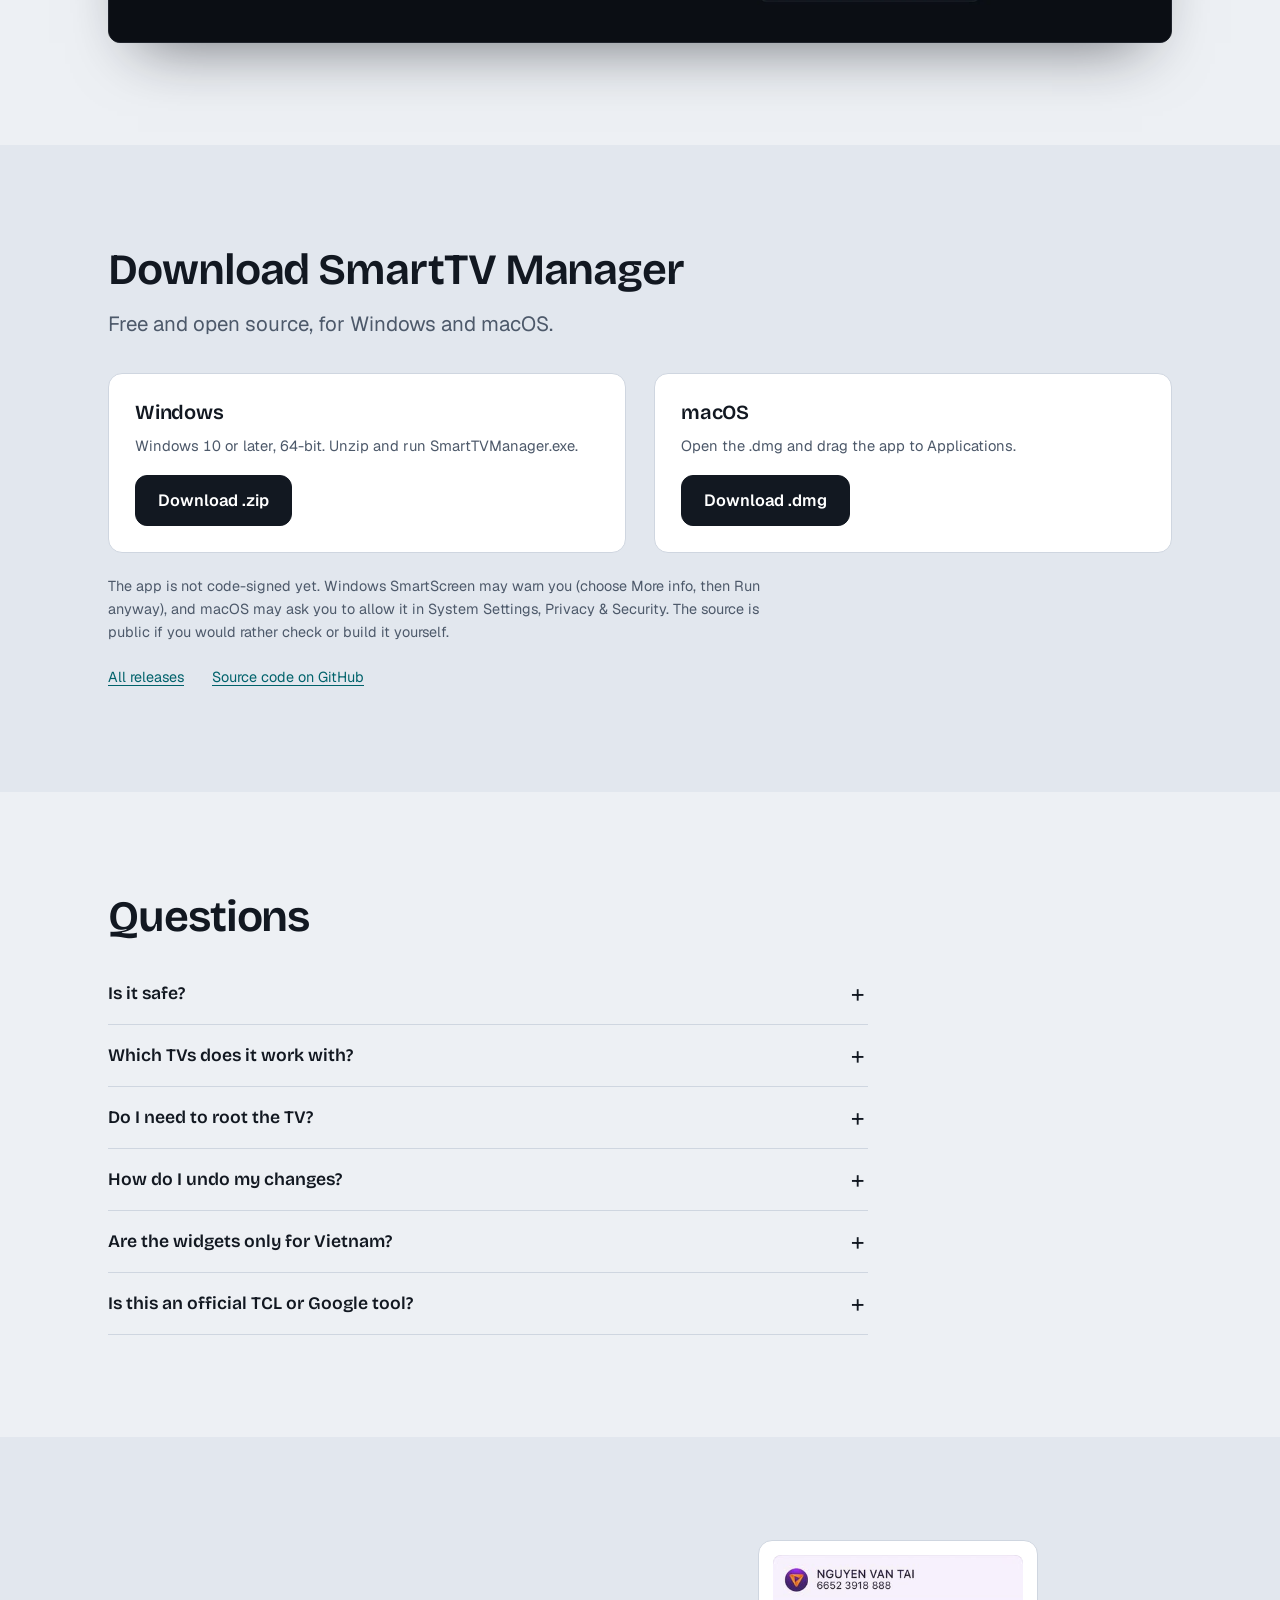
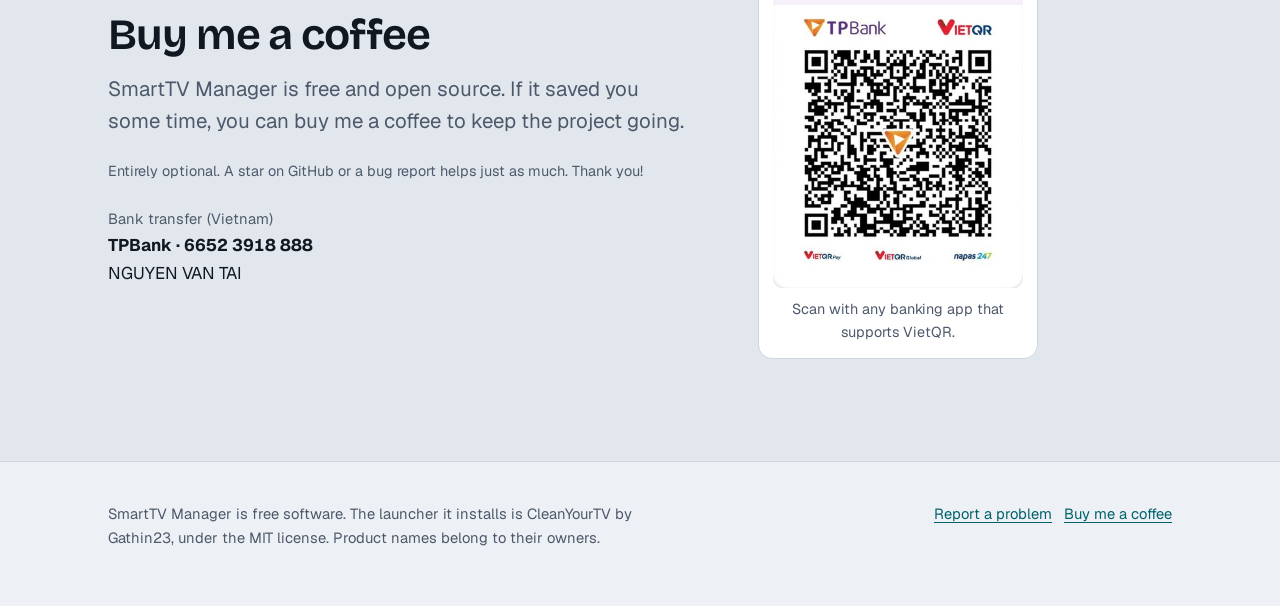
==== commit 19f2ec24: "docs: document supported devices and 1.10.0 notes Co-Authored-By: Claude Sonnet 5.5 <noreply@anthrop" ====
--- a/site/index.html
+++ b/site/index.html
@@ -180,7 +180,7 @@
   <div class="wrap"><div class="faq">
     <h2 style="margin-bottom:22px" data-i18n="faq_h">Questions</h2>
     <details><summary data-i18n="q1">Is it safe?</summary><p data-i18n="a1">The app runs on your computer and talks to the TV over your local network using ADB. It collects no data. It contacts GitHub to download the launcher and public price sources for the widgets, only when you use those features. Disabling an app is reversible. Uninstalling is not, so the app asks first.</p></details>
-    <details><summary data-i18n="q2">Which TVs does it work with?</summary><p data-i18n="a2">It was built and tested on a TCL Google TV running Android 11. App management and APK install use plain ADB, so other Android TV and Google TV models should work. Remote-key mapping is set up for TCL remotes. The launcher needs Android 8 or later.</p></details>
+    <details><summary data-i18n="q2">Which TVs does it work with?</summary><p data-i18n="a2">It was built and tested on a TCL Google TV running Android 11. App management and APK install use plain ADB, so other Android TV and Google TV models should work. Remote-key mapping is set up for TCL remotes. The launcher needs Android 8 or later. LG webOS TVs are supported as an early version (remote, apps, HDMI input, Home theme) and have not yet been verified on a real LG TV; APK install and Smart Clean are Android only.</p></details>
     <details><summary data-i18n="q3">Do I need to root the TV?</summary><p data-i18n="a3">No. You only turn on USB or network debugging.</p></details>
     <details><summary data-i18n="q4">How do I undo my changes?</summary><p data-i18n="a4">Re-enable disabled apps in the app list, use “Reset stock launcher” to bring back the original Home screen, and restore a backup of your previous launcher settings.</p></details>
     <details><summary data-i18n="q5">Are the widgets only for Vietnam?</summary><p data-i18n="a5">The built-in gold and fuel widgets use Vietnamese sources, in VND. App management, APK install and themes work anywhere.</p></details>
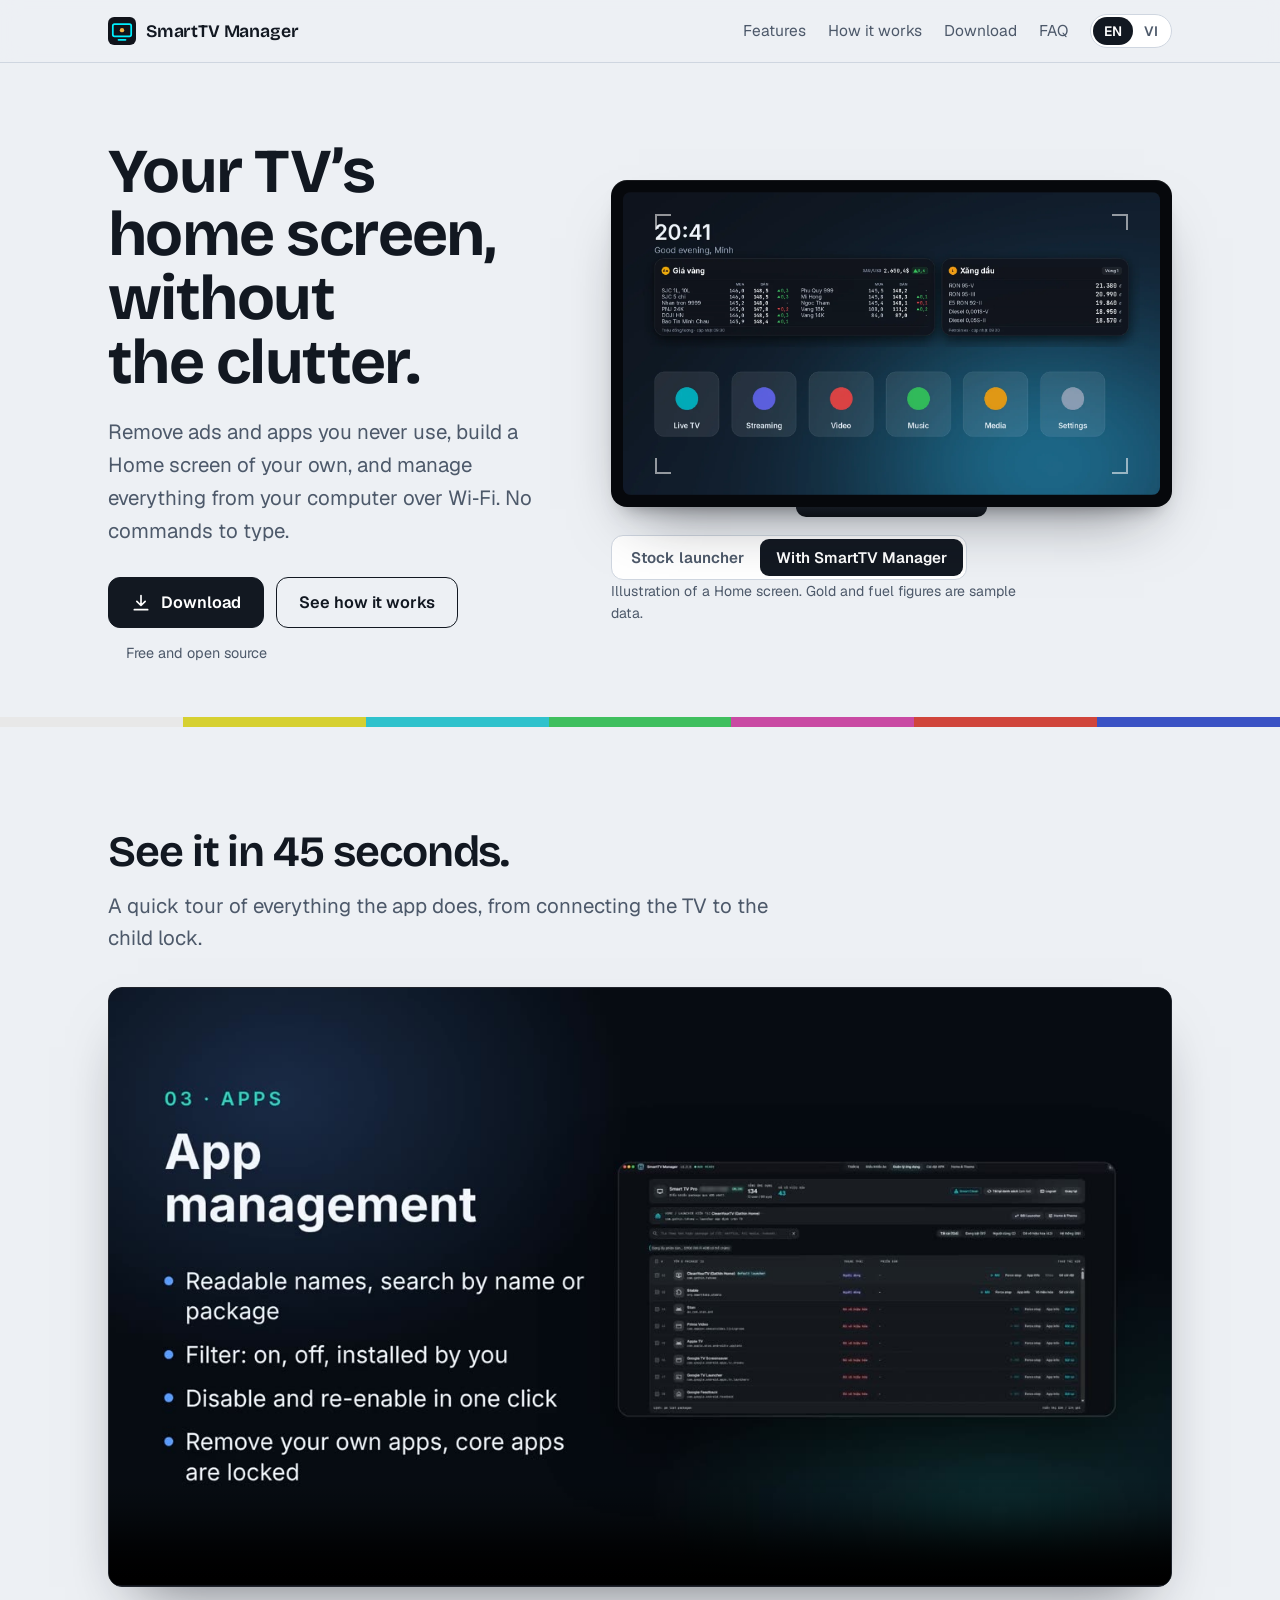
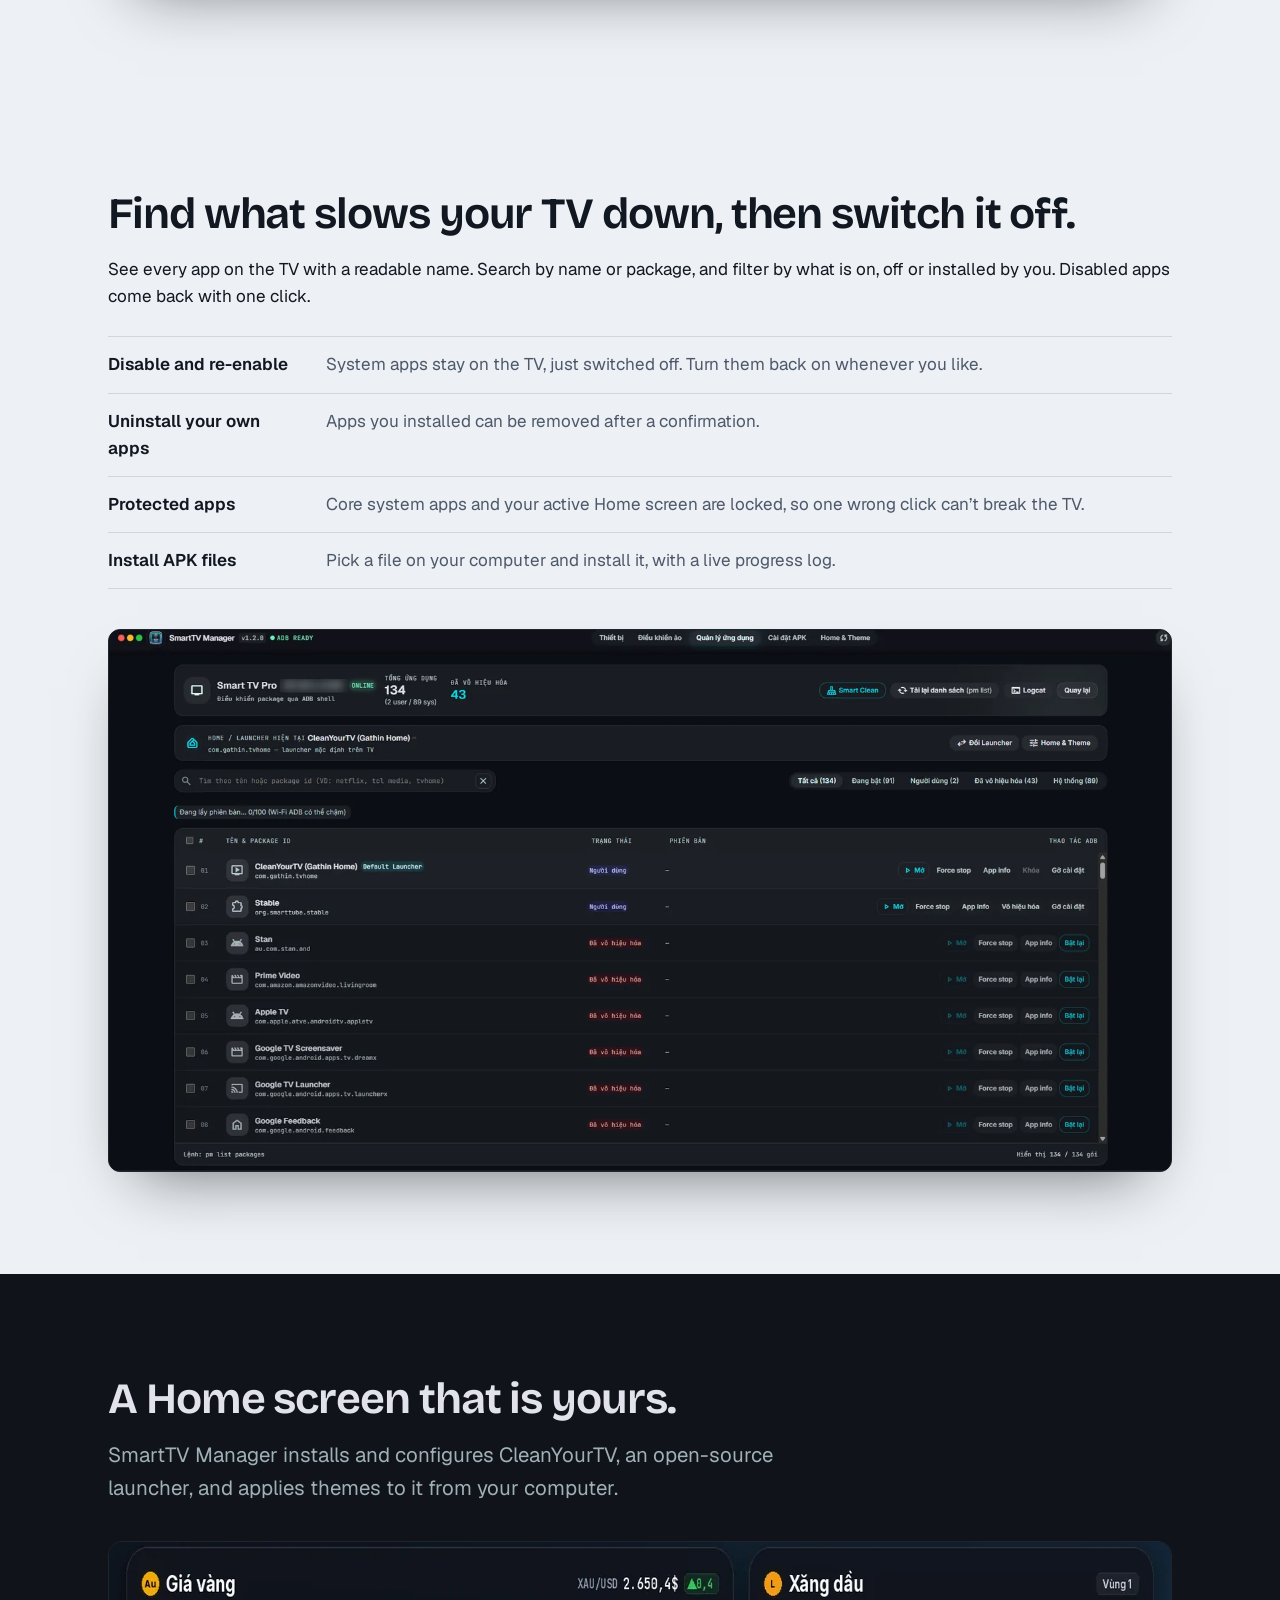
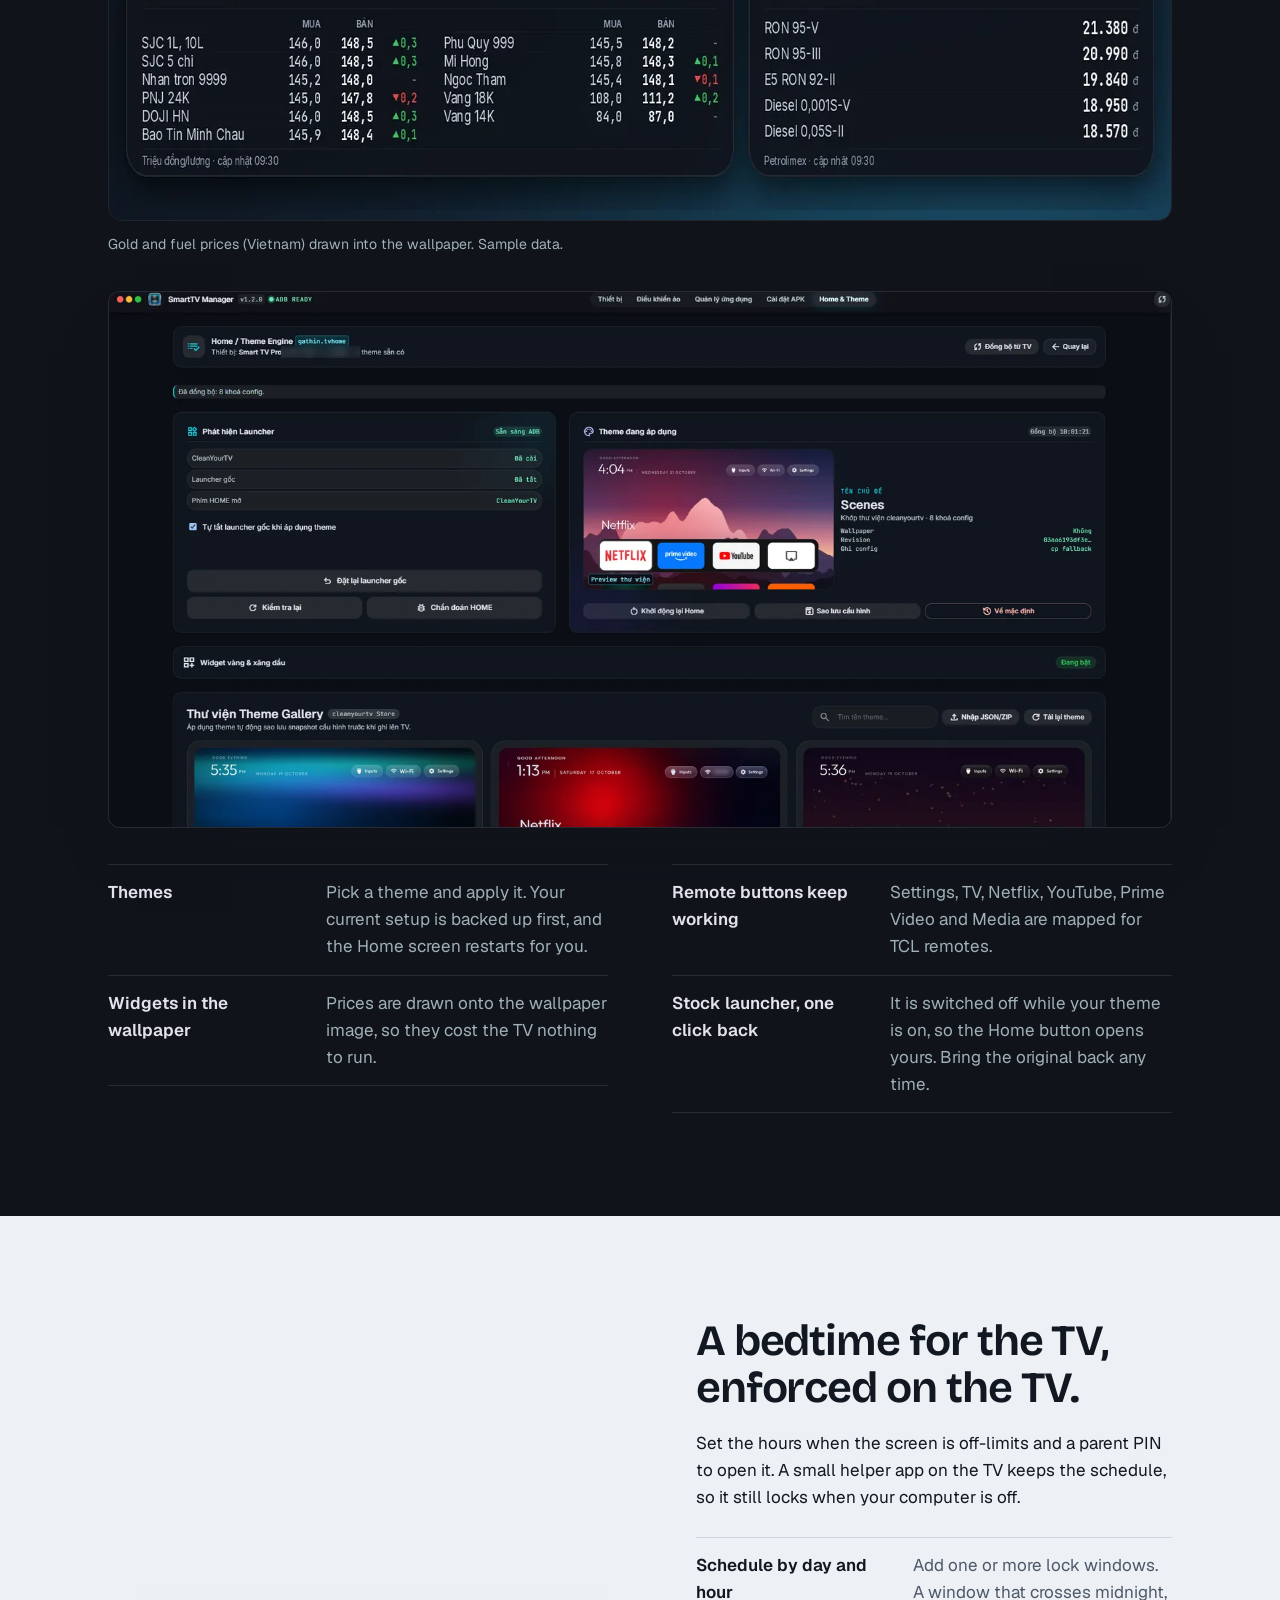
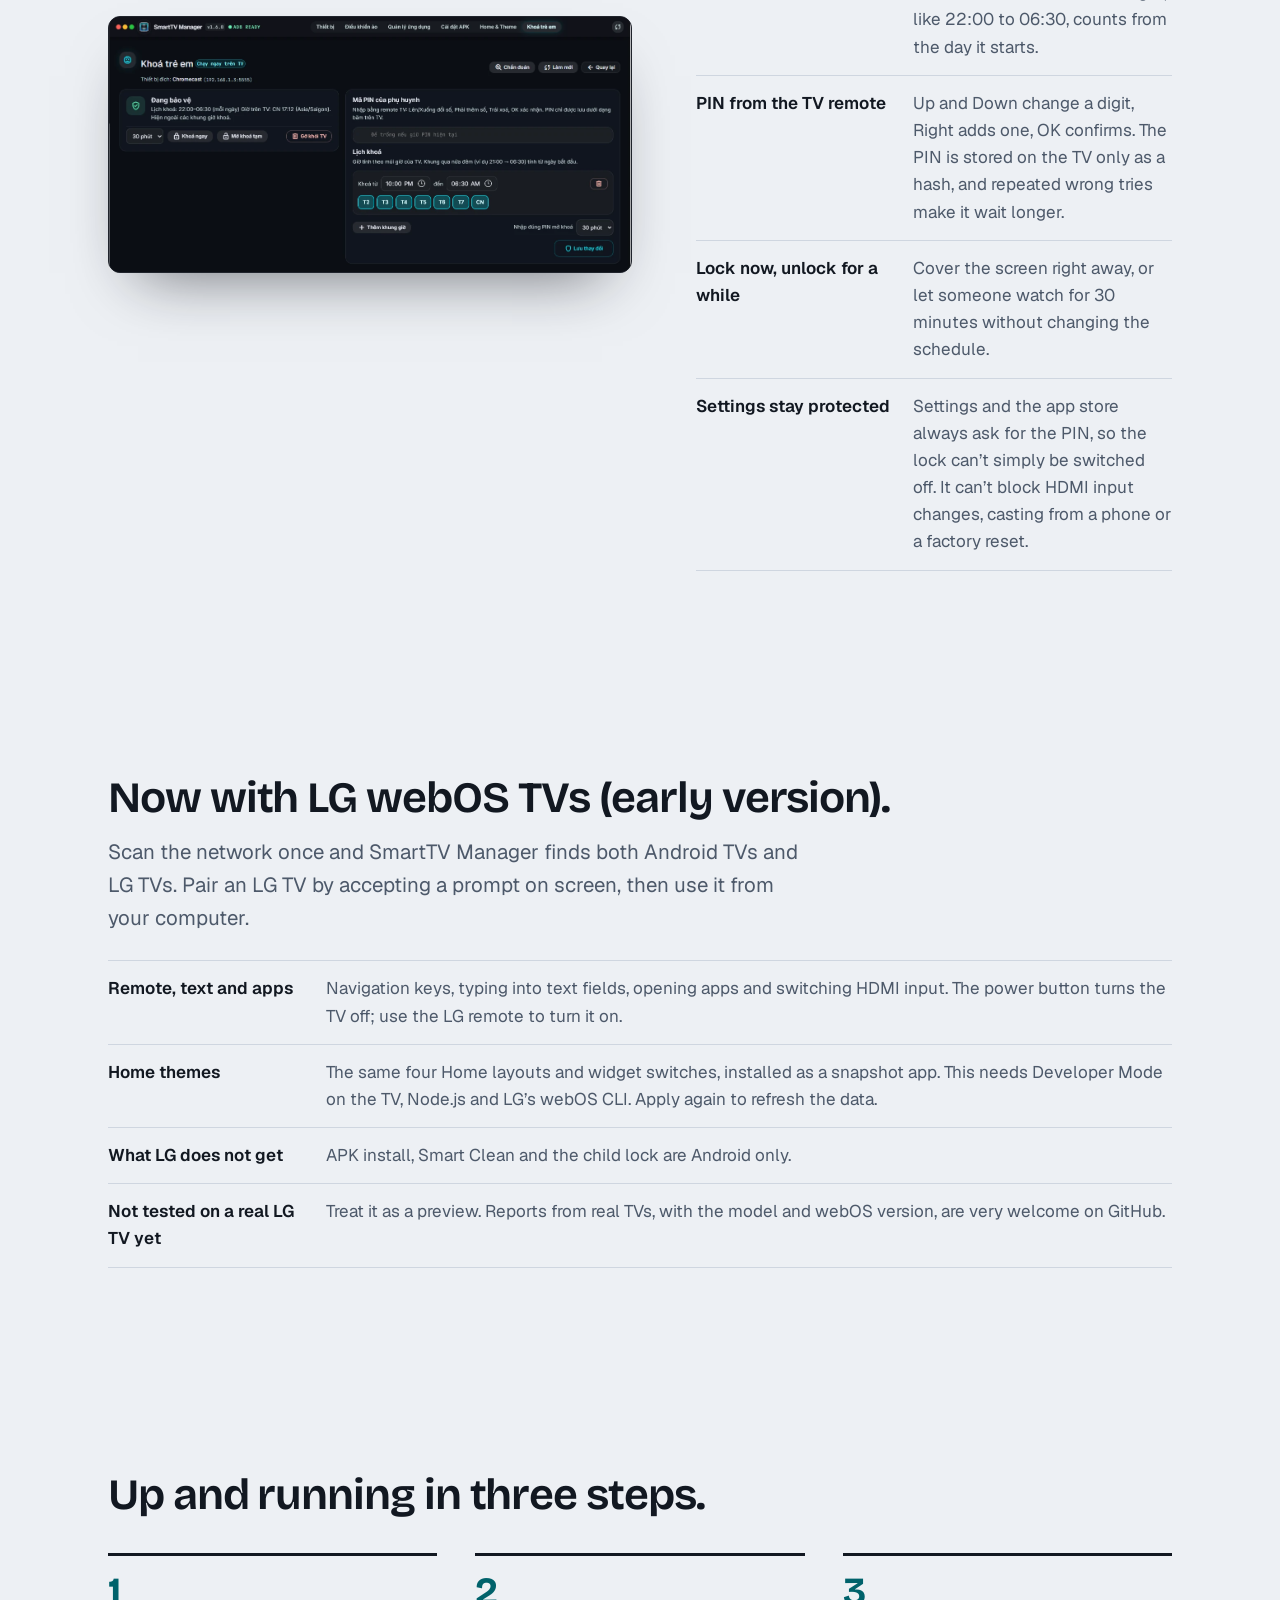
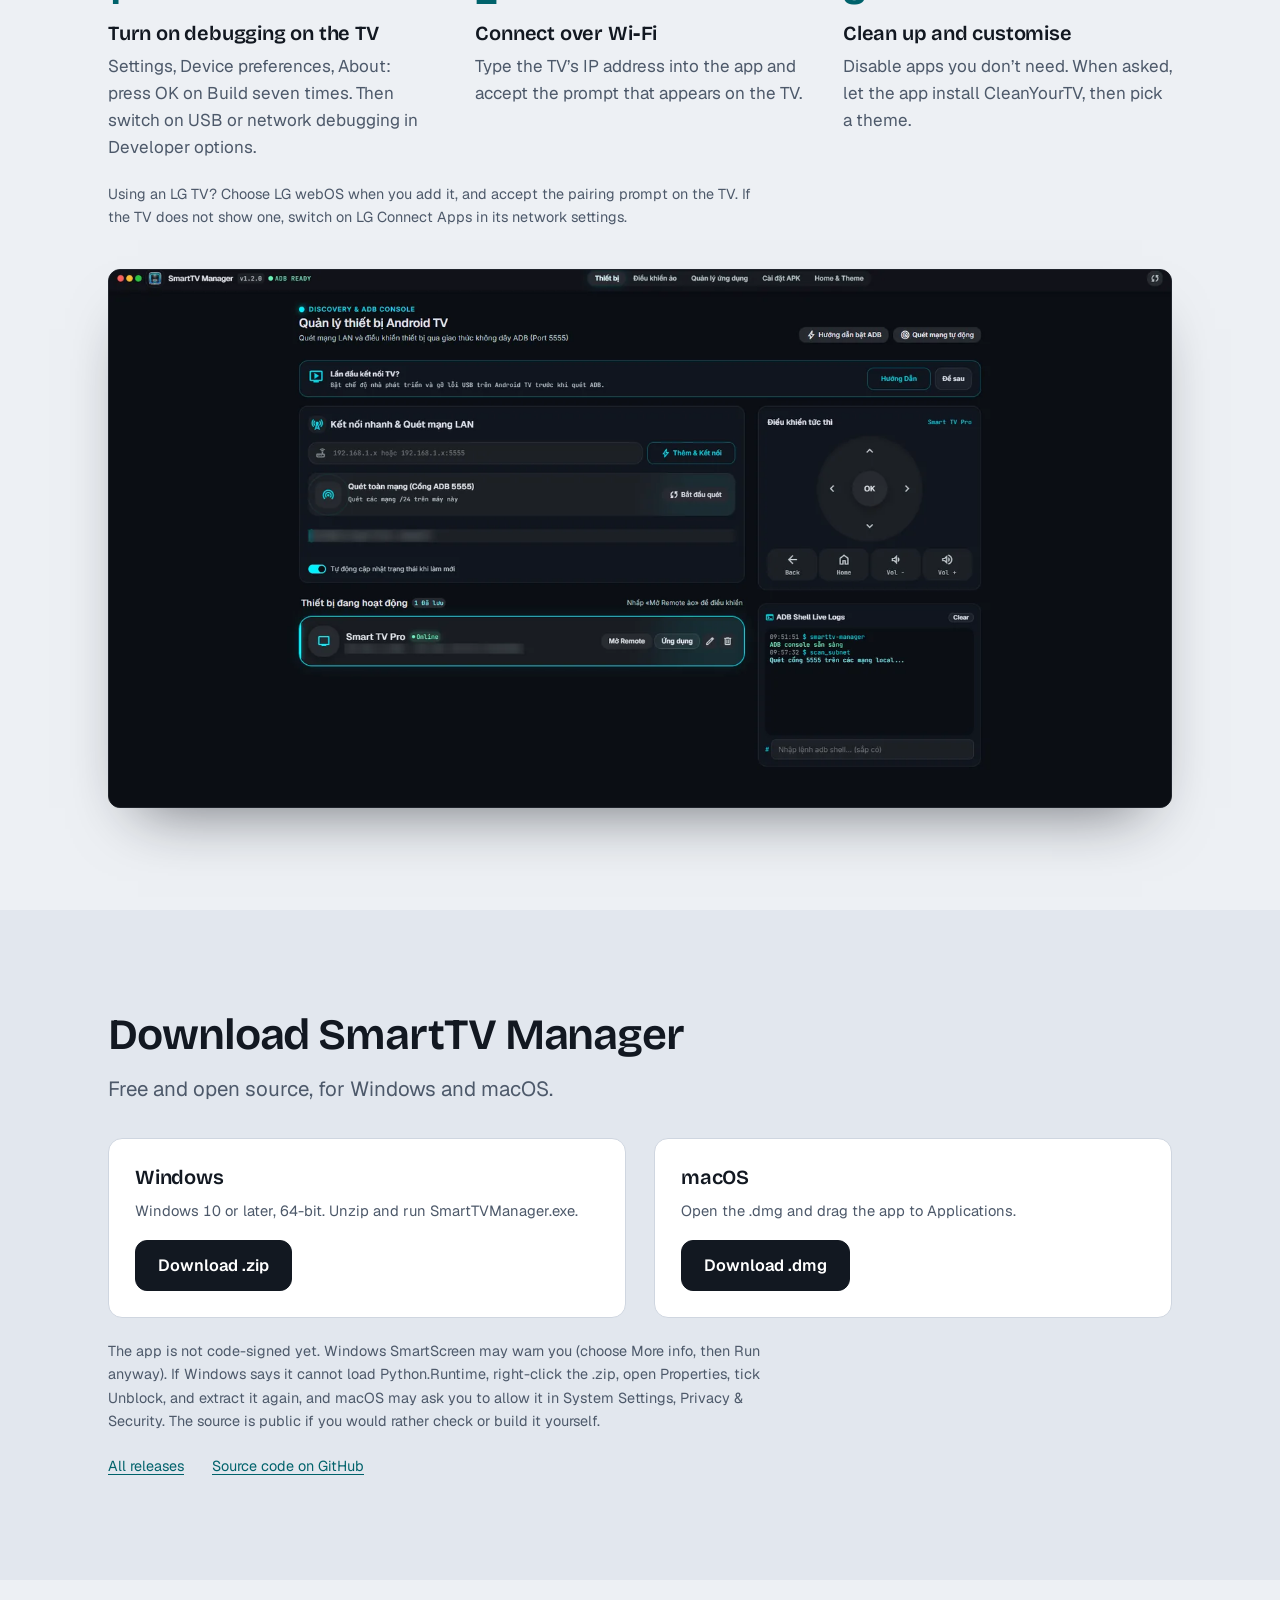
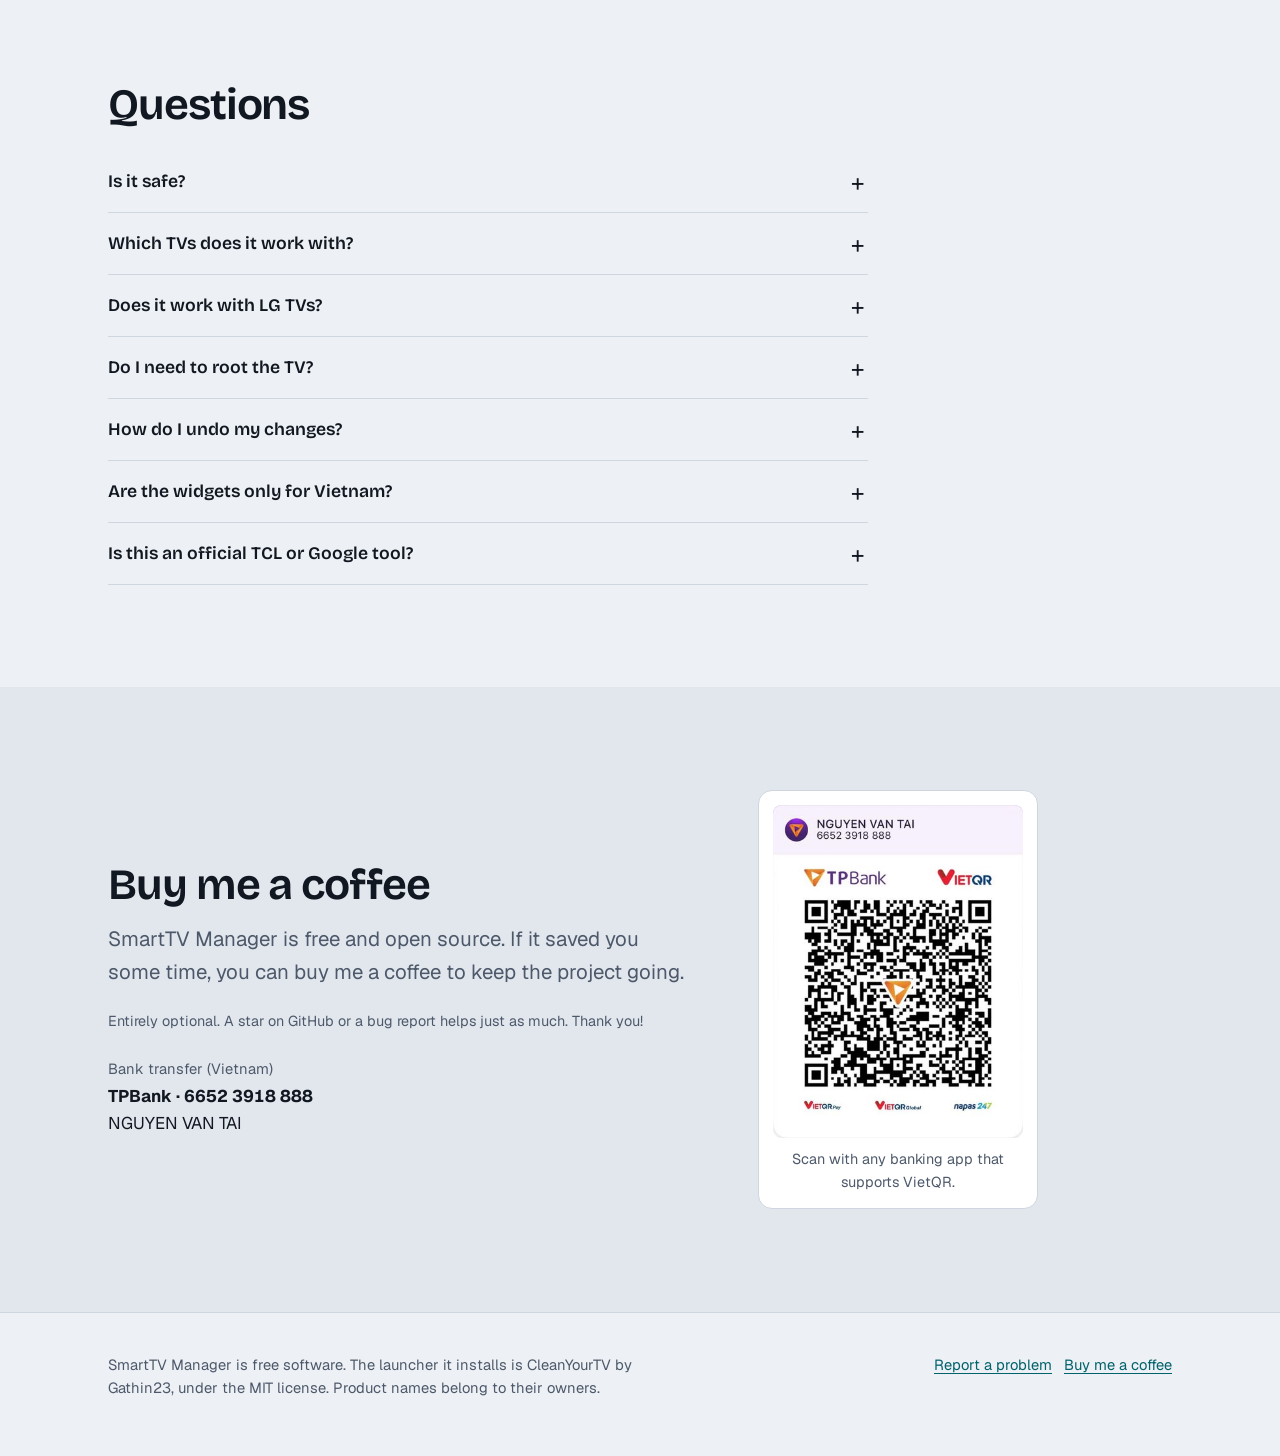
==== commit 05968b81: "docs(site): add LG webOS section, FAQ and Windows unblock note to landing page Co-Authored-By: Claud" ====
--- a/site/index.html
+++ b/site/index.html
@@ -3,11 +3,11 @@
 <head>
 <meta charset="utf-8">
 <meta name="viewport" content="width=device-width,initial-scale=1">
-<title>SmartTV Manager: clean up and customise your Android TV</title>
-<meta name="description" content="Remove ads and unused apps, build your own Home screen and manage your Android TV or Google TV from your computer. Free and open source for Windows and macOS.">
+<title>SmartTV Manager: clean up and customise your Android TV and LG webOS TV</title>
+<meta name="description" content="Remove ads and unused apps, build your own Home screen and manage your Android TV, Google TV or LG webOS TV from your computer. Free and open source for Windows and macOS.">
 <link rel="icon" href="assets/img/favicon.svg" type="image/svg+xml">
 <meta property="og:title" content="SmartTV Manager">
-<meta property="og:description" content="Clean up and customise your Android TV from your computer. Free and open source.">
+<meta property="og:description" content="Clean up and customise your Android TV or LG webOS TV from your computer. Free and open source.">
 <meta property="og:type" content="website">
 <link rel="canonical" href="https://nvt-ak.github.io/smart-tv-manager/">
 <meta property="og:url" content="https://nvt-ak.github.io/smart-tv-manager/">
@@ -143,6 +143,19 @@
   </div>
 </section>
 
+<section id="lg">
+  <div class="wrap">
+    <h2 data-i18n="lg_h">Now with LG webOS TVs (early version).</h2>
+    <p class="lede" style="margin-top:14px" data-i18n="lg_p">Scan the network once and SmartTV Manager finds both Android TVs and LG TVs. Pair an LG TV by accepting a prompt on screen, then use it from your computer.</p>
+    <ul class="points">
+      <li><b data-i18n="lg1_t">Remote, text and apps</b><span data-i18n="lg1_d">Navigation keys, typing into text fields, opening apps and switching HDMI input. The power button turns the TV off; use the LG remote to turn it on.</span></li>
+      <li><b data-i18n="lg2_t">Home themes</b><span data-i18n="lg2_d">The same four Home layouts and widget switches, installed as a snapshot app. This needs Developer Mode on the TV, Node.js and LG’s webOS CLI. Apply again to refresh the data.</span></li>
+      <li><b data-i18n="lg3_t">What LG does not get</b><span data-i18n="lg3_d">APK install, Smart Clean and the child lock are Android only.</span></li>
+      <li><b data-i18n="lg4_t">Not tested on a real LG TV yet</b><span data-i18n="lg4_d">Treat it as a preview. Reports from real TVs, with the model and webOS version, are very welcome on GitHub.</span></li>
+    </ul>
+  </div>
+</section>
+
 <section id="how">
   <div class="wrap">
     <h2 data-i18n="how_h">Up and running in three steps.</h2>
@@ -151,6 +164,7 @@
       <li><h3 data-i18n="s2_t">Connect over Wi‑Fi</h3><p data-i18n="s2_d">Type the TV’s IP address into the app and accept the prompt that appears on the TV.</p></li>
       <li><h3 data-i18n="s3_t">Clean up and customise</h3><p data-i18n="s3_d">Disable apps you don’t need. When asked, let the app install CleanYourTV, then pick a theme.</p></li>
     </ol>
+    <p class="fine note" data-i18n="how_lg">Using an LG TV? Choose LG webOS when you add it, and accept the pairing prompt on the TV. If the TV does not show one, switch on LG Connect Apps in its network settings.</p>
     <figure class="shot" style="margin-top:40px"><img src="assets/img/app-devices.webp" width="1600" height="808" loading="lazy" alt="The device screen: scan the network or type the TV address, then open the remote"></figure>
   </div>
 </section>
@@ -171,7 +185,7 @@
         <a class="btn btn-primary" id="linkMac" href="https://github.com/nvt-ak/smart-tv-manager/releases/latest"><span data-i18n="dl_dmg">Download .dmg</span></a>
       </div>
     </div>
-    <p class="fine note" data-i18n="dl_note">The app is not code-signed yet. Windows SmartScreen may warn you (choose More info, then Run anyway), and macOS may ask you to allow it in System Settings, Privacy &amp; Security. The source is public if you would rather check or build it yourself.</p>
+    <p class="fine note" data-i18n="dl_note">The app is not code-signed yet. Windows SmartScreen may warn you (choose More info, then Run anyway). If Windows says it cannot load Python.Runtime, right-click the .zip, open Properties, tick Unblock, and extract it again, and macOS may ask you to allow it in System Settings, Privacy &amp; Security. The source is public if you would rather check or build it yourself.</p>
     <p class="fine note links"><a href="https://github.com/nvt-ak/smart-tv-manager/releases" data-i18n="dl_all">All releases</a> <a href="https://github.com/nvt-ak/smart-tv-manager" data-i18n="dl_src">Source code on GitHub</a></p>
   </div>
 </section>
@@ -181,10 +195,11 @@
     <h2 style="margin-bottom:22px" data-i18n="faq_h">Questions</h2>
     <details><summary data-i18n="q1">Is it safe?</summary><p data-i18n="a1">The app runs on your computer and talks to the TV over your local network using ADB. It collects no data. It contacts GitHub to download the launcher and public price sources for the widgets, only when you use those features. Disabling an app is reversible. Uninstalling is not, so the app asks first.</p></details>
     <details><summary data-i18n="q2">Which TVs does it work with?</summary><p data-i18n="a2">It was built and tested on a TCL Google TV running Android 11. App management and APK install use plain ADB, so other Android TV and Google TV models should work. Remote-key mapping is set up for TCL remotes. The launcher needs Android 8 or later. LG webOS TVs are supported as an early version (remote, apps, HDMI input, Home theme) and have not yet been verified on a real LG TV; APK install and Smart Clean are Android only.</p></details>
+    <details><summary data-i18n="q7">Does it work with LG TVs?</summary><p data-i18n="a7">Yes, as an early version for LG webOS: remote, apps, HDMI input and Home themes. It has not been verified on a real LG TV yet, and APK install, Smart Clean and the child lock are not available on LG.</p></details>
     <details><summary data-i18n="q3">Do I need to root the TV?</summary><p data-i18n="a3">No. You only turn on USB or network debugging.</p></details>
     <details><summary data-i18n="q4">How do I undo my changes?</summary><p data-i18n="a4">Re-enable disabled apps in the app list, use “Reset stock launcher” to bring back the original Home screen, and restore a backup of your previous launcher settings.</p></details>
     <details><summary data-i18n="q5">Are the widgets only for Vietnam?</summary><p data-i18n="a5">The built-in gold and fuel widgets use Vietnamese sources, in VND. App management, APK install and themes work anywhere.</p></details>
-    <details><summary data-i18n="q6">Is this an official TCL or Google tool?</summary><p data-i18n="a6">No. It is an independent project, not affiliated with TCL, Google or the author of CleanYourTV. CleanYourTV is MIT licensed.</p></details>
+    <details><summary data-i18n="q6">Is this an official TCL or Google tool?</summary><p data-i18n="a6">No. It is an independent project, not affiliated with TCL, Google, LG or the author of CleanYourTV. CleanYourTV is MIT licensed.</p></details>
   </div></div>
 </section>
 <section class="support" id="support">
